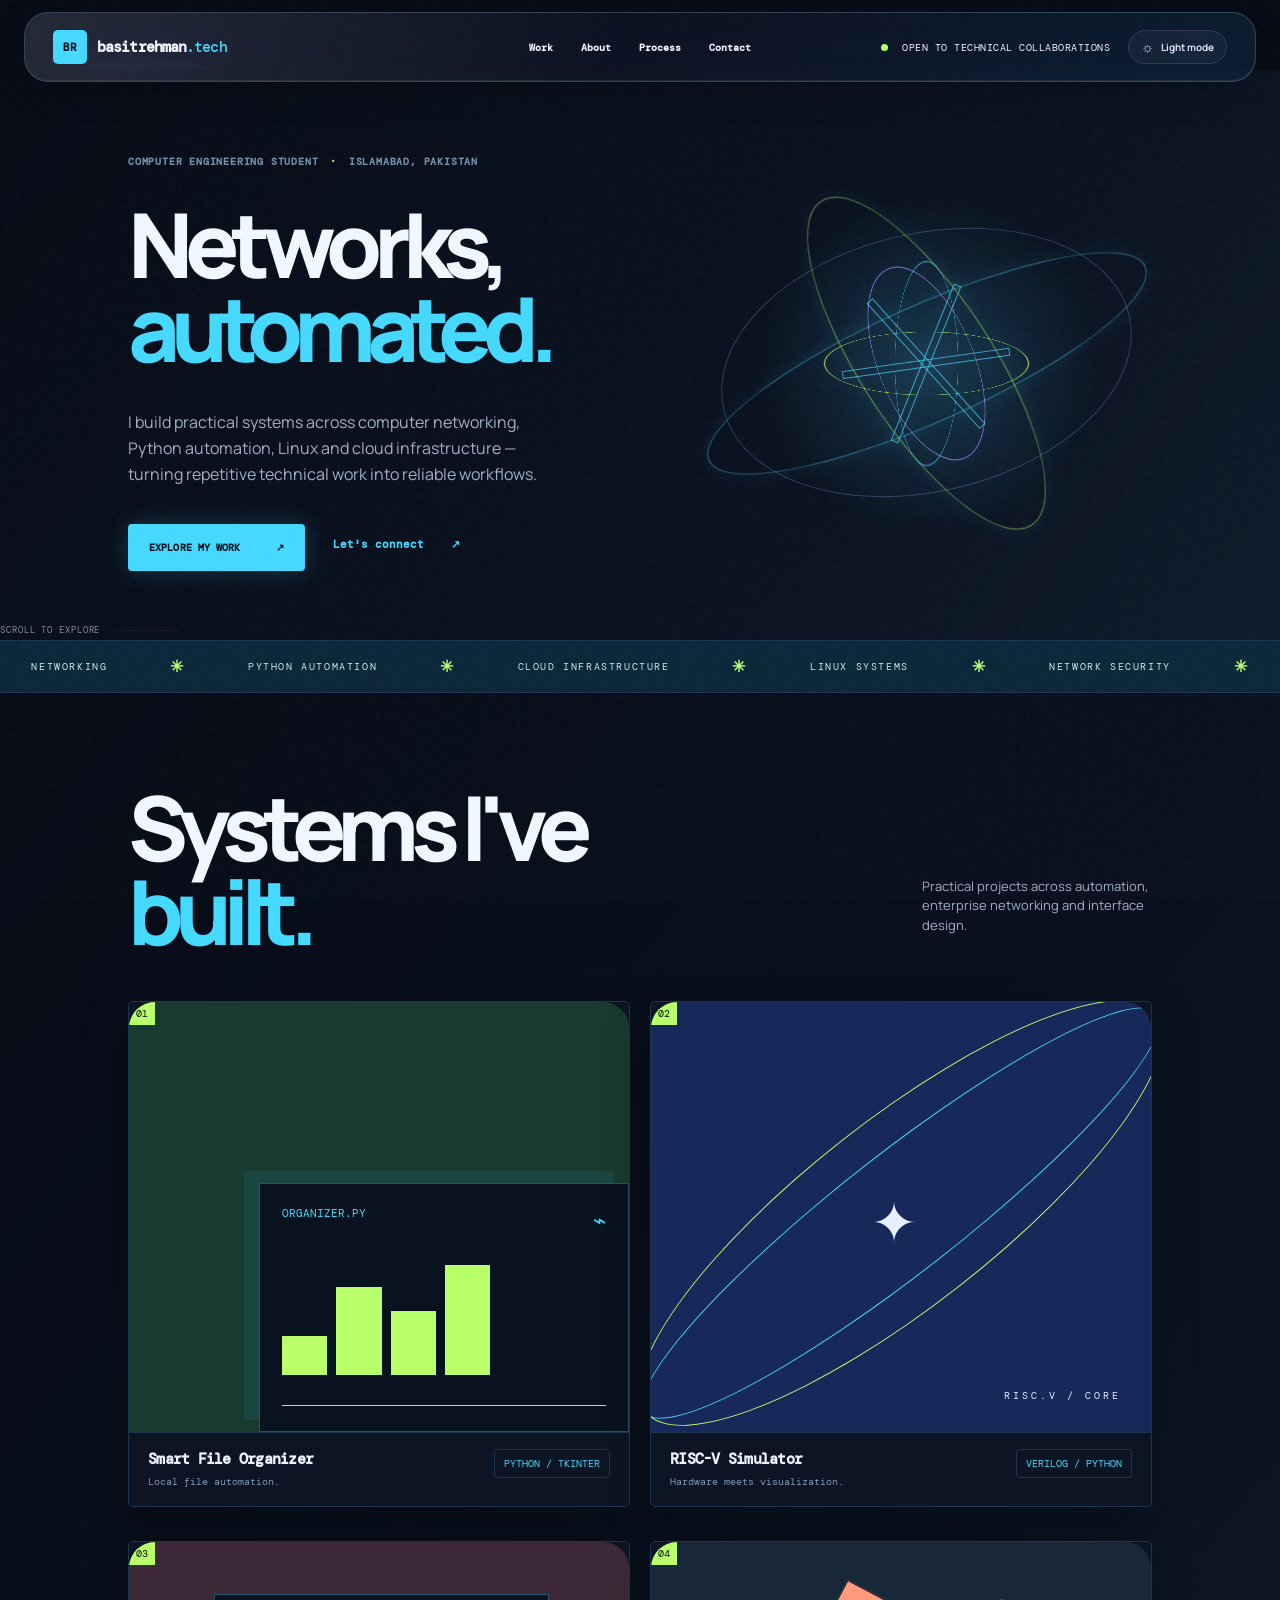
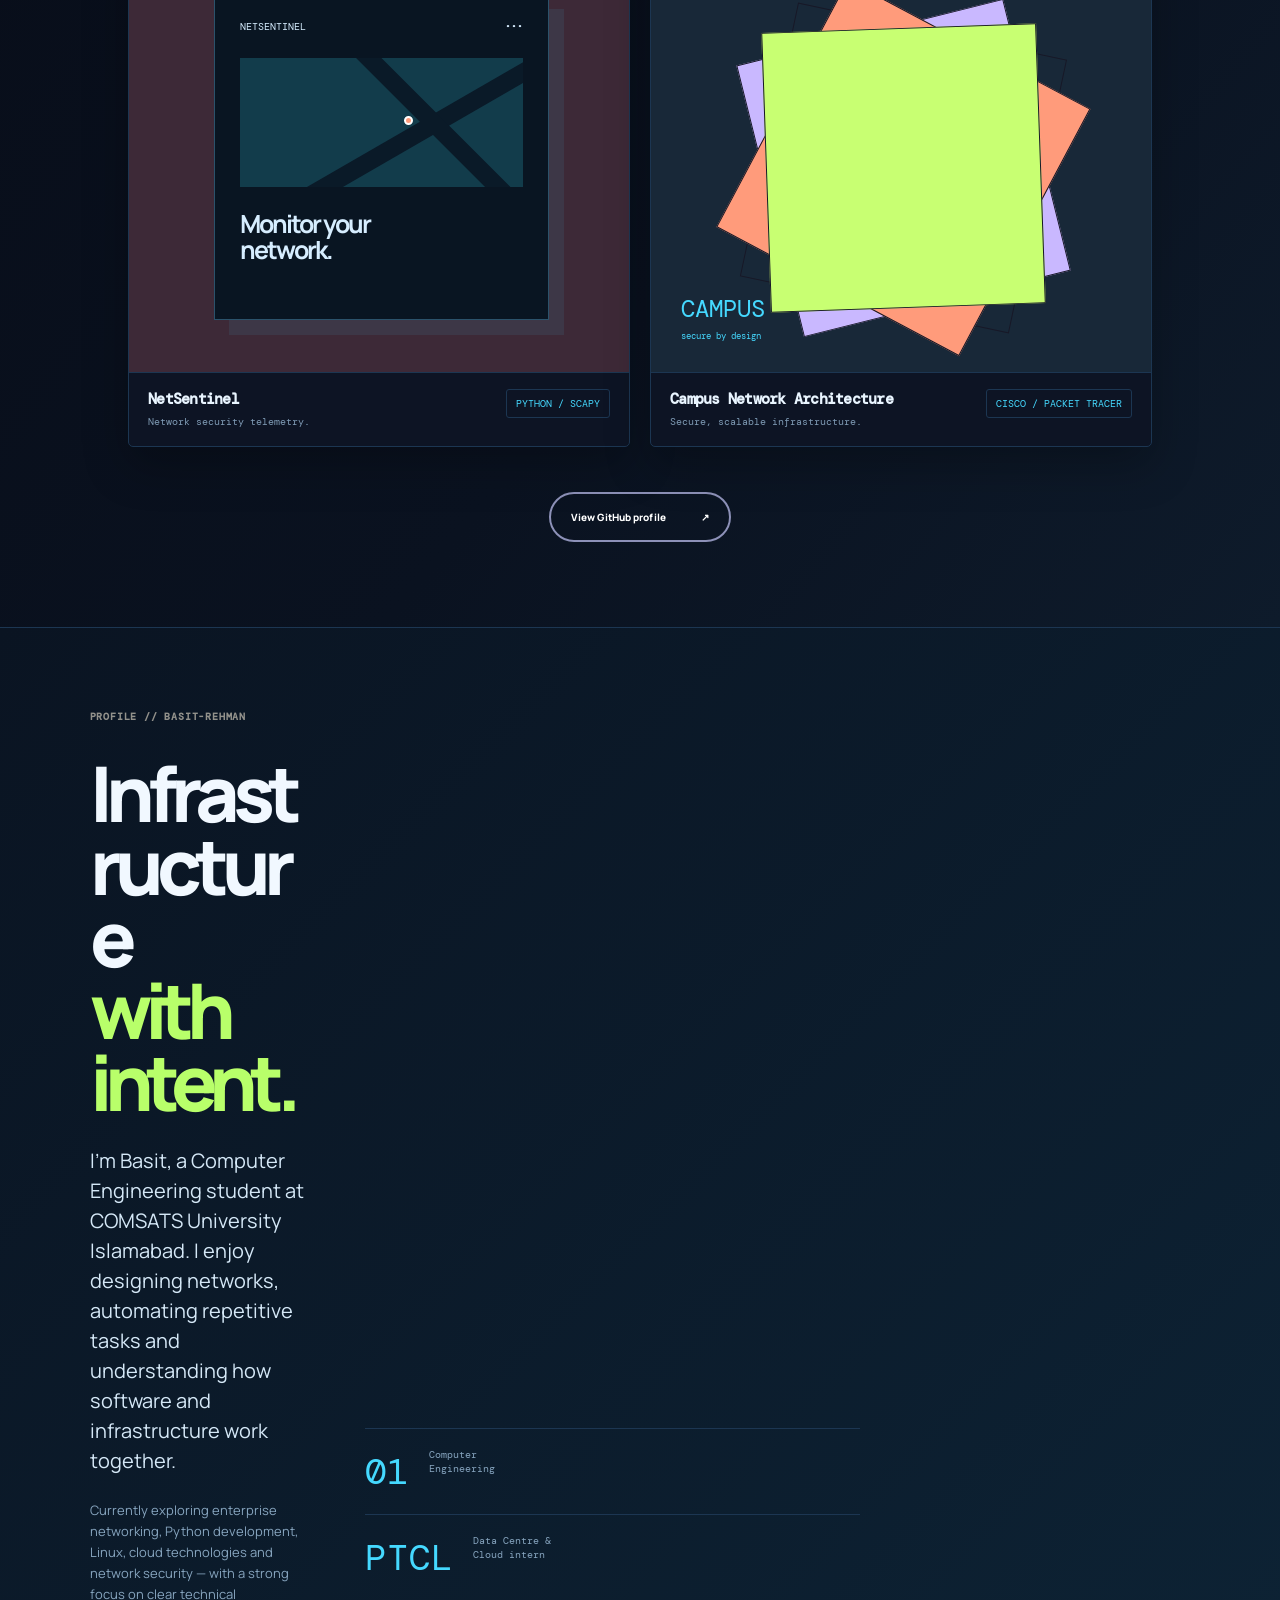
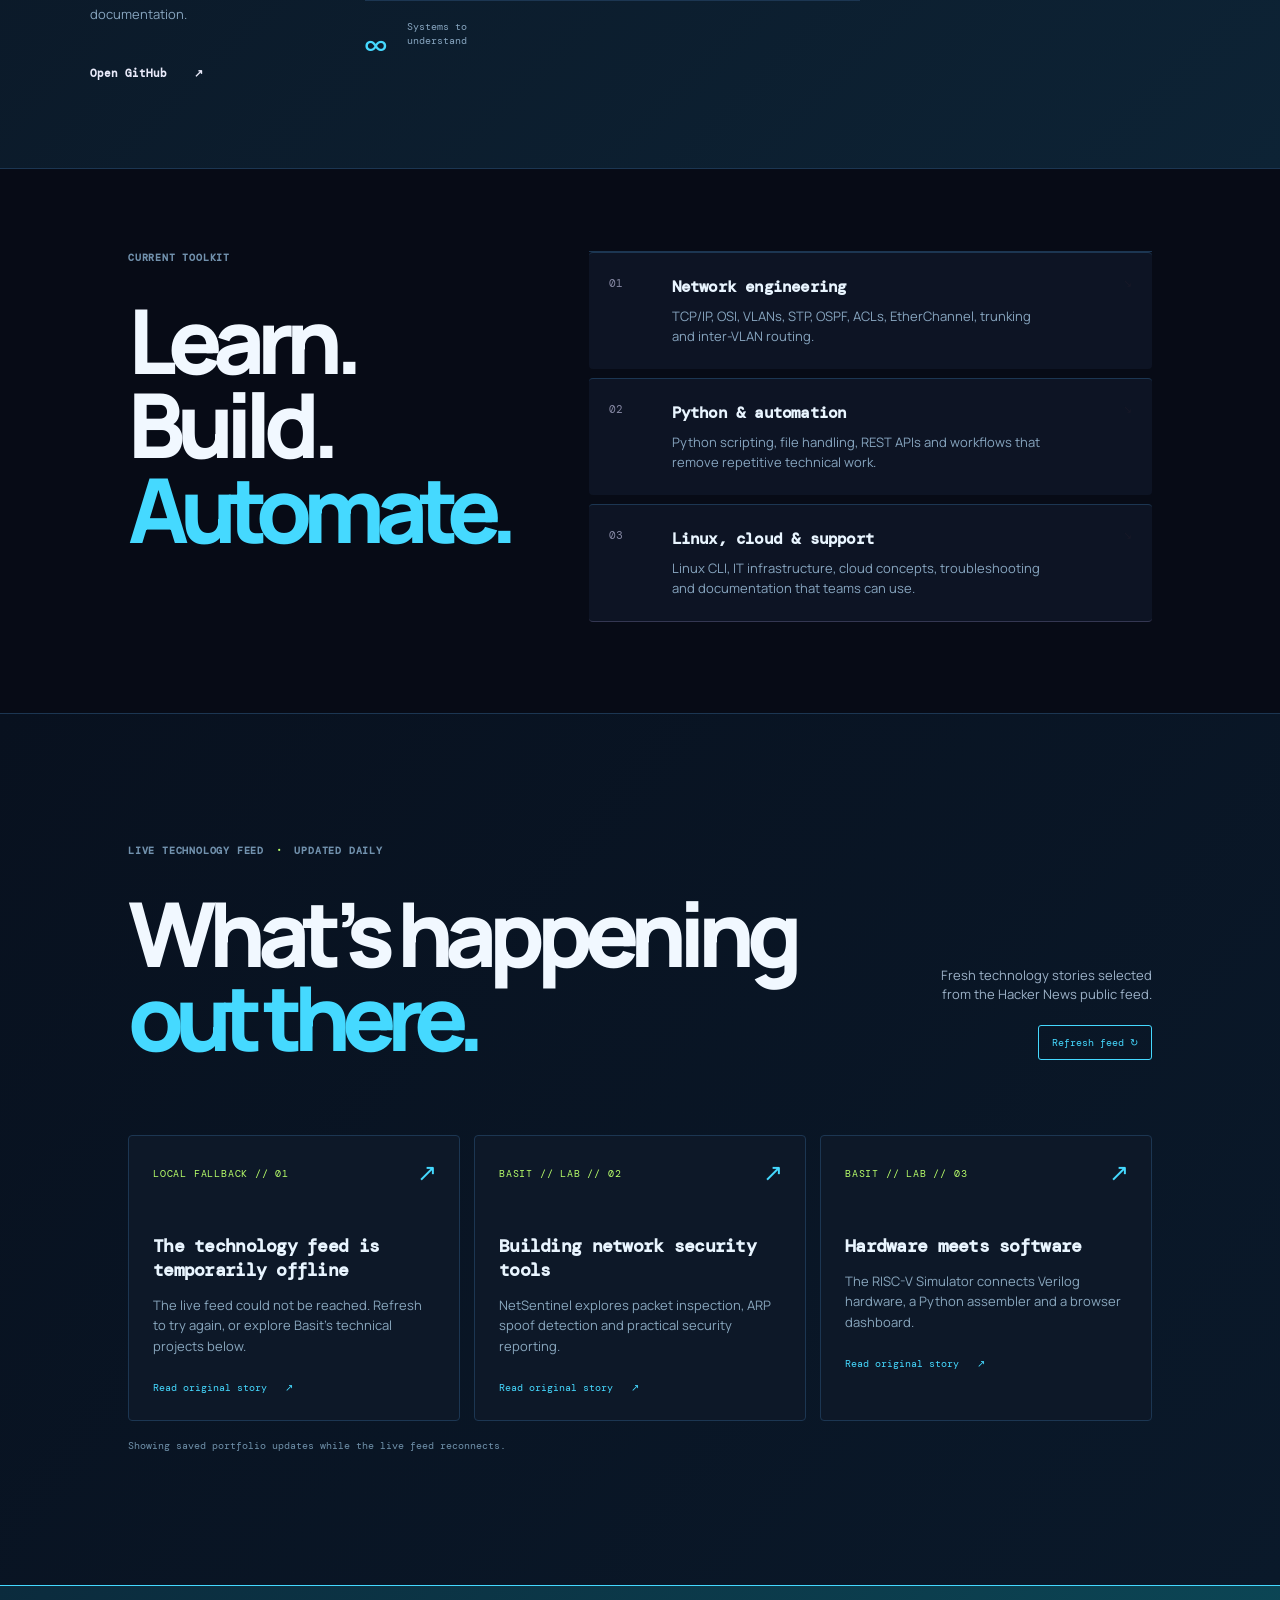
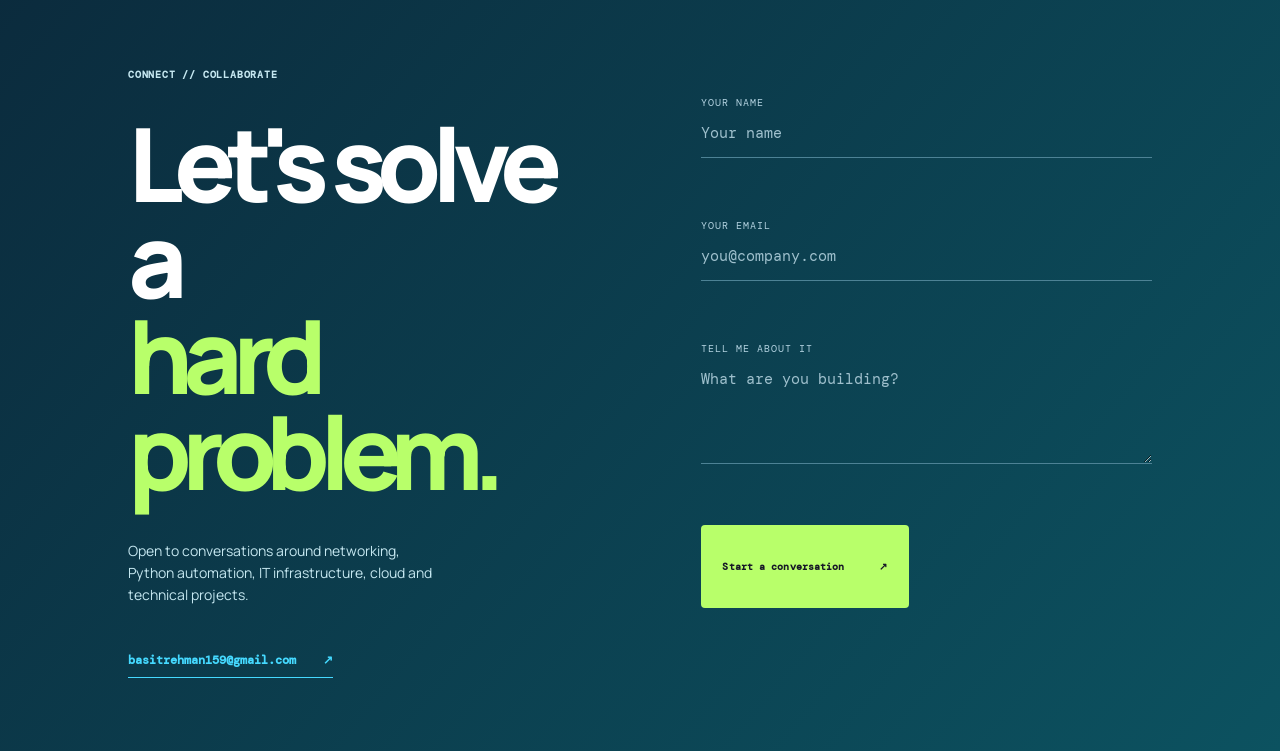
==== index.html @ b2601561 "Initial portfolio" ====
<!doctype html>
<html lang="en">
<head>
  <meta charset="UTF-8" />
  <meta name="viewport" content="width=device-width, initial-scale=1.0" />
  <meta name="description" content="Basit Rehman — Computer Engineering student focused on networking, Python automation, cloud and IT infrastructure." />
  <meta name="theme-color" content="#101113" />
  <title>Basit Rehman — Networks · Automation · Cloud</title>
  <link rel="preconnect" href="https://fonts.googleapis.com" />
  <link rel="preconnect" href="https://fonts.gstatic.com" crossorigin />
  <link href="https://fonts.googleapis.com/css2?family=DM+Mono:wght@400;500&family=Manrope:wght@400;500;600;700;800&display=swap" rel="stylesheet" />
  <link rel="stylesheet" href="styles.css" />
</head>
<body>
  <div class="noise"></div>
  <header class="site-header">
    <a class="brand" href="#top" aria-label="Basit Rehman home"><span>BR</span><strong>basitrehman<span>.tech</span></strong></a>
    <nav class="desktop-nav" aria-label="Primary navigation">
      <a href="#work">Work</a><a href="about.html">About</a><a href="#process">Process</a><a href="#contact">Contact</a>
    </nav>
    <div class="header-actions">
      <button class="availability" type="button"><i></i> Open to technical collaborations</button>
      <button class="theme-toggle" id="theme-toggle" type="button" aria-label="Switch to light mode" aria-pressed="false"><span class="theme-icon">☼</span><span class="theme-label">Light mode</span></button>
      <button class="menu-toggle" type="button" aria-label="Open navigation menu" aria-expanded="false"><span></span><span></span><span></span></button>
    </div>
  </header>
  <div class="mobile-nav" aria-hidden="true"><a href="#work">Work</a><a href="about.html">About</a><a href="#process">Process</a><a href="#contact">Contact</a></div>

  <main id="top">
    <section class="hero section">
      <div class="hero-copy">
        <p class="eyebrow">Computer Engineering student <span>·</span> Islamabad, Pakistan</p>
        <h1>Networks,<br /><em>automated.</em></h1>
        <p class="hero-intro">I build practical systems across computer networking, Python automation, Linux and cloud infrastructure — turning repetitive technical work into reliable workflows.</p>
        <div class="hero-cta"><a class="button button-dark" href="#work">Explore my work <span>↗</span></a><a class="text-link" href="#contact">Let's connect <span>↗</span></a></div>
      </div>
      <div class="hero-art" aria-label="Decorative illustration of a rotating 3D cube">
        <div class="orbit orbit-one"></div><div class="orbit orbit-two"></div>
        <div class="wire-orb" aria-hidden="true"><span class="wire-ring ring-a"></span><span class="wire-ring ring-b"></span><span class="wire-ring ring-c"></span><span class="wire-line line-a"></span><span class="wire-line line-b"></span><span class="wire-line line-c"></span></div>
      </div>
      <div class="scroll-cue"><span>Scroll to explore</span><i></i></div>
    </section>

    <section class="marquee" aria-label="Skills"><div class="marquee-track"><span>NETWORKING</span><b>✳</b><span>PYTHON AUTOMATION</span><b>✳</b><span>CLOUD INFRASTRUCTURE</span><b>✳</b><span>LINUX SYSTEMS</span><b>✳</b><span>NETWORK SECURITY</span><b>✳</b></div></section>

    <section class="work section" id="work">
      <div class="section-heading"><h2>Systems I've<br /><em>built.</em></h2><p class="section-note">Practical projects across automation, enterprise networking and interface design.</p></div>
      <div class="work-grid">
        <article class="project-card project-saffron" data-category="python" data-url="https://github.com/Basitr6/smart-file-organizer" data-project="Smart File Organizer|Local file automation|A Python desktop app that scans, previews and organizes files by extension, with duplicate protection, activity logs, undo/restore, tests and Windows packaging.|Python / Tkinter"><div class="project-visual"><span class="project-number">01</span><span class="view-project">Open repository ↗</span><div class="saffron-dashboard"><div class="dash-top">ORGANIZER.PY <span>⌁</span></div><div class="dash-bars"><i></i><i></i><i></i><i></i></div><div class="dash-line"></div></div></div><div class="project-info"><div><h3>Smart File Organizer</h3><p>Local file automation.</p></div><span class="tag">Python / Tkinter</span></div></article>
        <article class="project-card project-orbit" data-category="hardware" data-url="https://github.com/Basitr6/RISC--V-Simulator-" data-project="RISC-V Processor Simulator|Hardware meets visualization|A custom Verilog RISC-V core paired with a Python assembler, interactive GUIs and a Flask web dashboard for registers, memory and CPU state.|Verilog / Python"><div class="project-visual"><span class="project-number">02</span><span class="view-project">Open repository ↗</span><div class="orbit-icon">✦</div><div class="orbit-lines"></div><span class="orbit-word">RISC.V / CORE</span></div><div class="project-info"><div><h3>RISC-V Simulator</h3><p>Hardware meets visualization.</p></div><span class="tag">Verilog / Python</span></div></article>
        <article class="project-card project-nomad" data-category="security" data-url="https://github.com/Basitr6/NetSentinel" data-project="NetSentinel|Network security telemetry|A multithreaded Scapy and CustomTkinter security monitor with Layer 4 port inspection, ARP spoof detection, rogue-device flagging, vendor caching and CSV audit reports.|Python / Scapy"><div class="project-visual"><span class="project-number">03</span><span class="view-project">Open repository ↗</span><div class="nomad-window"><div class="window-nav">NETSENTINEL <span>•••</span></div><div class="window-map"><b></b><i></i><i></i></div><strong>Monitor your<br />network.</strong></div></div><div class="project-info"><div><h3>NetSentinel</h3><p>Network security telemetry.</p></div><span class="tag">Python / Scapy</span></div></article>
        <article class="project-card project-frames" data-category="networking" data-url="https://github.com/Basitr6/Campus-Network-Architecture" data-project="Campus Network Architecture|Secure, scalable infrastructure|A three-tier Cisco campus design for data, voice and IoT, using VLSM, VLANs, ROAS, multi-area OSPF, ACL firewalls and QoS for VoIP.|Cisco / Packet Tracer"><div class="project-visual"><span class="project-number">04</span><span class="view-project">Open repository ↗</span><div class="frame-shapes"><i></i><i></i><i></i><i></i></div><span class="frames-label">CAMPUS<br /><small>secure by design</small></span></div><div class="project-info"><div><h3>Campus Network Architecture</h3><p>Secure, scalable infrastructure.</p></div><span class="tag">Cisco / Packet Tracer</span></div></article>
      </div>
      <a class="button button-outline center-button" href="https://github.com/Basitr6" target="_blank" rel="noreferrer">View GitHub profile <span>↗</span></a>
    </section>

    <section class="about section" id="about">
      <div class="about-content"><p class="eyebrow">Profile // basit-rehman</p><h2>Infrastructure<br /><em>with intent.</em></h2><p class="large-copy">I’m Basit, a Computer Engineering student at COMSATS University Islamabad. I enjoy designing networks, automating repetitive tasks and understanding how software and infrastructure work together.</p><p>Currently exploring enterprise networking, Python development, Linux, cloud technologies and network security — with a strong focus on clear technical documentation.</p><a class="text-link" href="https://github.com/Basitr6" target="_blank" rel="noreferrer">Open GitHub <span>↗</span></a></div>
      <div class="about-facts"><div><strong>01</strong><span>Computer<br />Engineering</span></div><div><strong>PTCL</strong><span>Data Centre &amp;<br />Cloud intern</span></div><div><strong>∞</strong><span>Systems to<br />understand</span></div></div>
    </section>

    <section class="process section" id="process"><div class="section-heading"><p class="eyebrow">Current toolkit</p><h2>Learn. Build.<br /><em>Automate.</em></h2></div><div class="process-list"><div class="process-item"><span>01</span><div><h3>Network engineering</h3><p>TCP/IP, OSI, VLANs, STP, OSPF, ACLs, EtherChannel, trunking and inter-VLAN routing.</p></div><b>↘</b></div><div class="process-item"><span>02</span><div><h3>Python &amp; automation</h3><p>Python scripting, file handling, REST APIs and workflows that remove repetitive technical work.</p></div><b>↘</b></div><div class="process-item"><span>03</span><div><h3>Linux, cloud &amp; support</h3><p>Linux CLI, IT infrastructure, cloud concepts, troubleshooting and documentation that teams can use.</p></div><b>↘</b></div></div></section>
    <section class="updates section" id="updates"><div class="section-heading updates-heading"><div><p class="eyebrow">Live technology feed <span>·</span> Updated daily</p><h2>What’s happening<br /><em>out there.</em></h2></div><div class="updates-tools"><p class="section-note">Fresh technology stories selected from the Hacker News public feed.</p><button class="refresh-news" id="refresh-news" type="button">Refresh feed ↻</button></div></div><div class="updates-grid" id="news-grid"><article class="update-card news-loading"><span class="update-date">CONNECTING // LIVE FEED</span><h3>Loading technology news…</h3><p>Pulling the latest stories from the global developer community.</p></article></div><p class="news-status" id="news-status" role="status"></p></section>

    <section class="contact section" id="contact"><div class="contact-copy"><p class="eyebrow">Connect // collaborate</p><h2>Let's solve a<br /><em>hard problem.</em></h2><p>Open to conversations around networking, Python automation, IT infrastructure, cloud and technical projects.</p><a class="email-link" href="mailto:basitrehman159@gmail.com">basitrehman159@gmail.com <span>↗</span></a></div><form class="contact-form" id="contact-form"><label>Your name<input name="name" type="text" placeholder="Your name" required /></label><label>Your email<input name="email" type="email" placeholder="you@company.com" required /></label><label>Tell me about it<textarea name="message" rows="4" placeholder="What are you building?" required></textarea></label><button class="button button-light" type="submit">Start a conversation <span>↗</span></button><p class="form-status" role="status"></p></form></section>
  </main>

  <div class="project-modal" id="project-modal" aria-hidden="true"><div class="modal-card"><button class="modal-close" id="modal-close" type="button" aria-label="Close project details">×</button><span class="modal-kicker">Selected project</span><h2 id="modal-title"></h2><p id="modal-description"></p><span class="tag" id="modal-tag"></span><a class="button button-dark" href="#" id="modal-cta" target="_blank" rel="noreferrer">Open GitHub repository <span>↗</span></a></div></div>
  <script src="script.js"></script>
</body>
</html>
---- styles.css ----
:root{--ink:#101113;--paper:#f2f0e9;--muted:#77766f;--line:#d6d3ca;--lime:#d5f35c;--lav:#d9d2ff;--orange:#ff794f;--mono:"DM Mono",monospace;--sans:"Manrope",sans-serif}*{box-sizing:border-box}html{scroll-behavior:smooth}body{margin:0;background:var(--paper);color:var(--ink);font-family:var(--sans);overflow-x:hidden}.noise{position:fixed;inset:0;opacity:.035;pointer-events:none;z-index:5;background-image:url("data:image/svg+xml,%3Csvg viewBox='0 0 180 180' xmlns='http://www.w3.org/2000/svg'%3E%3Cfilter id='n'%3E%3CfeTurbulence type='fractalNoise' baseFrequency='.9' numOctaves='4' stitchTiles='stitch'/%3E%3C/filter%3E%3Crect width='100%25' height='100%25' filter='url(%23n)' opacity='.8'/%3E%3C/svg%3E")}.site-header{height:86px;display:flex;align-items:center;justify-content:space-between;padding:0 5vw;border-bottom:1px solid var(--line);position:relative;z-index:10}.brand{display:flex;align-items:center;gap:10px;color:var(--ink);text-decoration:none}.brand>span{display:grid;place-items:center;background:var(--ink);color:var(--paper);width:34px;height:34px;border-radius:50%;font:500 11px var(--mono)}.brand strong{font-size:14px;letter-spacing:-.04em}.brand strong span{color:var(--muted);font-weight:500}.desktop-nav{display:flex;gap:36px;margin-left:12%}.desktop-nav a,.footer-links a{font:11px var(--mono);color:var(--ink);text-decoration:none;text-transform:uppercase;letter-spacing:.06em}.desktop-nav a:hover,.footer-links a:hover{opacity:.55}.header-actions{display:flex;align-items:center;gap:18px}.availability{background:none;border:0;font:10px var(--mono);text-transform:uppercase;letter-spacing:.05em;color:var(--muted)}.availability i{display:inline-block;width:7px;height:7px;background:#92c324;border-radius:50%;margin-right:8px}.menu-toggle{display:none;background:none;border:0}.section{padding:130px 10vw}.hero{min-height:690px;padding-top:115px;display:flex;justify-content:space-between;position:relative}.eyebrow{font:10px var(--mono);text-transform:uppercase;letter-spacing:.12em;color:var(--muted);margin:0 0 34px}.eyebrow span{color:var(--orange);padding:0 5px}.hero h1,.section-heading h2,.about h2,.contact h2{font-size:clamp(48px,7vw,100px);line-height:.94;letter-spacing:-.08em;margin:0;font-weight:600}.hero h1 em,.section-heading h2 em,.about h2 em,.contact h2 em{font-family:Georgia,serif;font-weight:400;letter-spacing:-.09em}.hero-intro{max-width:440px;margin:38px 0 36px;color:#55544e;font-size:16px;line-height:1.65}.hero-cta{display:flex;align-items:center;gap:28px}.button{display:inline-flex;align-items:center;justify-content:center;gap:35px;border:1px solid transparent;text-decoration:none;text-transform:uppercase;letter-spacing:.08em;font:10px var(--mono);padding:17px 21px;transition:transform .2s,background .2s}.button:hover{transform:translateY(-3px)}.button-dark{background:var(--ink);color:var(--paper)}.button-light{background:var(--lime);color:var(--ink);cursor:pointer}.button-outline{border-color:var(--ink);color:var(--ink)}.text-link{font:11px var(--mono);color:var(--ink);text-decoration:none;text-transform:uppercase;border-bottom:1px solid var(--ink);padding-bottom:6px}.text-link span,.email-link span{margin-left:20px}.hero-art{width:42%;min-height:460px;position:relative;display:grid;place-items:center}.cube{width:188px;height:250px;position:relative;animation:float 7s ease-in-out infinite;z-index:2}.cube-body,.cube-cap{position:absolute;left:0;width:188px;display:grid;place-items:center;border-radius:29px;font:600 29px var(--sans);letter-spacing:-.05em}.cube-body{height:168px;bottom:5px;background:linear-gradient(145deg,#6774ff,#4e5bea);color:white;box-shadow:inset -10px -14px 24px rgba(34,39,143,.16),0 18px 32px rgba(0,0,0,.2)}.cube-cap{height:83px;top:0;z-index:2;background:linear-gradient(145deg,#d9ff72,#b6f34d);box-shadow:inset 0 8px 12px rgba(255,255,255,.2),0 12px 20px rgba(0,0,0,.16);gap:11px;align-items:center;padding-bottom:4px}.cube-cap span{font:400 23px Georgia,serif;color:white;transform:rotate(42deg)}@keyframes float{50%{transform:translateY(-13px) rotate(1deg)}}.orbit{position:absolute;border:1px solid rgba(107,123,255,.62);border-radius:50%;width:515px;height:180px;transform:rotate(-28deg)}.orbit-two{transform:rotate(58deg);width:410px;height:160px;border-color:rgba(107,123,255,.5)}.art-label{position:absolute;font:9px var(--mono);color:var(--muted);letter-spacing:.08em}.label-top{top:30px;right:8%}.label-bottom{bottom:50px;left:2%}.scroll-cue{position:absolute;bottom:15px;left:0;display:flex;align-items:center;gap:15px;font:9px var(--mono);color:var(--muted);text-transform:uppercase;letter-spacing:.1em}.scroll-cue i{width:65px;height:1px;background:var(--ink)}.marquee{background:var(--ink);color:var(--paper);overflow:hidden;padding:19px 0}.marquee-track{display:flex;justify-content:space-around;align-items:center;min-width:900px;animation:marquee 25s linear infinite;font:10px var(--mono);letter-spacing:.16em}.marquee b{color:var(--lime);font-size:16px}@keyframes marquee{to{transform:translateX(-25%)}}.section-heading{position:relative;margin-bottom:75px}.section-heading .section-note{position:absolute;right:0;bottom:5px;max-width:230px;font-size:12px;color:var(--muted);line-height:1.5}.work-grid{display:grid;grid-template-columns:1fr 1fr;gap:60px 24px}.project-card{cursor:pointer}.project-visual{height:430px;position:relative;overflow:hidden}.project-number{position:absolute;top:20px;left:20px;font:10px var(--mono);z-index:2}.project-saffron .project-visual{background:var(--lime)}.project-orbit .project-visual{background:var(--lav)}.project-nomad .project-visual{background:#e77d51}.project-frames .project-visual{background:#d5d1c7}.saffron-dashboard{background:#f9f8f2;width:74%;height:58%;position:absolute;right:0;bottom:0;padding:22px;box-shadow:-15px -12px 0 rgba(0,0,0,.06)}.dash-top{font:11px var(--mono);display:flex;justify-content:space-between}.dash-top span{font-size:22px}.dash-bars{display:flex;align-items:end;gap:9px;height:110px;margin:30px 0}.dash-bars i{display:block;background:var(--lime);width:14%;height:35%}.dash-bars i:nth-child(2){height:80%}.dash-bars i:nth-child(3){height:58%}.dash-bars i:nth-child(4){height:100%}.dash-line{height:1px;background:#ccc}.orbit-icon{position:absolute;font-size:55px;top:42%;left:44%;z-index:2}.orbit-lines{position:absolute;width:130%;height:120px;border:1px solid var(--ink);border-radius:50%;transform:rotate(-38deg);top:35%;left:-15%}.orbit-lines:after{content:"";position:absolute;inset:-35px 0;border:1px solid var(--ink);border-radius:50%}.orbit-word{position:absolute;bottom:30px;right:30px;font:10px var(--mono);letter-spacing:.3em}.nomad-window{position:absolute;background:#f8f4e9;width:67%;height:76%;left:17%;top:12%;padding:25px;box-shadow:15px 15px 0 rgba(0,0,0,.1)}.window-nav{font:10px var(--mono);display:flex;justify-content:space-between}.window-map{height:47%;margin:25px 0;background:#a9bec1;position:relative;overflow:hidden}.window-map:before,.window-map:after{content:"";position:absolute;background:#f8f4e9;width:120%;height:18px;transform:rotate(-30deg);top:55%}.window-map:after{transform:rotate(45deg);top:25%}.window-map b{position:absolute;width:9px;height:9px;background:var(--orange);border:2px solid white;border-radius:50%;left:58%;top:45%;z-index:2}.nomad-window strong{font-size:25px;line-height:.95;letter-spacing:-.08em}.frame-shapes i{display:block;position:absolute;border:1px solid var(--ink);width:55%;height:65%;top:20%;left:23%;transform:rotate(12deg)}.frame-shapes i:nth-child(2){transform:rotate(-14deg);background:var(--lav)}.frame-shapes i:nth-child(3){transform:rotate(28deg);background:var(--orange)}.frame-shapes i:nth-child(4){transform:rotate(-2deg);background:var(--lime)}.frames-label{position:absolute;bottom:30px;left:30px;font:24px var(--mono);line-height:.9;z-index:2}.frames-label small{font:9px var(--mono)}.project-info{display:flex;justify-content:space-between;padding-top:18px}.project-info h3{font-size:17px;letter-spacing:-.05em;margin:0 0 6px}.project-info p,.tag{font:10px var(--mono);color:var(--muted);margin:0}.tag{text-transform:uppercase}.center-button{margin:75px auto 0;display:flex;width:max-content}.about{background:var(--ink);color:var(--paper);display:grid;grid-template-columns:20% 45% 1fr;gap:5%;position:relative}.about .eyebrow{color:#92918b}.about-stamp{width:150px;height:150px;border:1px solid #61615d;border-radius:50%;display:grid;place-items:center;text-align:center;font-size:34px;color:var(--lime);transform:rotate(-15deg)}.about-stamp small{font:9px var(--mono);letter-spacing:.12em;color:var(--paper)}.about h2{font-size:clamp(50px,6vw,85px)}.large-copy{font-size:20px;line-height:1.5;margin:45px 0 24px}.about-content>p:not(.eyebrow):not(.large-copy){font-size:13px;color:#a2a19c;line-height:1.6;max-width:440px}.about .text-link{color:var(--paper);border-color:var(--paper);display:inline-block;margin-top:28px}.about-facts{align-self:end}.about-facts div{border-top:1px solid #494945;padding:19px 0;display:flex;gap:20px}.about-facts strong{font:36px var(--mono);color:var(--lime)}.about-facts span{font:10px var(--mono);color:#a2a19c;line-height:1.4}.process{display:grid;grid-template-columns:35% 1fr;gap:10%;background:var(--paper)}.process-list{border-top:1px solid var(--ink)}.process-item{display:grid;grid-template-columns:12% 1fr 10%;padding:34px 0;border-bottom:1px solid var(--line);align-items:start}.process-item>span,.process-item>b{font:11px var(--mono);color:var(--muted)}.process-item h3{margin:0 0 10px;font-size:20px;letter-spacing:-.05em}.process-item p{margin:0;color:var(--muted);font-size:13px;line-height:1.5;max-width:370px}.process-item>b{text-align:right;color:var(--ink)}.contact{background:var(--orange);display:grid;grid-template-columns:1fr 1fr;gap:12%;padding-bottom:120px}.contact h2{font-size:clamp(60px,8vw,110px)}.contact-copy>p:not(.eyebrow){max-width:310px;line-height:1.6;font-size:14px;margin:40px 0}.email-link{font:12px var(--mono);color:var(--ink);text-decoration:none;border-bottom:1px solid var(--ink);padding-bottom:9px}.contact-form{padding-top:60px;display:grid;gap:25px}.contact-form label{font:10px var(--mono);text-transform:uppercase;letter-spacing:.1em}.contact-form input,.contact-form textarea{display:block;border:0;border-bottom:1px solid rgba(16,17,19,.5);background:transparent;width:100%;font:15px var(--sans);padding:14px 0;outline:none;resize:vertical}.contact-form input:focus,.contact-form textarea:focus{border-color:var(--ink)}.contact-form .button{justify-self:start}.form-status{font:11px var(--mono);margin:0}.site-footer{background:var(--ink);color:var(--paper);display:grid;grid-template-columns:1fr 1fr 1fr 1fr;align-items:center;padding:36px 5vw;gap:20px}.site-footer .brand{color:var(--paper)}.site-footer p,.site-footer small{font:10px var(--mono);color:#8e8e89}.footer-links{display:flex;gap:18px}.footer-links a{color:var(--paper)}.site-footer small{text-align:right}.ai-trigger{position:fixed;right:25px;bottom:25px;z-index:8;border:1px solid var(--ink);border-radius:30px;background:var(--lime);padding:12px 17px;display:flex;gap:9px;align-items:center;font:10px var(--mono);cursor:pointer;box-shadow:4px 4px 0 var(--ink)}.ai-trigger span{font-size:15px}.ai-panel{position:fixed;z-index:20;right:25px;bottom:80px;width:min(370px,calc(100vw - 30px));height:520px;background:#f8f7f1;border:1px solid var(--ink);box-shadow:8px 8px 0 var(--ink);display:flex;flex-direction:column;transform:translateY(20px) scale(.95);opacity:0;pointer-events:none;transition:.25s}.ai-panel.open{transform:none;opacity:1;pointer-events:auto}.ai-head{padding:20px;border-bottom:1px solid var(--line);display:flex;justify-content:space-between}.ai-head>div{display:grid;grid-template-columns:24px 1fr;column-gap:8px}.ai-spark{grid-row:span 2;color:#a29bda;font-size:20px}.ai-head strong{font-size:14px}.ai-head small{font:9px var(--mono);color:var(--muted)}.ai-head button{align-self:start;background:none;border:0;font-size:24px;cursor:pointer}.ai-messages{padding:20px;overflow:auto;flex:1}.message{font-size:12px;line-height:1.6;padding:13px 15px;margin-bottom:14px;max-width:90%}.message.assistant{background:var(--lav)}.message.user{background:var(--ink);color:white;margin-left:auto}.quick-prompts{display:flex;flex-wrap:wrap;gap:6px}.quick-prompts button{background:transparent;border:1px solid var(--line);font:9px var(--mono);padding:8px;cursor:pointer}.ai-form{display:flex;border-top:1px solid var(--line);padding:10px}.ai-form input{border:0;background:transparent;outline:0;flex:1;font:12px var(--sans);padding:8px}.ai-form button{border:0;background:var(--ink);color:white;width:34px;cursor:pointer}.mobile-nav{display:none}
@media(max-width:800px){.desktop-nav,.availability{display:none}.menu-toggle{display:grid}.mobile-nav{position:fixed;z-index:35;top:86px;left:10px;right:10px;background:rgba(10,18,32,.88);border:1px solid rgba(150,220,244,.3);border-radius:18px;padding:22px 6vw;display:grid;gap:18px;transform:translateY(-18px);opacity:0;visibility:hidden;pointer-events:none;transition:opacity .25s,transform .25s,visibility .25s;backdrop-filter:blur(24px);-webkit-backdrop-filter:blur(24px);box-shadow:0 18px 45px rgba(0,0,0,.28)}.mobile-nav.open{transform:translateY(0);opacity:1;visibility:visible;pointer-events:auto}.mobile-nav a{font:12px var(--mono);text-transform:uppercase;text-decoration:none;color:#e9f5ff;padding:8px 0}.hero{padding:85px 8vw 100px;display:block;min-height:auto}.hero-art{width:100%;min-height:380px;margin-top:25px}.cube{width:150px;height:150px}.face-front{transform:translateZ(75px)}.face-right{transform:rotateY(90deg) translateZ(75px)}.face-top{transform:rotateX(90deg) translateZ(75px)}.orbit{width:320px}.section{padding:85px 8vw}.section-heading .section-note{position:static;margin-top:30px}.work-grid{grid-template-columns:1fr;gap:50px}.project-visual{height:330px}.about{display:block}.about-stamp{margin-bottom:65px}.about-facts{margin-top:65px}.process{display:block}.process .section-heading{margin-bottom:50px}.contact{display:block}.contact-form{padding-top:60px}.site-footer{grid-template-columns:1fr 1fr;padding:30px 8vw}.site-footer p{grid-column:1/-1;grid-row:2}.site-footer small{text-align:left;grid-column:1/-1}.footer-links{grid-column:2;grid-row:1;justify-content:end}.ai-trigger{right:15px;bottom:15px}.ai-panel{right:15px;bottom:70px}}

#network-background{position:fixed;inset:0;width:100%;height:100%;z-index:0;pointer-events:none;opacity:.62}
.site-header,.mobile-nav,main,.site-footer,.ai-trigger,.ai-panel{position:relative;z-index:1}
.site-header,.site-footer{background:color-mix(in srgb,var(--paper) 88%,transparent)}
.site-footer{background:color-mix(in srgb,var(--ink) 94%,transparent)}
.hero,.work,.process{background:color-mix(in srgb,var(--paper) 80%,transparent)}
.about{background:color-mix(in srgb,var(--ink) 92%,transparent)}
.contact{background:color-mix(in srgb,var(--orange) 88%,transparent)}
@supports not (background:color-mix(in srgb,red,transparent)){.site-header,.mobile-nav,.hero,.work,.process{background:var(--paper)}.about{background:var(--ink)}.contact{background:var(--orange)}}

/* Playful community-inspired visual layer */
:root{--ink:#1e1f2b;--paper:#f6f7fb;--muted:#74778b;--line:#dfe1ed;--lime:#c8ff72;--lav:#c9b8ff;--orange:#ff9b7b;--discord:#5865f2;--deep:#20233c}
body{background:var(--paper)}
.site-header{height:78px;border:0;background:rgba(246,247,251,.82);backdrop-filter:blur(18px);padding:0 6vw}
.brand>span{background:var(--discord);border-radius:11px;font-weight:600}
.brand strong{font-size:15px}
.desktop-nav{gap:28px}
.desktop-nav a,.footer-links a{font-family:var(--sans);font-size:11px;font-weight:700;letter-spacing:0;text-transform:none}
.availability{border:1px solid #dfe1ed;border-radius:999px;padding:10px 14px;font-family:var(--sans);font-size:10px}
.hero{min-height:700px;padding:125px 10vw 105px;background:linear-gradient(135deg,rgba(246,247,251,.92),rgba(228,226,255,.78))}
.hero:before,.hero:after{content:"";position:absolute;z-index:-1;border-radius:48% 52% 63% 37%;filter:blur(1px);opacity:.7}
.hero:before{width:390px;height:280px;right:-80px;top:80px;background:#d8d2ff;transform:rotate(18deg)}
.hero:after{width:260px;height:190px;left:-110px;bottom:50px;background:#c8ff72;transform:rotate(-18deg)}
.eyebrow{font-family:var(--sans);font-weight:800;letter-spacing:.08em}
.hero h1,.section-heading h2,.about h2,.contact h2{font-weight:800;letter-spacing:-.09em}
.hero h1 em,.section-heading h2 em,.about h2 em,.contact h2 em{font-family:var(--sans);font-style:normal;color:var(--discord);font-weight:800;letter-spacing:-.1em}
.hero-intro{color:#5e6175}
.button{border-radius:999px;padding:16px 20px;font-family:var(--sans);font-weight:800;letter-spacing:.01em;text-transform:none}
.button-dark{background:var(--discord);box-shadow:0 8px 20px rgba(88,101,242,.25)}
.button-outline{border:2px solid var(--ink);font-family:var(--sans);font-weight:800;text-transform:none}
.text-link{font-family:var(--sans);font-weight:800;text-transform:none;border:0}
.hero-art{background:rgba(255,255,255,.4);border-radius:42% 58% 53% 47%;border:1px solid rgba(255,255,255,.75);box-shadow:0 25px 70px rgba(70,65,130,.13)}
.cube{animation:float 7s ease-in-out infinite}
.face-front{background:var(--discord);color:#fff;border:0;border-radius:26px}
.face-right{background:var(--lav);border:0;border-radius:26px}
.face-top{background:var(--lime);border:0;border-radius:26px}
.orbit{border-color:rgba(88,101,242,.4)}
.marquee{background:var(--discord);padding:22px 0}
.marquee b{color:var(--lime)}
.work,.process{background:rgba(246,247,251,.78)}
.section-heading .section-note{font-family:var(--sans);font-size:13px}
.project-card{background:#fff;border:1px solid #e5e6f0;border-radius:26px;overflow:hidden;box-shadow:0 12px 30px rgba(34,35,60,.05);transition:transform .25s,box-shadow .25s}
.project-card:hover{transform:translateY(-8px);box-shadow:0 22px 45px rgba(34,35,60,.12)}
.project-visual{border-radius:26px 26px 0 0}
.project-info{padding:20px 22px 23px}
.project-info h3{font-size:19px;font-weight:800}
.tag{border:1px solid var(--line);border-radius:999px;padding:7px 9px;align-self:start;color:var(--discord)}
.center-button{margin-top:70px}
.about{background:var(--deep);border-radius:38px;margin:0 3vw;padding-left:7vw;padding-right:7vw}
.about h2{color:#fff}
.about h2 em{color:var(--lime)}
.about-stamp{border-color:#5d6282;color:var(--lime)}
.about-facts div{border-color:#3b4163}
.process{margin-top:0}
.process-item{padding:30px 22px;border:1px solid var(--line);border-width:1px 0 0;margin-bottom:12px;border-radius:18px;background:#fff}
.process-item:last-child{border-bottom:1px solid var(--line)}
.process-item h3{font-weight:800}
.contact{background:linear-gradient(130deg,#5865f2,#7867d9);color:#fff;border-radius:38px 38px 0 0;margin-top:0}
.contact h2 em{color:var(--lime)}
.contact-copy>p:not(.eyebrow),.contact .eyebrow{color:#e2e4ff}
.email-link{color:#fff;border-color:#fff;font-weight:700}
.contact-form input,.contact-form textarea{border-color:rgba(255,255,255,.55);color:#fff}
.contact-form input::placeholder,.contact-form textarea::placeholder{color:#e2e4ff}
.button-light{color:var(--ink);background:var(--lime)}
.site-footer{background:var(--deep);padding:42px 6vw}
.ai-trigger{background:var(--discord);color:#fff;border:0;box-shadow:4px 4px 0 var(--deep);font-family:var(--sans);font-weight:800}
.ai-panel{border:0;border-radius:22px;overflow:hidden;box-shadow:0 12px 45px rgba(21,24,55,.28)}
.ai-head{background:var(--deep);color:#fff;border:0}
.ai-head small{color:#c6c9e6}
.ai-messages{background:#f6f7fb}
.message.assistant{background:#e4e2ff;border-radius:4px 17px 17px 17px}
.message.user{background:var(--discord);border-radius:17px 4px 17px 17px}
.quick-prompts button{border-radius:999px;font-family:var(--sans);font-weight:700}
.ai-form{background:#fff}
.ai-form button{background:var(--discord);border-radius:10px}

@media(max-width:800px){.site-header{height:62px;top:8px;width:calc(100% - 20px);margin:0 10px;border-radius:18px;padding:0 18px}.hero{padding-top:90px}.about,.contact{margin-left:0;margin-right:0;border-radius:28px}.project-info{display:block}.project-info .tag{display:inline-block;margin-top:15px}.hero-art{min-height:340px}}

/* Compact dark polish */
:root{--paper:#e9eafa;--ink:#171827;--muted:#8588a3;--line:#343752;--deep:#111322}
body{background:#171827;color:#f5f5ff}
.site-footer,.ai-trigger,.ai-panel,.sparkle-field,#network-background,.cursor-glow,.cursor-dot{display:none!important}
.sparkle-field{position:fixed;inset:0;z-index:0;pointer-events:none;overflow:hidden;color:#c8ff72}
.sparkle-field i{position:absolute;font-style:normal;font-size:15px;opacity:0;animation:sparkle var(--drift-time,12s) ease-in-out infinite;text-shadow:0 0 15px currentColor}
.sparkle-field i:nth-child(1){left:8%;top:18%;animation-delay:0s}.sparkle-field i:nth-child(2){left:76%;top:13%;animation-delay:1.3s;color:#c9b8ff}.sparkle-field i:nth-child(3){left:89%;top:54%;animation-delay:2.2s}.sparkle-field i:nth-child(4){left:18%;top:68%;animation-delay:3.2s;color:#ff9b7b}.sparkle-field i:nth-child(5){left:62%;top:76%;animation-delay:.8s;color:#c9b8ff}.sparkle-field i:nth-child(6){left:42%;top:34%;animation-delay:2.8s}.sparkle-field i:nth-child(7){left:94%;top:84%;animation-delay:1.8s}.sparkle-field i:nth-child(8){left:3%;top:91%;animation-delay:4s;color:#ff9b7b}
@keyframes sparkle{0%,100%{opacity:0;transform:translate3d(0,0,0) scale(.5) rotate(0)}25%{opacity:.65}45%,65%{opacity:.9;transform:translate3d(var(--drift-x),var(--drift-y),0) scale(1.1) rotate(25deg)}80%{opacity:.3}}
.site-header{background:rgba(23,24,39,.82);border-bottom:1px solid rgba(201,184,255,.15)}
.site-header .brand,.site-header .desktop-nav a,.site-header .availability{color:#f5f5ff}.site-header .brand>span{color:#fff}
.availability{border-color:#343752}.availability i{background:#c8ff72}
.hero,.work,.process{background:linear-gradient(135deg,rgba(23,24,39,.96),rgba(35,35,61,.94));padding-top:92px;padding-bottom:85px}
.hero{min-height:610px}.hero:before{background:#4c4386;opacity:.35}.hero:after{background:#516b2b;opacity:.3}
.hero-intro,.section-heading .section-note{color:#a9abc1}
.eyebrow{color:#a9abc1}.hero h1,.section-heading h2{color:#fff}
.hero-art{background:rgba(255,255,255,.035);border-color:rgba(201,184,255,.22);box-shadow:0 25px 70px rgba(0,0,0,.28)}
.marquee{padding:15px 0;background:#5865f2}
.work .section-heading,.process .section-heading{margin-bottom:48px}
.work-grid{gap:34px 20px}.project-card{background:#25273d;border-color:#3b3e5a;box-shadow:0 15px 30px rgba(0,0,0,.2)}
.project-card:hover{box-shadow:0 20px 45px rgba(0,0,0,.4),0 0 0 1px rgba(200,255,114,.35);transform:translateY(-9px) rotate(-.5deg)}
.project-info{padding:16px 19px 18px}.project-info h3{color:#fff}.project-info p{color:#a9abc1}
.center-button{margin-top:45px;color:#fff;border-color:#8d91b8}
.about{margin:0;border-radius:0;padding-top:82px;padding-bottom:82px;background:linear-gradient(135deg,#111322,#20233c)}
.about h2{color:#fff}.about .large-copy{color:#f0f0ff;margin-top:28px}.about-content>p:not(.eyebrow):not(.large-copy){color:#a9abc1}
.about-facts{margin-top:30px}.about-facts div{border-color:#343752}
.process{padding-top:82px;padding-bottom:82px}.process-item{background:#25273d;border-color:#3b3e5a;padding:23px 20px;margin-bottom:9px}.process-item h3{color:#fff}.process-item p{color:#a9abc1}
.contact{margin:0;border-radius:0;padding-top:82px;padding-bottom:82px;background:linear-gradient(135deg,#343b9f,#5865f2)}
.contact h2{color:#fff}.contact-form{padding-top:28px}.contact-form input,.contact-form textarea{border-color:rgba(255,255,255,.35)}
.site-footer{padding:28px 6vw;background:#0c0d17}.site-footer p{margin:0}.site-footer small{color:#777b98}
.ai-trigger{bottom:18px;right:18px}.ai-panel{bottom:70px}
@media(max-width:800px){.hero,.work,.process,.about,.contact{padding-top:66px;padding-bottom:66px}.hero{min-height:0}.work .section-heading,.process .section-heading{margin-bottom:35px}.about-facts{margin-top:45px}.site-footer{padding-top:24px;padding-bottom:24px}}

.hero-art{background:radial-gradient(circle at center,rgba(83,91,220,.2),rgba(13,15,30,.2) 54%,transparent 70%);overflow:hidden}
.hero-art:after{content:"";position:absolute;width:72%;height:58%;border-radius:50%;border:1px solid rgba(201,184,255,.14);transform:rotate(-18deg);pointer-events:none}
.cube-body,.cube-cap{border:0}
@media(max-width:800px){.cube{width:150px;height:205px}.cube-body,.cube-cap{width:150px}.cube-body{height:136px;border-radius:24px}.cube-cap{height:67px;border-radius:24px;font-size:23px}.cube-cap span{font-size:18px}.orbit{width:350px;height:140px}.orbit-two{width:300px;height:125px}}

/* Refined hero artwork: a focused stage instead of a large decorative box */
.hero-art{height:390px;min-height:0;width:44%;border:0;border-radius:0;background:transparent;box-shadow:none;overflow:visible;isolation:isolate}
.hero-art:before{content:"";position:absolute;width:360px;height:360px;border-radius:50%;background:radial-gradient(circle,rgba(91,103,242,.24) 0,rgba(91,103,242,.08) 38%,transparent 70%);filter:blur(4px);z-index:-2}
.hero-art:after{width:92%;height:66%;border-color:rgba(154,164,255,.28);transform:rotate(-13deg);z-index:-1}
.hero-art .orbit{border-color:rgba(104,121,255,.72);box-shadow:0 0 18px rgba(88,101,242,.12);z-index:0}
.hero-art .orbit-one{width:106%;height:30%;transform:rotate(-24deg);animation:orbit-one-spin 14s linear infinite}
.hero-art .orbit-two{width:86%;height:34%;transform:rotate(57deg);border-color:rgba(104,121,255,.58);animation:orbit-two-spin 19s linear infinite}
.hero-art .cube{filter:drop-shadow(0 22px 22px rgba(0,0,0,.3));z-index:2}
.hero-art .cube-body{background:linear-gradient(145deg,#6573ff 0%,#4c59e2 100%);font-size:31px}
.hero-art .cube-cap{background:linear-gradient(145deg,#d8ff72,#aef044);color:#fff}
.hero-art .art-label{z-index:3;font-size:9px;color:#a6a9ca}
.hero-art .label-top{top:5%;right:4%}
.hero-art .label-bottom{bottom:7%;left:2%}
.hero-art .label-bottom:before{content:"";display:inline-block;width:22px;height:1px;background:#a6a9ca;vertical-align:middle;margin-right:9px}
.scroll-cue{bottom:0}
@media(min-width:801px){.hero{min-height:570px;padding-top:78px;padding-bottom:62px}.hero-copy{align-self:center}.hero-art{align-self:center}.scroll-cue{bottom:4px}}
@media(max-width:800px){.hero-art{width:100%;height:320px;margin-top:28px}.hero-art:before{width:280px;height:280px}.hero-art .orbit-one{width:112%}.hero-art .orbit-two{width:94%}.hero-art .label-top{top:2%;right:0}.hero-art .label-bottom{bottom:2%;left:0}}

.wire-orb{position:relative;width:205px;height:205px;transform-style:preserve-3d;animation:wire-spin 12s linear infinite;z-index:3;filter:drop-shadow(0 0 12px rgba(126,141,255,.55))}
.wire-ring,.wire-line{position:absolute;inset:0;border:1px solid rgba(164,176,255,.9);border-radius:50%;display:block}
.wire-ring{animation:ring-spin 8s linear infinite}
.ring-b{animation-duration:11s;animation-direction:reverse}.ring-c{animation-duration:15s}
.ring-a{transform:rotateX(72deg) rotateZ(12deg);border-color:#c8ff72}
.ring-b{transform:rotateY(72deg) rotateZ(-20deg);border-color:#7e8cff}
.ring-c{transform:rotateX(35deg) rotateY(55deg);border-color:#c9b8ff}
.wire-line{inset:18px 48%;border-radius:0;transform:rotate(22deg);border-color:rgba(201,184,255,.75)}
.line-b{transform:rotate(82deg);border-color:rgba(200,255,114,.7)}
.line-c{transform:rotate(-42deg);border-color:rgba(126,140,255,.8)}
@keyframes wire-spin{from{transform:rotateX(14deg) rotateY(0deg) rotateZ(-8deg)}to{transform:rotateX(14deg) rotateY(360deg) rotateZ(-8deg)}}
@keyframes orbit-one-spin{from{transform:rotate(-24deg)}to{transform:rotate(336deg)}}
@keyframes orbit-two-spin{from{transform:rotate(57deg)}to{transform:rotate(-303deg)}}
@keyframes ring-spin{from{rotate:0deg}to{rotate:360deg}}
@media(max-width:800px){.wire-orb{width:165px;height:165px}}

.theme-toggle{display:inline-flex;align-items:center;gap:7px;border:1px solid #343752;border-radius:999px;background:rgba(255,255,255,.04);color:#dfe1ff;padding:9px 12px;cursor:pointer;font:700 10px var(--sans);transition:.2s}.theme-toggle:hover{border-color:var(--lime);color:var(--lime);transform:translateY(-2px)}.theme-icon{font-size:14px;line-height:1}
.light-mode{--paper:#f5f6fc;--ink:#1b1c2b;--muted:#52566f;--line:#cfd2e3;--deep:#e4e6f4}body.light-mode{background:var(--paper);color:var(--ink)}body.light-mode .site-header{background:rgba(245,246,252,.94);border-color:#d9dbea}body.light-mode .site-header .brand,body.light-mode .site-header .desktop-nav a,body.light-mode .site-header .availability{color:var(--ink)}body.light-mode .theme-toggle{color:var(--ink);border-color:#c7c9dc;background:#fff}body.light-mode .hero,body.light-mode .work,body.light-mode .process{background:linear-gradient(135deg,rgba(245,246,252,.97),rgba(224,225,248,.95))}body.light-mode .hero h1,body.light-mode .section-heading h2{color:var(--ink)}body.light-mode .hero-intro,body.light-mode .section-heading .section-note{color:#4f536b}body.light-mode .eyebrow{color:#5b6078}body.light-mode .project-card,body.light-mode .process-item{background:#fff;border-color:#dedfec;box-shadow:0 15px 35px rgba(36,39,75,.08)}body.light-mode .project-info h3,body.light-mode .process-item h3{color:var(--ink)}body.light-mode .project-info p,body.light-mode .process-item p{color:#52566f}body.light-mode .about{background:linear-gradient(135deg,#e5e7f5,#d9dcf3);color:var(--ink)}body.light-mode .about h2{color:var(--ink)}body.light-mode .about .eyebrow{color:#52566f}body.light-mode .about .large-copy,body.light-mode .about-content>p:not(.eyebrow):not(.large-copy){color:#42465e}body.light-mode .about-facts span{color:#52566f}body.light-mode .about-facts div{border-color:#c4c7db}body.light-mode .about-stamp{border-color:#9ca1c2;color:#5865f2}body.light-mode .process{background:linear-gradient(135deg,#f5f6fc,#e9ebf8)}body.light-mode .contact{background:linear-gradient(135deg,#5865f2,#7674d8)}body.light-mode .site-footer{background:#e0e2f0;color:var(--ink)}body.light-mode .site-footer .brand{color:var(--ink)}body.light-mode .site-footer p,body.light-mode .site-footer small,body.light-mode .footer-links a{color:#5f637a}body.light-mode .sparkle-field{color:#5865f2}
@media(max-width:800px){.theme-label{display:none}.theme-toggle{padding:8px 10px}.header-actions{gap:7px}}

/* Final responsive overrides */
.about-content{min-width:0}.about-content .large-copy{max-width:620px}.about-content>p:not(.eyebrow):not(.large-copy){max-width:560px}.about h2,.about-content .large-copy{overflow-wrap:anywhere}
.site-header{width:min(1280px,calc(100% - 48px));margin-left:auto;margin-right:auto;display:grid;grid-template-columns:1fr auto 1fr;justify-content:initial;gap:32px}
.site-header .desktop-nav{margin-left:0;justify-self:center}
.site-header .header-actions{justify-self:end}
@media(max-width:800px){
  body{overflow-x:hidden}
  .site-header{top:8px;height:62px;min-height:62px;width:calc(100% - 20px);margin-left:auto;margin-right:auto;padding:0 18px;border-radius:18px;display:flex;justify-content:space-between;gap:10px}
  .site-header .brand{min-width:0}
  .site-header .brand strong{font-size:12px}
  .site-header .brand>span{width:30px;height:30px}
  .header-actions{margin-left:auto}
  .theme-toggle{display:grid;place-items:center;width:38px;height:38px;padding:0}
  .menu-toggle{display:grid!important;visibility:visible!important;opacity:1!important;flex:0 0 38px}
  .hero{padding:42px 8vw 30px!important;min-height:0!important}
  .hero-copy{width:100%}
  .hero h1{font-size:clamp(46px,14vw,72px)}
  .hero-intro{font-size:14px;line-height:1.55;margin:24px 0}
  .hero-art{height:230px!important;min-height:230px!important;margin-top:8px!important}
  .scroll-cue{display:none}
  .section{padding:40px 8vw!important}
  .section-heading{margin-bottom:24px!important}
  .section-heading h2{font-size:clamp(42px,12vw,64px)}
  .section-heading .section-note{margin-top:18px}
  .work-grid{gap:20px}
  .project-visual{height:230px}
  .about{display:block!important;padding:40px 8vw!important;min-height:0!important}
  .about-content{width:100%;display:block}
  .about h2{font-size:clamp(45px,13vw,68px);line-height:.92}
  .about-content .large-copy{max-width:none;width:100%;font-size:17px;line-height:1.5;margin:26px 0 20px}
  .about-content>p:not(.eyebrow):not(.large-copy){max-width:none;width:100%;font-size:13px;line-height:1.6}
  .about-facts{margin-top:26px}
  .about-facts div{padding:14px 0}
  .process{display:block!important;min-height:0!important}
  .process-list{width:100%}
  .contact{display:block!important;min-height:0!important}
  .contact h2{font-size:clamp(48px,14vw,76px)}
  .contact-form{padding-top:28px}
  .updates-heading{display:block}
  .updates-tools{text-align:left;margin-top:22px}
}

@media(max-width:480px){
  .site-header{top:4px;height:56px;min-height:56px;border-radius:16px}
  .site-header .brand strong{font-size:11px}
  .site-header .brand>span{width:27px;height:27px}
  .theme-toggle,.menu-toggle{width:34px;height:34px}
  .hero h1{font-size:clamp(40px,13vw,58px)}
  .hero-intro{font-size:13px}
  .hero-art{height:190px!important;min-height:190px!important}
  .wire-orb{width:125px;height:125px}
  .hero-art .orbit-one{width:105%}.hero-art .orbit-two{width:84%}
  .cube-cap,.cube-body{max-width:125px}
  .section{padding-top:32px!important;padding-bottom:32px!important}
  .project-visual{height:205px}
  .updates-grid{gap:14px}
  .update-card{min-height:205px;padding:18px}
  .update-card h3{margin-top:38px;font-size:15px}
  .update-card p{min-height:0;font-size:12px}
  .about-content .large-copy{font-size:15px}
}

@media(max-width:800px){
  .site-header + .mobile-nav + main,
  main{margin:0!important}
  .hero{
    display:block!important;
    min-height:0!important;
    height:auto!important;
    padding:24px 8vw 28px!important;
  }
  .hero-copy{
    display:block!important;
    position:relative!important;
    width:100%!important;
    height:auto!important;
  }
  .hero-copy .eyebrow{margin-bottom:18px}
  .hero-cta{flex-wrap:wrap;gap:16px;margin-top:20px}
  .hero-art{
    display:grid!important;
    position:relative!important;
    width:100%!important;
    height:190px!important;
    min-height:190px!important;
    margin:10px 0 0!important;
  }
  .hero-art:before{width:210px;height:210px}
  .section,.about-hero,.about-details,.skills-section,.learning-section,.certifications,.about-cta{
    padding-top:32px!important;
    padding-bottom:32px!important;
  }
  .marquee{padding:12px 0}
  .updates{padding-top:32px!important}
  .about-page .site-header + .mobile-nav + main{margin:0!important}
}

.cursor-glow{position:fixed;z-index:30;width:360px;height:360px;border-radius:50%;pointer-events:none;background:radial-gradient(circle,rgba(88,101,242,.14),transparent 68%);mix-blend-mode:screen;transition:transform .12s ease-out}
.cursor-dot{position:fixed;z-index:31;width:8px;height:8px;background:var(--lime);border-radius:50%;pointer-events:none;box-shadow:0 0 16px var(--lime);transition:transform .06s linear}
.cursor-active .cursor-dot{transform:scale(2.2)}
.project-card{transform-style:preserve-3d;will-change:transform}.project-visual{position:relative}.view-project{position:absolute;right:20px;top:20px;z-index:4;border:1px solid rgba(255,255,255,.45);border-radius:999px;background:rgba(17,19,34,.55);color:#fff;padding:8px 11px;font:10px var(--sans);font-weight:700;opacity:0;transform:translateY(-5px);transition:.25s}.project-card:hover .view-project{opacity:1;transform:none}
.project-modal{position:fixed;inset:0;z-index:50;display:grid;place-items:center;padding:25px;background:rgba(6,7,15,.72);backdrop-filter:blur(14px);opacity:0;pointer-events:none;transition:.25s}.project-modal.open{opacity:1;pointer-events:auto}.modal-card{position:relative;width:min(600px,100%);padding:55px;background:linear-gradient(145deg,#2e3151,#171827);border:1px solid #5960a5;border-radius:28px;box-shadow:0 30px 90px rgba(0,0,0,.5);transform:translateY(20px) scale(.97);transition:.3s}.project-modal.open .modal-card{transform:none}.modal-close{position:absolute;top:18px;right:20px;border:0;background:transparent;color:#fff;font-size:28px;cursor:pointer}.modal-kicker{font:10px var(--mono);color:var(--lime);text-transform:uppercase;letter-spacing:.12em}.modal-card h2{font-size:clamp(32px,5vw,60px);line-height:.95;letter-spacing:-.08em;color:#fff;margin:20px 0}.modal-card p{font-size:16px;line-height:1.6;color:#b8bad0;max-width:470px;margin:0 0 23px}.modal-card .button{margin-top:30px}
.reveal-item{opacity:0;transform:translateY(25px);transition:opacity .7s ease,transform .7s ease}.reveal-item.is-visible{opacity:1;transform:none}.project-card:nth-child(2){transition-delay:.08s}.project-card:nth-child(3){transition-delay:.16s}.project-card:nth-child(4){transition-delay:.24s}
@media (pointer:coarse){.cursor-glow,.cursor-dot{display:none}.view-project{opacity:1;transform:none}}
@media (prefers-reduced-motion:reduce){.reveal-item{opacity:1;transform:none;transition:none}.project-card:hover{transform:none}.cursor-glow,.cursor-dot{display:none}}

/* Performance-safe 3D finish */
.cursor-glow{width:260px;height:260px;transition:transform .18s ease-out;will-change:transform}
.project-card{backface-visibility:hidden;will-change:transform}
.project-visual{transform:translateZ(10px)}
.hero-art{perspective:900px}
.wire-orb{transform-style:preserve-3d;will-change:transform;animation:wire-spin 16s linear infinite}
.wire-ring,.wire-line{backface-visibility:visible;will-change:transform}
.hero-art .orbit{will-change:transform}
@media(max-width:800px){.cursor-glow{display:none}.wire-orb{animation-duration:20s}}

/* Technical portfolio direction */
:root{--tech-cyan:#45d9ff;--tech-blue:#5865f2;--tech-green:#b8ff6a;--tech-bg:#070b16;--tech-panel:#0d1424;--tech-line:#1c3652}
body{background:var(--tech-bg);font-family:var(--sans);color:#e6f0ff}
.site-header{background:rgba(7,11,22,.92);border-bottom:1px solid var(--tech-line);backdrop-filter:blur(14px)}
.site-header .brand>span{border-radius:5px;background:var(--tech-cyan);color:#07101c}.site-header .brand strong{font-family:var(--mono);letter-spacing:-.06em}.site-header .brand strong span{color:var(--tech-cyan)}
.desktop-nav a,.availability{font-family:var(--mono);font-size:10px;color:#a5bad1}.availability{border-color:var(--tech-line)}.availability i{background:var(--tech-green)}
.hero,.work,.process{background:linear-gradient(130deg,#070b16 0%,#0a1220 65%,#0e1b2b 100%);position:relative}
.hero:before{content:"";position:absolute;inset:0;pointer-events:none;opacity:.3;background-image:linear-gradient(rgba(69,217,255,.1) 1px,transparent 1px),linear-gradient(90deg,rgba(69,217,255,.1) 1px,transparent 1px);background-size:42px 42px;mask-image:linear-gradient(to bottom,black,transparent)}
.hero h1,.section-heading h2{color:#f1f8ff;font-family:var(--sans);font-weight:800}.hero h1 em,.section-heading h2 em{color:var(--tech-cyan)}
.eyebrow{font-family:var(--mono);color:#7191ad}.eyebrow span{color:var(--tech-green)}.hero-intro,.section-heading .section-note{color:#9db2c8}
.button-dark{background:var(--tech-cyan);color:#07101c;box-shadow:0 0 24px rgba(69,217,255,.2);font-family:var(--mono);text-transform:uppercase;border-radius:4px}.text-link{color:var(--tech-cyan);font-family:var(--mono);border-bottom-color:var(--tech-cyan)}
.hero-art{perspective:1000px}.hero-art:before{background:radial-gradient(circle,rgba(69,217,255,.18),transparent 68%)}.hero-art .orbit{border-color:rgba(69,217,255,.45);box-shadow:0 0 18px rgba(69,217,255,.08)}.hero-art .orbit-two{border-color:rgba(184,255,106,.5)}.wire-ring{border-color:rgba(69,217,255,.86)}.ring-a{border-color:var(--tech-green)}.ring-c{border-color:#9f8cff}.wire-line{border-color:rgba(69,217,255,.7)}
.marquee{background:#0c263a;color:#cbeaff;border-top:1px solid var(--tech-line);border-bottom:1px solid var(--tech-line)}.marquee b{color:var(--tech-green)}
.work,.process{background-color:var(--tech-bg)}.project-card{background:var(--tech-panel);border-color:var(--tech-line);border-radius:5px;box-shadow:0 18px 45px rgba(0,0,0,.25)}.project-card:hover{box-shadow:0 0 0 1px var(--tech-cyan),0 20px 50px rgba(0,0,0,.4)}.project-number{font-family:var(--mono);color:#07101c;background:var(--tech-green);padding:5px 7px;top:0;left:0}.project-info{border-top:1px solid var(--tech-line)}.project-info h3{font-family:var(--mono);color:#e9f5ff;font-size:15px}.project-info p,.tag{color:#7f9bb5}.tag{border-color:var(--tech-line);border-radius:3px;color:var(--tech-cyan);font-family:var(--mono)}.view-project{border-radius:3px;border-color:var(--tech-cyan);color:var(--tech-cyan);background:rgba(7,11,22,.8);font-family:var(--mono)}
.project-saffron .project-visual{background:#183a2f}.project-orbit .project-visual{background:#17285a}.project-nomad .project-visual{background:#3d2937}.project-frames .project-visual{background:#182838}.saffron-dashboard{background:#08131f;border:1px solid #28506a;box-shadow:-15px -12px 0 rgba(69,217,255,.08)}.dash-top{color:var(--tech-cyan)}.dash-bars i{background:var(--tech-green)}.orbit-lines{border-color:var(--tech-cyan)}.orbit-lines:after{border-color:var(--tech-green)}.nomad-window{background:#091522;border:1px solid #2b526b;box-shadow:15px 15px 0 rgba(69,217,255,.08);color:#d6edff}.window-map{background:#123c4b}.window-map:before,.window-map:after{background:#0a1a28}.frames-label{color:var(--tech-cyan)}
.about{background:linear-gradient(135deg,#0a1422,#0d2335);border-top:1px solid var(--tech-line);border-bottom:1px solid var(--tech-line)}.about h2{color:#f1f8ff}.about h2 em{color:var(--tech-green)}.about .large-copy{color:#d5e8f7}.about-content>p:not(.eyebrow):not(.large-copy){color:#87a5bf}.about-facts div{border-color:var(--tech-line)}.about-facts strong{color:var(--tech-cyan)}.about-facts span{color:#87a5bf}
.process{background:#070b16}.process-list{border-color:var(--tech-line)}.process-item{background:var(--tech-panel);border-color:var(--tech-line);border-radius:4px}.process-item h3{font-family:var(--mono);font-size:16px;color:#e9f5ff}.process-item p{color:#87a5bf}
.contact{background:linear-gradient(130deg,#0b2b3d,#0c5260);border-top:1px solid var(--tech-cyan)}.contact h2 em{color:var(--tech-green)}.contact-copy>p:not(.eyebrow),.contact .eyebrow{color:#c5e7f0}.email-link{color:var(--tech-cyan);border-color:var(--tech-cyan);font-family:var(--mono)}.contact-form label{font-family:var(--mono);color:#b3d2e0}.contact-form input,.contact-form textarea{border-color:#4d8295;color:#eaffff;font-family:var(--mono)}.contact-form input::placeholder,.contact-form textarea::placeholder{color:#9fc0cd}.button-light{background:var(--tech-green);border-radius:4px;font-family:var(--mono)}
body.light-mode{background:#eef5fa;color:#142638}body.light-mode .site-header{background:rgba(238,245,250,.94);border-color:#c7d9e5}body.light-mode .site-header .brand,body.light-mode .site-header .desktop-nav a,body.light-mode .site-header .availability{color:#142638}body.light-mode .hero,body.light-mode .work,body.light-mode .process{background:linear-gradient(130deg,#eef5fa,#dcecf4)}body.light-mode .hero h1,body.light-mode .section-heading h2{color:#142638}body.light-mode .hero-intro,body.light-mode .section-heading .section-note{color:#48647a}body.light-mode .project-card,body.light-mode .process-item{background:#fff;border-color:#bfd6e2}body.light-mode .project-info h3,body.light-mode .process-item h3{color:#142638}body.light-mode .project-info p,body.light-mode .process-item p{color:#48647a}body.light-mode .about{background:linear-gradient(135deg,#dcecf4,#cce3ee)}body.light-mode .about h2{color:#142638}body.light-mode .about .large-copy,body.light-mode .about-content>p:not(.eyebrow):not(.large-copy){color:#35576d}body.light-mode .about-facts span{color:#48647a}body.light-mode .contact{background:linear-gradient(130deg,#137087,#198c91)}

.updates{background:linear-gradient(130deg,#08111f,#0a192a);border-top:1px solid var(--tech-line)}.updates-grid{display:grid;grid-template-columns:repeat(3,1fr);gap:14px}.update-card{position:relative;min-height:270px;padding:24px;background:#0d1828;border:1px solid var(--tech-line);border-radius:4px;transition:transform .25s,border-color .25s,box-shadow .25s}.update-card:hover{transform:translateY(-7px);border-color:var(--tech-cyan);box-shadow:0 14px 35px rgba(0,0,0,.28)}.update-date{font:10px var(--mono);color:var(--tech-green);letter-spacing:.08em}.update-icon{position:absolute;right:22px;top:19px;color:var(--tech-cyan);font-size:24px}.update-card h3{margin:52px 0 13px;color:#e9f5ff;font:600 18px var(--mono);letter-spacing:-.04em}.update-card p{color:#89a7be;line-height:1.6;font-size:13px;min-height:66px}.update-card a{color:var(--tech-cyan);font:10px var(--mono);text-decoration:none;border-bottom:1px solid transparent}.update-card a:hover{border-color:var(--tech-cyan)}.update-card a span{margin-left:12px}.updates-heading{display:flex;justify-content:space-between;align-items:end}.updates-tools{text-align:right}.updates-tools .section-note{position:static;margin:0 0 20px}.refresh-news{border:1px solid var(--tech-cyan);background:transparent;color:var(--tech-cyan);padding:10px 13px;border-radius:3px;font:10px var(--mono);cursor:pointer;transition:.2s}.refresh-news:hover,.refresh-news.is-loading{background:var(--tech-cyan);color:#07101c}.refresh-news.is-loading{pointer-events:none}.news-status{min-height:16px;color:#7091aa;font:10px var(--mono);margin:18px 0 0}
.about-page{background:var(--tech-bg);color:#e6f0ff}.about-page main{background:var(--tech-bg)}.about-hero{background:linear-gradient(130deg,#08111f,#0b1b2c);border-bottom:1px solid var(--tech-line);min-height:500px;padding-top:100px}.about-hero h1{font-size:clamp(60px,10vw,140px);line-height:.86;letter-spacing:-.1em;margin:0;color:#f1f8ff;font-weight:800}.about-hero h1 em,.about-details h2 em,.skills-section h2 em,.learning-section h2 em,.about-cta h2 em{font-style:normal;color:var(--tech-cyan)}.about-lede{max-width:600px;font-size:20px;line-height:1.5;color:#9db5ca;margin:40px 0}.about-meta{display:flex;gap:35px;flex-wrap:wrap;font:10px var(--mono);color:var(--tech-green)}.about-details,.skills-section,.learning-section{display:grid;grid-template-columns:32% 1fr;gap:10%;border-bottom:1px solid var(--tech-line)}.detail-intro h2,.learning-copy h2{font-size:clamp(44px,6vw,80px);line-height:.9;letter-spacing:-.09em;color:#f1f8ff;margin:0;font-weight:800}.timeline article{display:grid;grid-template-columns:110px 1fr;gap:28px;padding:0 0 42px;margin-bottom:42px;border-bottom:1px solid var(--tech-line)}.timeline article:last-child{margin-bottom:0;border-bottom:0}.timeline-index{font:10px var(--mono);color:var(--tech-green)}.timeline h3{font:600 20px var(--mono);color:#e9f5ff;margin:0 0 10px}.timeline-place{color:var(--tech-cyan)!important;font:11px var(--mono)!important;margin-bottom:18px!important}.timeline p{color:#89a7be;line-height:1.7;font-size:14px;margin:0}.skill-groups{display:grid;grid-template-columns:1fr 1fr;gap:12px}.skill-groups div{padding:22px;background:#0d1828;border:1px solid var(--tech-line);border-radius:4px}.skill-groups span{font:10px var(--mono);color:var(--tech-green)}.skill-groups p{font-size:13px;line-height:1.7;color:#9ab3c8;margin:18px 0 0}.learning-section{background:#0b1b2c}.learning-copy>p:not(.eyebrow){color:#89a7be;max-width:260px;line-height:1.6}.learning-list{display:grid;grid-template-columns:1fr 1fr;align-content:start}.learning-list span{padding:20px 0;border-bottom:1px solid var(--tech-line);font:10px var(--mono);color:var(--tech-cyan)}.learning-list b{display:block;margin-top:8px;color:#e9f5ff;font:500 14px var(--sans)}.certifications{border-bottom:1px solid var(--tech-line)}.cert-grid{display:grid;grid-template-columns:repeat(3,1fr);gap:10px;margin-top:30px}.cert-grid span{padding:20px;background:#0d1828;border:1px solid var(--tech-line);color:#b5cadb;font:12px var(--mono);line-height:1.5}.about-cta{text-align:center;background:linear-gradient(130deg,#0b2b3d,#0c5260)}.about-cta h2{font-size:clamp(50px,8vw,100px);line-height:.9;letter-spacing:-.09em;color:#f1f8ff;margin:15px 0 35px}.about-cta .button{display:inline-flex}.about-theme-link{text-decoration:none}
body.light-mode .updates,body.light-mode .about-hero,body.light-mode .learning-section{background:linear-gradient(130deg,#e3f0f6,#d4e8f1);border-color:#a9c7d8}body.light-mode .update-card,body.light-mode .skill-groups div,body.light-mode .cert-grid span{background:#fff;border-color:#a9c7d8;box-shadow:0 10px 26px rgba(26,75,105,.1)}body.light-mode .update-card h3,body.light-mode .detail-intro h2,body.light-mode .learning-copy h2,body.light-mode .timeline h3,body.light-mode .about-hero h1,body.light-mode .about-cta h2{color:#102b40}body.light-mode .update-card p,body.light-mode .skill-groups p,body.light-mode .timeline p,body.light-mode .learning-copy>p:not(.eyebrow){color:#31566e}body.light-mode .update-date,body.light-mode .eyebrow{color:#155a78}body.light-mode .update-card a{color:#075f87}body.light-mode .learning-list span,body.light-mode .timeline article{border-color:#a9c7d8}body.light-mode .learning-list b{color:#102b40}body.light-mode .updates-tools .section-note{color:#31566e}body.light-mode .refresh-news{border-color:#075f87;color:#075f87}
.site-header{background:rgba(7,11,22,.68);border-bottom:1px solid rgba(130,190,220,.2);backdrop-filter:blur(20px) saturate(150%);-webkit-backdrop-filter:blur(20px) saturate(150%);box-shadow:0 8px 28px rgba(0,0,0,.12)}
.availability{border:0;padding:9px 0;background:transparent;border-radius:0;white-space:nowrap}
body.light-mode .site-header{background:rgba(241,248,252,.72);border-bottom-color:rgba(26,80,108,.22);box-shadow:0 8px 28px rgba(26,75,105,.1)}
body.light-mode .wire-ring,body.light-mode .wire-line{border-color:rgba(16,43,64,.72);box-shadow:none}
body.light-mode .ring-a{border-color:#19708c}body.light-mode .ring-b{border-color:#233e91}body.light-mode .ring-c{border-color:#5746a5}body.light-mode .orbit{border-color:rgba(16,43,64,.5)}body.light-mode .orbit-two{border-color:rgba(25,112,140,.58)}
body.light-mode .availability{border:0;background:transparent;color:#31566e}

/* Clear glass header treatment */
.site-header{position:sticky;top:12px;z-index:40;isolation:isolate;overflow:hidden;width:calc(100% - 48px);height:70px;margin:0 24px;padding:0 28px;border:1px solid rgba(150,220,244,.28)!important;border-radius:24px;background:rgba(10,18,32,.24)!important;backdrop-filter:blur(24px) saturate(180%);-webkit-backdrop-filter:blur(24px) saturate(180%);box-shadow:0 10px 35px rgba(0,0,0,.16),inset 0 -1px 0 rgba(255,255,255,.08)}
.site-header:before{content:"";position:absolute;inset:0;z-index:-1;background:linear-gradient(110deg,rgba(255,255,255,.12),rgba(255,255,255,.025) 48%,rgba(69,217,255,.08));pointer-events:none}
body.light-mode .site-header{background:rgba(232,244,250,.3)!important;border-color:rgba(19,91,121,.3)!important;box-shadow:0 10px 35px rgba(24,75,103,.14),inset 0 -1px 0 rgba(255,255,255,.75)}
body.light-mode .site-header:before{background:linear-gradient(110deg,rgba(255,255,255,.7),rgba(255,255,255,.2) 48%,rgba(69,217,255,.11))}
.menu-toggle{width:38px;height:38px;display:none;place-items:center;gap:4px;padding:8px;border:1px solid rgba(150,220,244,.28);border-radius:10px;background:rgba(255,255,255,.06);cursor:pointer}
.menu-toggle span{display:block;width:4px;height:4px;border-radius:50%;background:currentColor;transition:transform .2s,opacity .2s}
.menu-toggle[aria-expanded=true] span:nth-child(1){transform:translateY(8px)}.menu-toggle[aria-expanded=true] span:nth-child(3){transform:translateY(-8px)}.menu-toggle[aria-expanded=true] span:nth-child(2){opacity:0}
@media(max-width:800px){.updates-grid,.skill-groups,.cert-grid{grid-template-columns:1fr}.updates-heading{display:block}.updates-tools{text-align:left;margin-top:25px}.about-details,.skills-section,.learning-section{display:block}.detail-intro{margin-bottom:45px}.about-hero{min-height:0;padding-top:80px}.about-lede{font-size:17px}.timeline article{grid-template-columns:1fr;gap:12px}.learning-list{margin-top:40px}.about-meta{gap:15px;font-size:9px}.update-card{min-height:240px}}

@media(max-width:800px){
  .site-header{
    top:8px!important;
    width:calc(100% - 20px)!important;
    margin:0 10px!important;
    height:58px!important;
    padding:0 14px!important;
  }
  .menu-toggle{
    display:grid!important;
    flex:0 0 38px;
  }
  .mobile-nav{
    display:grid!important;
    position:fixed!important;
    top:74px!important;
    left:10px!important;
    right:10px!important;
    z-index:100!important;
  }
  .hero{
    padding:16px 8vw 24px!important;
    min-height:0!important;
  }
  .hero-art,
  .scroll-cue{
    display:none!important;
  }
  .marquee{
    padding:10px 0!important;
  }
  .work,.process,.updates,.contact,.about{
    padding-top:30px!important;
    padding-bottom:30px!important;
  }
}
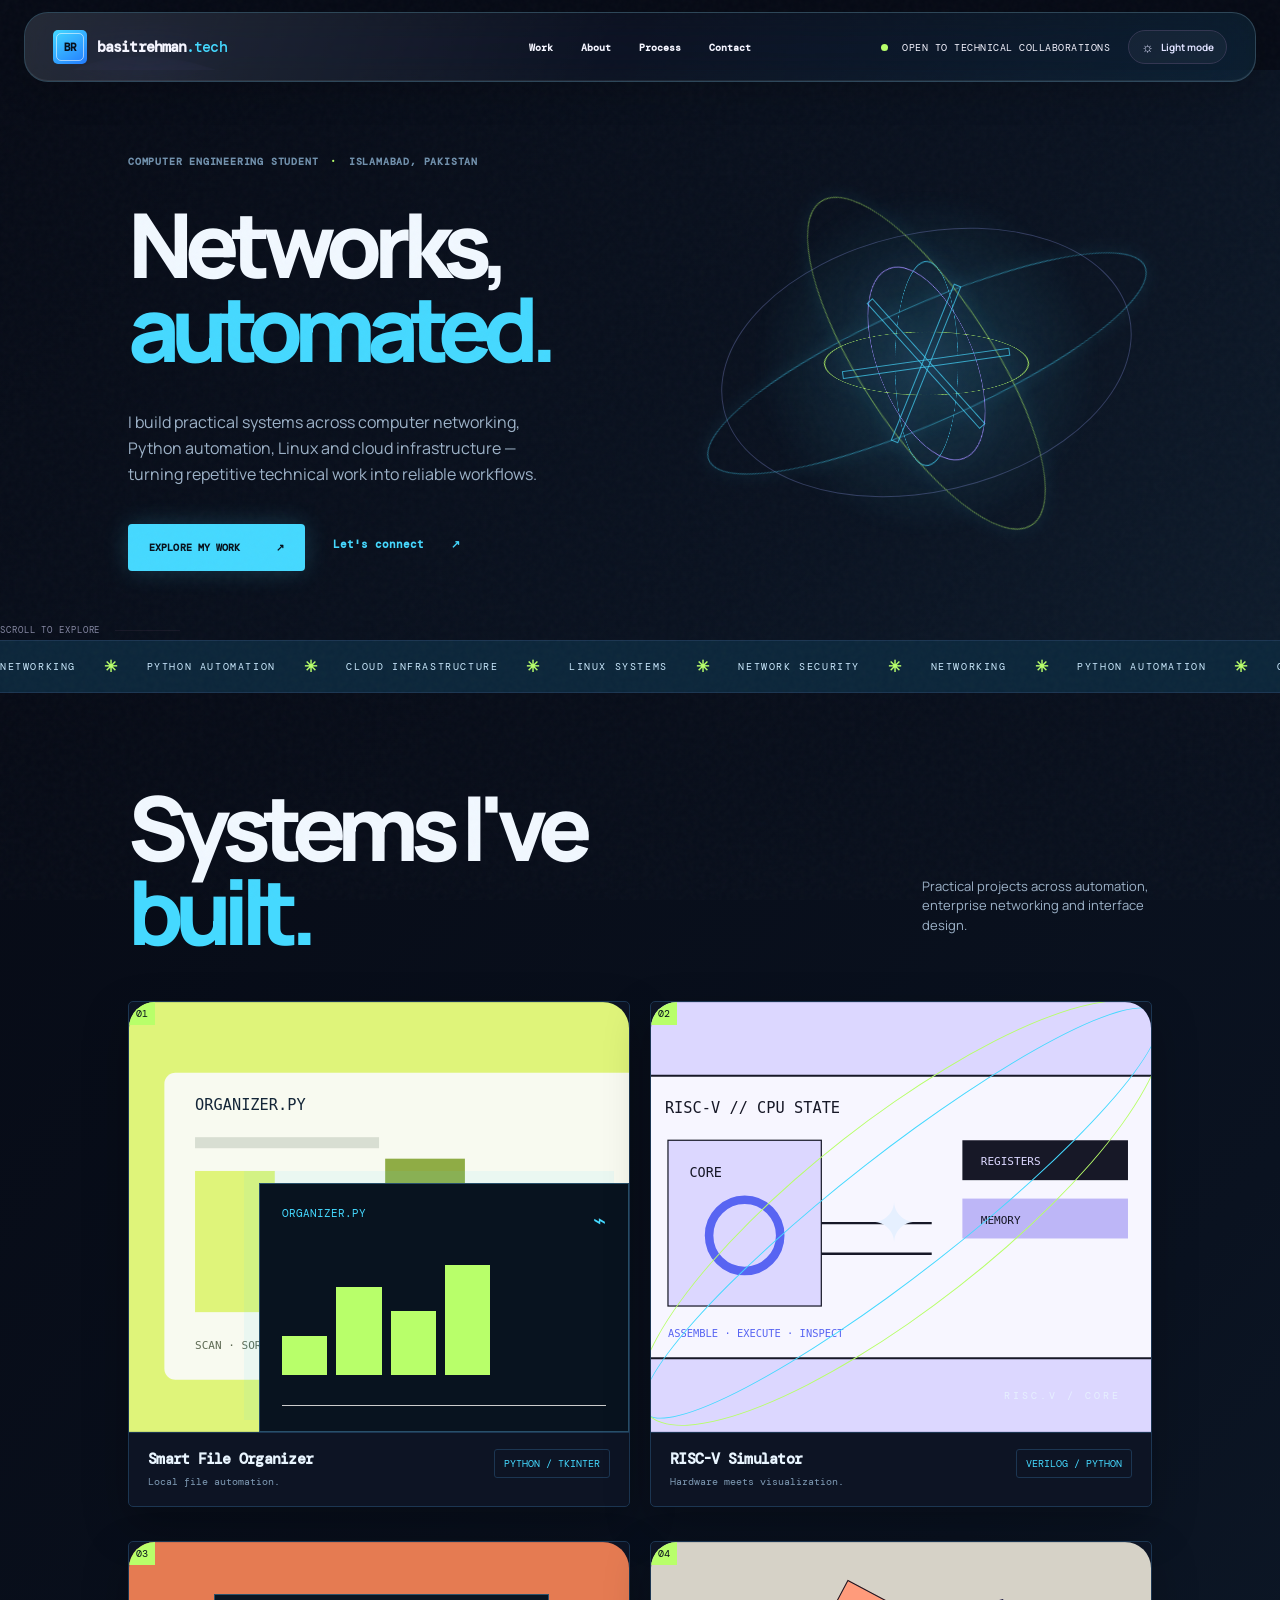
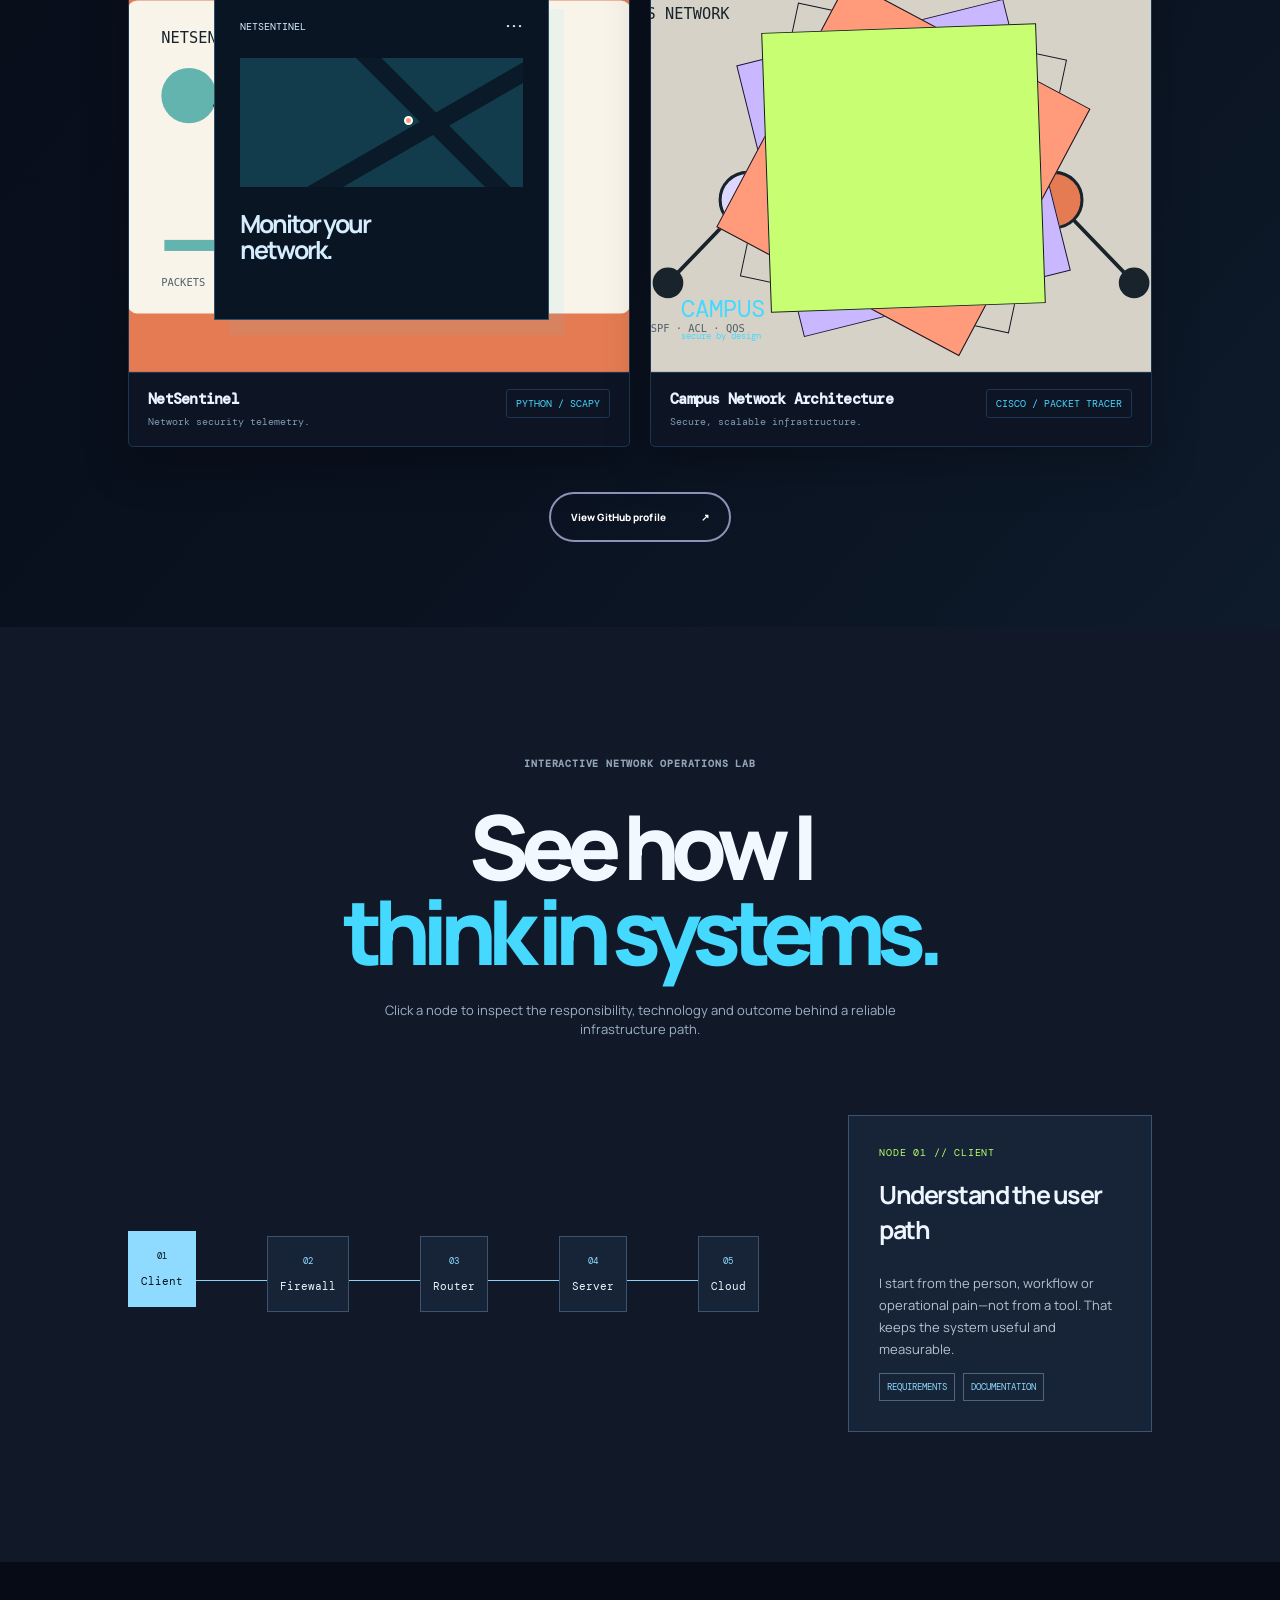
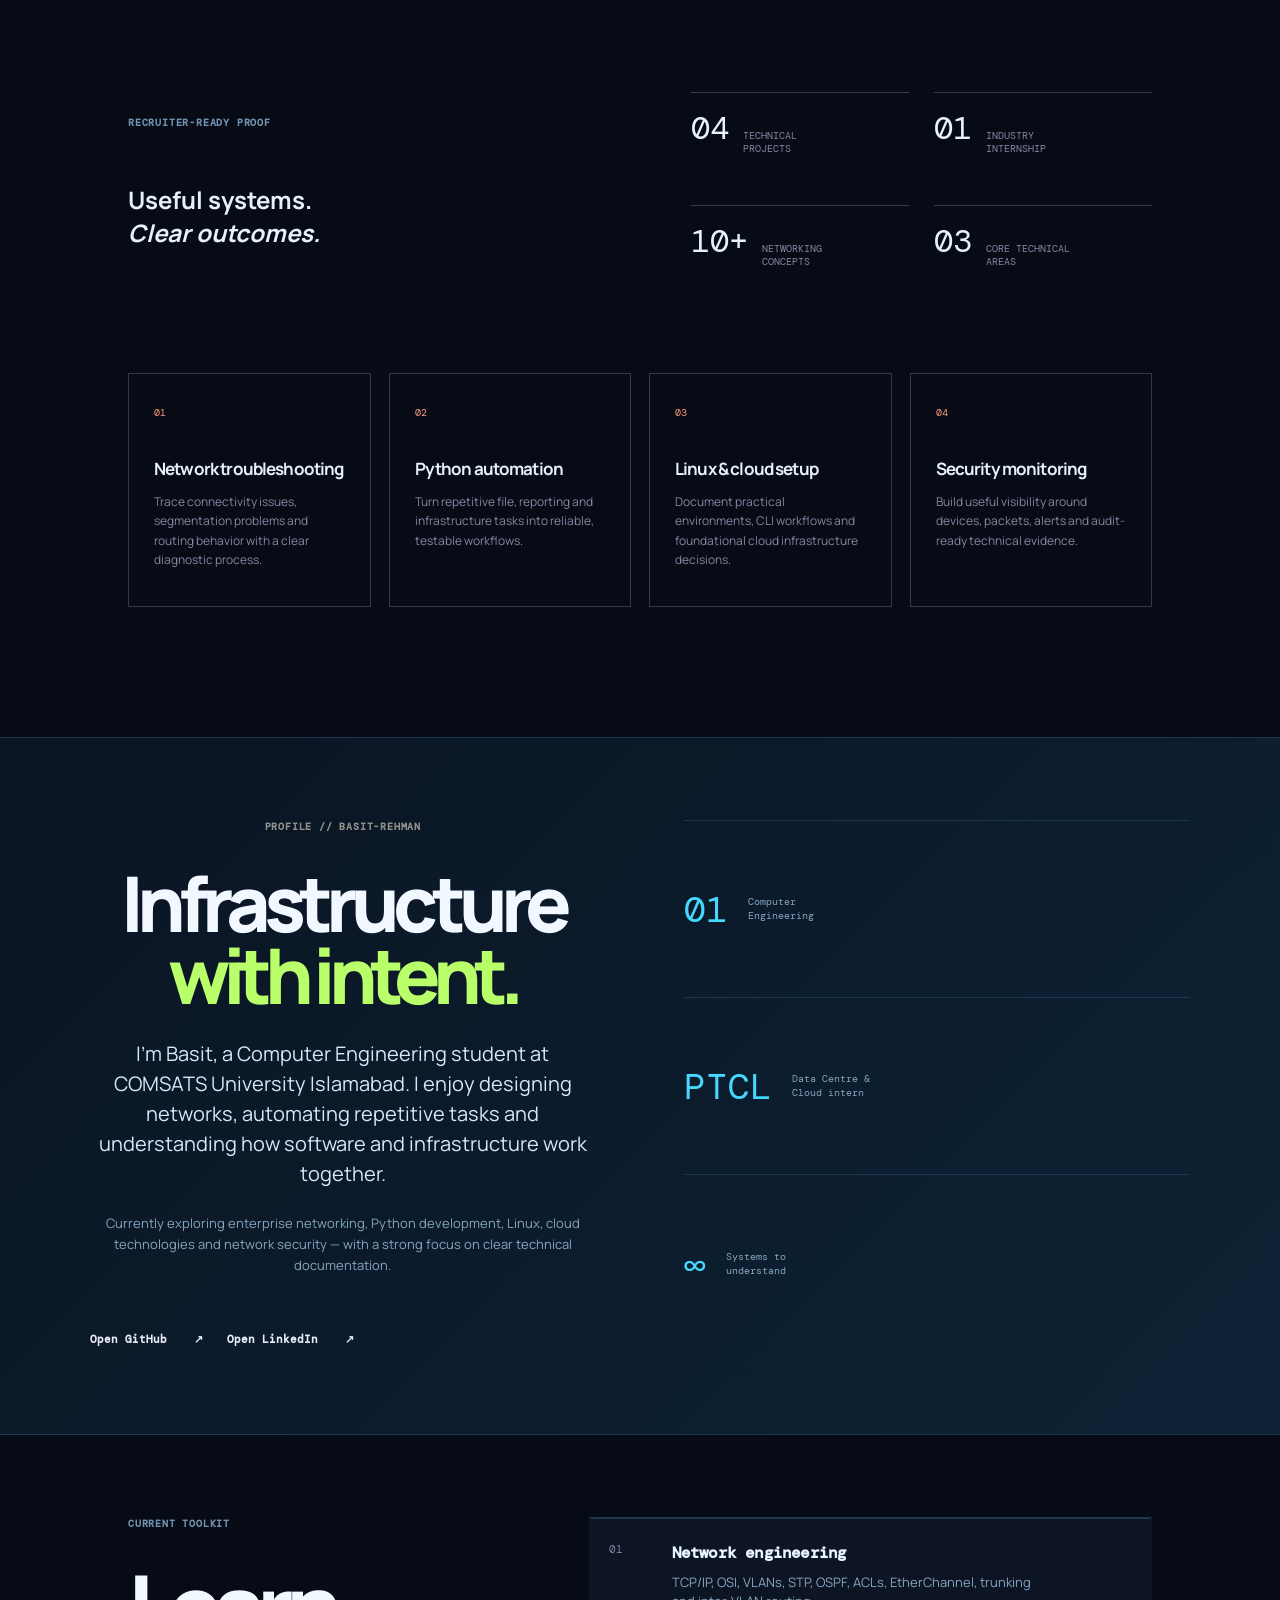
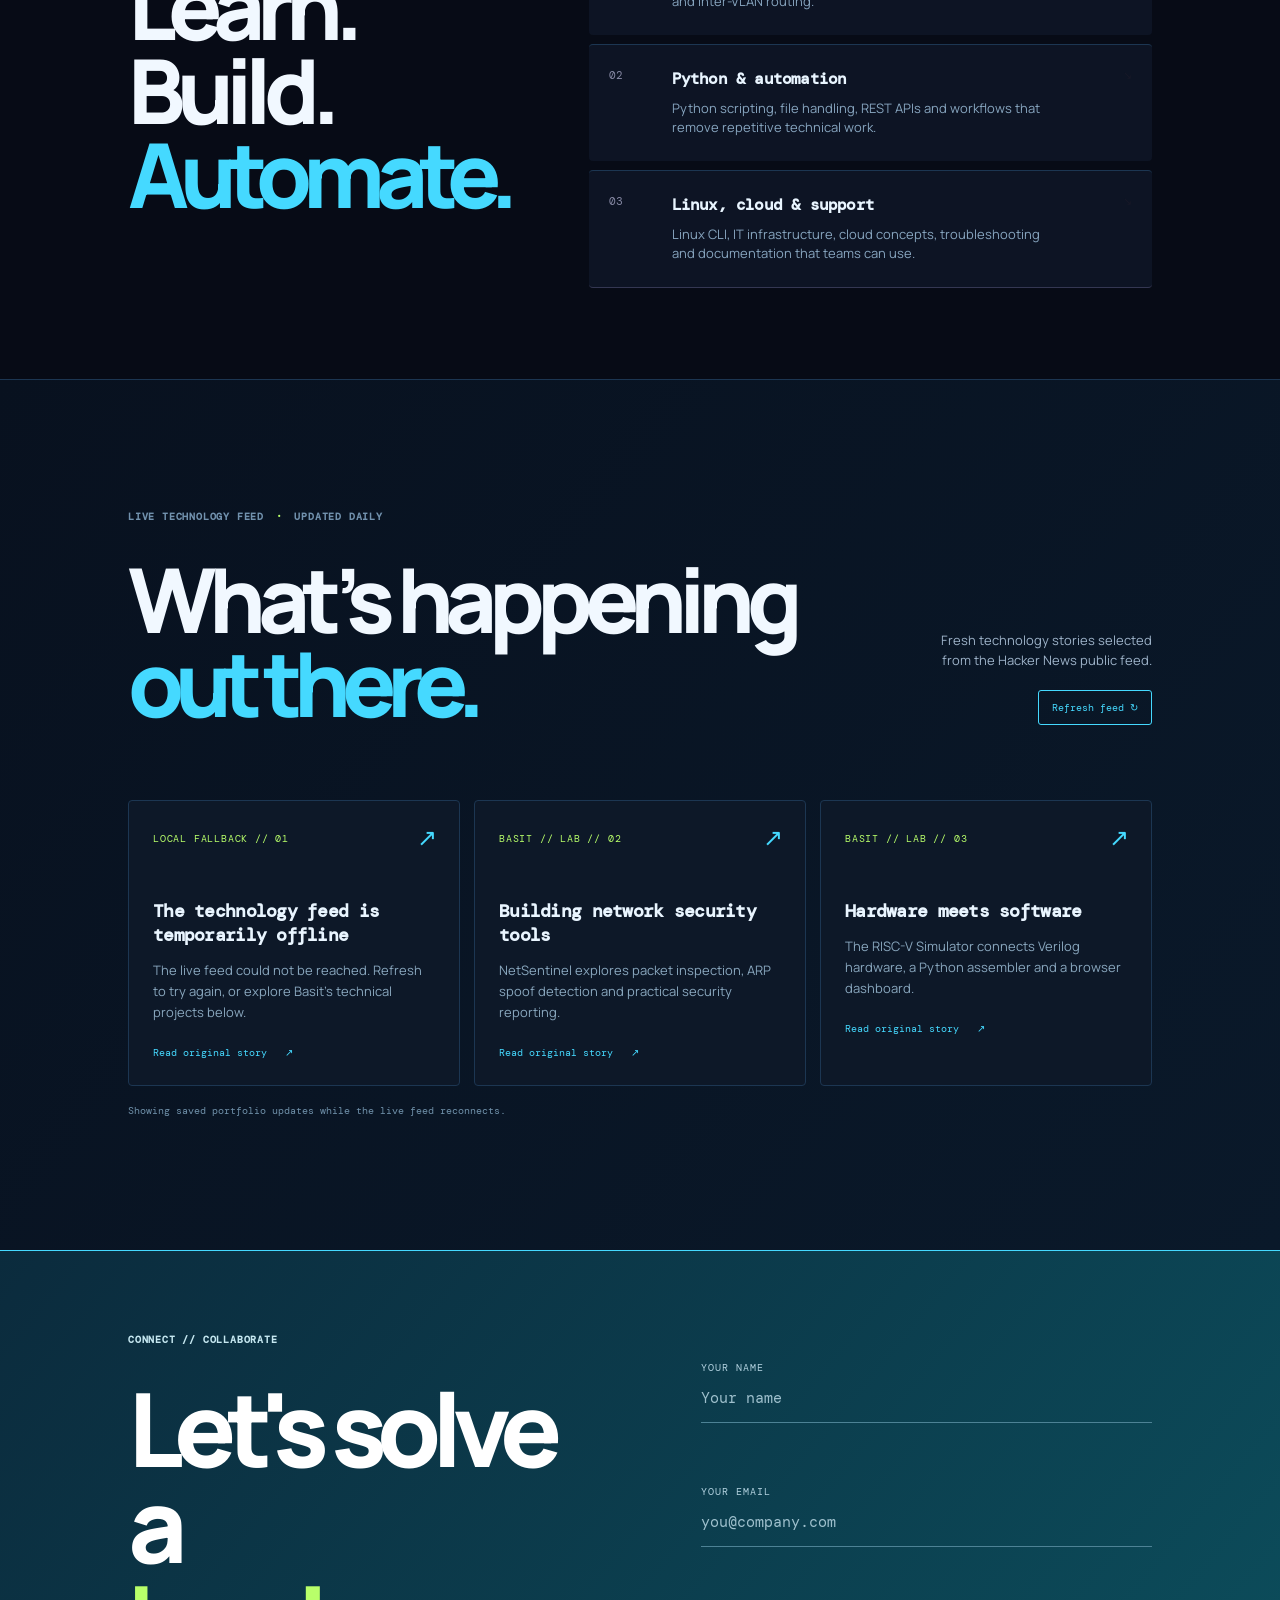
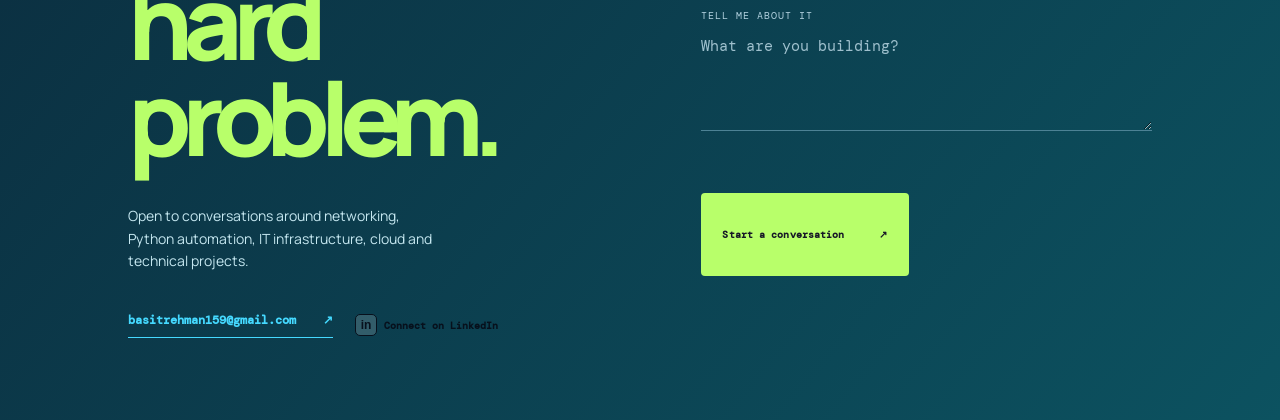
==== commit c90dc5f0: "Save uncommitted changes" ====
--- a/index.html
+++ b/index.html
@@ -1,20 +1,38 @@
 <!doctype html>
 <html lang="en">
 <head>
+<!-- Google tag (gtag.js) -->
+<script async src="https://www.googletagmanager.com/gtag/js?id=G-SVGL68F35C"></script>
+<script>
+  window.dataLayer = window.dataLayer || [];
+  function gtag(){dataLayer.push(arguments);}
+  gtag('js', new Date());
+
+  gtag('config', 'G-SVGL68F35C');
+</script>
   <meta charset="UTF-8" />
-  <meta name="viewport" content="width=device-width, initial-scale=1.0" />
+  <meta name="viewport" content="width=device-width, initial-scale=1.0, maximum-scale=1.0, user-scalable=no" />
   <meta name="description" content="Basit Rehman — Computer Engineering student focused on networking, Python automation, cloud and IT infrastructure." />
+  <meta name="keywords" content="Basit Rehman, computer engineering, network engineer, Python automation, cloud infrastructure, cybersecurity, Islamabad" />
+  <meta name="author" content="Basit Rehman" />
+  <link rel="canonical" href="https://basitrehman.tech/" />
+  <meta property="og:type" content="website" />
+  <meta property="og:title" content="Basit Rehman — Networks, Automation & Cloud" />
+  <meta property="og:description" content="Computer Engineering student building practical systems across networking, Python automation, Linux and cloud infrastructure." />
+  <meta property="og:url" content="https://basitrehman.tech/" />
+  <meta name="twitter:card" content="summary_large_image" />
   <meta name="theme-color" content="#101113" />
   <title>Basit Rehman — Networks · Automation · Cloud</title>
   <link rel="preconnect" href="https://fonts.googleapis.com" />
   <link rel="preconnect" href="https://fonts.gstatic.com" crossorigin />
   <link href="https://fonts.googleapis.com/css2?family=DM+Mono:wght@400;500&family=Manrope:wght@400;500;600;700;800&display=swap" rel="stylesheet" />
   <link rel="stylesheet" href="styles.css" />
+  <script type="application/ld+json">{"@context":"https://schema.org","@type":"Person","name":"Basit Rehman","url":"https://basitrehman.tech/","jobTitle":"Computer Engineering Student","description":"Computer Engineering student focused on networking, Python automation, Linux, cloud infrastructure and network security.","sameAs":["https://github.com/Basitr6","https://www.linkedin.com/in/basit-rehman/"],"knowsAbout":["Computer Networking","Python Automation","Linux","Cloud Infrastructure","Network Security"]}</script>
 </head>
 <body>
   <div class="noise"></div>
   <header class="site-header">
-    <a class="brand" href="#top" aria-label="Basit Rehman home"><span>BR</span><strong>basitrehman<span>.tech</span></strong></a>
+    <a class="brand" href="#top" aria-label="Basit Rehman home"><span class="brand-mark">BR</span><strong>basitrehman<span>.tech</span></strong></a>
     <nav class="desktop-nav" aria-label="Primary navigation">
       <a href="#work">Work</a><a href="about.html">About</a><a href="#process">Process</a><a href="#contact">Contact</a>
     </nav>
@@ -41,7 +59,7 @@
       <div class="scroll-cue"><span>Scroll to explore</span><i></i></div>
     </section>
 
-    <section class="marquee" aria-label="Skills"><div class="marquee-track"><span>NETWORKING</span><b>✳</b><span>PYTHON AUTOMATION</span><b>✳</b><span>CLOUD INFRASTRUCTURE</span><b>✳</b><span>LINUX SYSTEMS</span><b>✳</b><span>NETWORK SECURITY</span><b>✳</b></div></section>
+    <section class="marquee" aria-label="Skills"><div class="marquee-track"><div class="marquee-group"><span>NETWORKING</span><b>✳</b><span>PYTHON AUTOMATION</span><b>✳</b><span>CLOUD INFRASTRUCTURE</span><b>✳</b><span>LINUX SYSTEMS</span><b>✳</b><span>NETWORK SECURITY</span><b>✳</b></div><div class="marquee-group" aria-hidden="true"><span>NETWORKING</span><b>✳</b><span>PYTHON AUTOMATION</span><b>✳</b><span>CLOUD INFRASTRUCTURE</span><b>✳</b><span>LINUX SYSTEMS</span><b>✳</b><span>NETWORK SECURITY</span><b>✳</b></div></div></section>
 
     <section class="work section" id="work">
       <div class="section-heading"><h2>Systems I've<br /><em>built.</em></h2><p class="section-note">Practical projects across automation, enterprise networking and interface design.</p></div>
@@ -54,15 +72,35 @@
       <a class="button button-outline center-button" href="https://github.com/Basitr6" target="_blank" rel="noreferrer">View GitHub profile <span>↗</span></a>
     </section>
 
+    <section class="network-lab section" id="lab">
+      <div class="section-heading"><p class="eyebrow">Interactive Network Operations Lab</p><h2>See how I<br /><em>think in systems.</em></h2><p class="section-note">Click a node to inspect the responsibility, technology and outcome behind a reliable infrastructure path.</p></div>
+      <div class="lab-layout">
+        <div class="lab-map" aria-label="Interactive network path">
+          <button class="lab-node active" data-node="client" type="button"><span>01</span>Client</button>
+          <button class="lab-node" data-node="firewall" type="button"><span>02</span>Firewall</button>
+          <button class="lab-node" data-node="router" type="button"><span>03</span>Router</button>
+          <button class="lab-node" data-node="server" type="button"><span>04</span>Server</button>
+          <button class="lab-node" data-node="cloud" type="button"><span>05</span>Cloud</button>
+          <i class="lab-line line-1"></i><i class="lab-line line-2"></i><i class="lab-line line-3"></i><i class="lab-line line-4"></i>
+        </div>
+        <article class="lab-inspector"><span class="update-date" id="lab-kicker">NODE 01 // CLIENT</span><h3 id="lab-title">Understand the user path</h3><p id="lab-text">I start from the person, workflow or operational pain—not from a tool. That keeps the system useful and measurable.</p><div class="lab-tags" id="lab-tags"><span>requirements</span><span>documentation</span></div></article>
+      </div>
+    </section>
+
+    <section class="proof-section section" id="capabilities">
+      <div class="proof-grid"><div><p class="eyebrow">Recruiter-ready proof</p><h2>Useful systems.<br /><em>Clear outcomes.</em></h2></div><div class="proof-metrics"><div><strong>04</strong><span>technical<br />projects</span></div><div><strong>01</strong><span>industry<br />internship</span></div><div><strong>10+</strong><span>networking<br />concepts</span></div><div><strong>03</strong><span>core technical<br />areas</span></div></div></div>
+      <div class="service-grid"><article><span>01</span><h3>Network troubleshooting</h3><p>Trace connectivity issues, segmentation problems and routing behavior with a clear diagnostic process.</p></article><article><span>02</span><h3>Python automation</h3><p>Turn repetitive file, reporting and infrastructure tasks into reliable, testable workflows.</p></article><article><span>03</span><h3>Linux &amp; cloud setup</h3><p>Document practical environments, CLI workflows and foundational cloud infrastructure decisions.</p></article><article><span>04</span><h3>Security monitoring</h3><p>Build useful visibility around devices, packets, alerts and audit-ready technical evidence.</p></article></div>
+    </section>
+
     <section class="about section" id="about">
-      <div class="about-content"><p class="eyebrow">Profile // basit-rehman</p><h2>Infrastructure<br /><em>with intent.</em></h2><p class="large-copy">I’m Basit, a Computer Engineering student at COMSATS University Islamabad. I enjoy designing networks, automating repetitive tasks and understanding how software and infrastructure work together.</p><p>Currently exploring enterprise networking, Python development, Linux, cloud technologies and network security — with a strong focus on clear technical documentation.</p><a class="text-link" href="https://github.com/Basitr6" target="_blank" rel="noreferrer">Open GitHub <span>↗</span></a></div>
+      <div class="about-content"><p class="eyebrow">Profile // basit-rehman</p><h2>Infrastructure<br /><em>with intent.</em></h2><p class="large-copy">I’m Basit, a Computer Engineering student at COMSATS University Islamabad. I enjoy designing networks, automating repetitive tasks and understanding how software and infrastructure work together.</p><p>Currently exploring enterprise networking, Python development, Linux, cloud technologies and network security — with a strong focus on clear technical documentation.</p><div class="profile-links"><a class="text-link" href="https://github.com/Basitr6" target="_blank" rel="noreferrer">Open GitHub <span>↗</span></a><a class="text-link" href="https://www.linkedin.com/in/basit-rehman/" target="_blank" rel="noreferrer">Open LinkedIn <span>↗</span></a></div></div>
       <div class="about-facts"><div><strong>01</strong><span>Computer<br />Engineering</span></div><div><strong>PTCL</strong><span>Data Centre &amp;<br />Cloud intern</span></div><div><strong>∞</strong><span>Systems to<br />understand</span></div></div>
     </section>
 
     <section class="process section" id="process"><div class="section-heading"><p class="eyebrow">Current toolkit</p><h2>Learn. Build.<br /><em>Automate.</em></h2></div><div class="process-list"><div class="process-item"><span>01</span><div><h3>Network engineering</h3><p>TCP/IP, OSI, VLANs, STP, OSPF, ACLs, EtherChannel, trunking and inter-VLAN routing.</p></div><b>↘</b></div><div class="process-item"><span>02</span><div><h3>Python &amp; automation</h3><p>Python scripting, file handling, REST APIs and workflows that remove repetitive technical work.</p></div><b>↘</b></div><div class="process-item"><span>03</span><div><h3>Linux, cloud &amp; support</h3><p>Linux CLI, IT infrastructure, cloud concepts, troubleshooting and documentation that teams can use.</p></div><b>↘</b></div></div></section>
     <section class="updates section" id="updates"><div class="section-heading updates-heading"><div><p class="eyebrow">Live technology feed <span>·</span> Updated daily</p><h2>What’s happening<br /><em>out there.</em></h2></div><div class="updates-tools"><p class="section-note">Fresh technology stories selected from the Hacker News public feed.</p><button class="refresh-news" id="refresh-news" type="button">Refresh feed ↻</button></div></div><div class="updates-grid" id="news-grid"><article class="update-card news-loading"><span class="update-date">CONNECTING // LIVE FEED</span><h3>Loading technology news…</h3><p>Pulling the latest stories from the global developer community.</p></article></div><p class="news-status" id="news-status" role="status"></p></section>
 
-    <section class="contact section" id="contact"><div class="contact-copy"><p class="eyebrow">Connect // collaborate</p><h2>Let's solve a<br /><em>hard problem.</em></h2><p>Open to conversations around networking, Python automation, IT infrastructure, cloud and technical projects.</p><a class="email-link" href="mailto:basitrehman159@gmail.com">basitrehman159@gmail.com <span>↗</span></a></div><form class="contact-form" id="contact-form"><label>Your name<input name="name" type="text" placeholder="Your name" required /></label><label>Your email<input name="email" type="email" placeholder="you@company.com" required /></label><label>Tell me about it<textarea name="message" rows="4" placeholder="What are you building?" required></textarea></label><button class="button button-light" type="submit">Start a conversation <span>↗</span></button><p class="form-status" role="status"></p></form></section>
+    <section class="contact section" id="contact"><div class="contact-copy"><p class="eyebrow">Connect // collaborate</p><h2>Let's solve a<br /><em>hard problem.</em></h2><p>Open to conversations around networking, Python automation, IT infrastructure, cloud and technical projects.</p><div class="contact-links"><a class="email-link" href="mailto:basitrehman159@gmail.com">basitrehman159@gmail.com <span>↗</span></a><a class="social-link contact-linkedin" href="https://www.linkedin.com/in/basit-rehman/" target="_blank" rel="noreferrer" aria-label="Open Basit Rehman on LinkedIn"><span>in</span><b>Connect on LinkedIn</b></a></div></div><form class="contact-form" id="contact-form"><label>Your name<input name="name" type="text" placeholder="Your name" required /></label><label>Your email<input name="email" type="email" placeholder="you@company.com" required /></label><label>Tell me about it<textarea name="message" rows="4" placeholder="What are you building?" required></textarea></label><button class="button button-light" type="submit">Start a conversation <span>↗</span></button><p class="form-status" role="status"></p></form></section>
   </main>
 
   <div class="project-modal" id="project-modal" aria-hidden="true"><div class="modal-card"><button class="modal-close" id="modal-close" type="button" aria-label="Close project details">×</button><span class="modal-kicker">Selected project</span><h2 id="modal-title"></h2><p id="modal-description"></p><span class="tag" id="modal-tag"></span><a class="button button-dark" href="#" id="modal-cta" target="_blank" rel="noreferrer">Open GitHub repository <span>↗</span></a></div></div>
--- a/styles.css
+++ b/styles.css
@@ -9,6 +9,65 @@
 .about{background:color-mix(in srgb,var(--ink) 92%,transparent)}
 .contact{background:color-mix(in srgb,var(--orange) 88%,transparent)}
 @supports not (background:color-mix(in srgb,red,transparent)){.site-header,.mobile-nav,.hero,.work,.process{background:var(--paper)}.about{background:var(--ink)}.contact{background:var(--orange)}}
+
+.network-lab{background:#111827;color:#edf6ff}.network-lab .eyebrow,.network-lab .section-note{color:#91a5b8}.network-lab .section-heading{display:grid;grid-template-columns:1fr 280px;gap:30px}.lab-layout{display:grid;grid-template-columns:1.35fr .65fr;gap:7vw;align-items:center}.lab-map{min-height:260px;display:flex;justify-content:space-between;align-items:center;position:relative;gap:10px}.lab-node{position:relative;z-index:2;background:#172337;color:#edf6ff;border:1px solid #3b536f;padding:18px 12px;font:11px var(--mono);cursor:pointer;transition:.2s}.lab-node span{display:block;color:#8edbff;font-size:9px;margin-bottom:12px}.lab-node.active,.lab-node:hover{background:#8edbff;color:#07111d;border-color:#8edbff;transform:translateY(-5px)}.lab-node.active span,.lab-node:hover span{color:#07111d}.lab-line{height:1px;background:#8edbff;opacity:.55;position:absolute;left:9%;right:9%;top:52%;z-index:1}.lab-inspector{border:1px solid #3b536f;background:#172337;padding:30px}.lab-inspector h3{font-size:25px;letter-spacing:-.06em;margin:18px 0 12px}.lab-inspector p{color:#b5c3d0;font-size:13px;line-height:1.7}.lab-tags{display:flex;flex-wrap:wrap;gap:8px}.lab-tags span{font:9px var(--mono);text-transform:uppercase;border:1px solid #4c6680;padding:7px;color:#8edbff}.proof-grid{display:grid;grid-template-columns:1fr 1fr;gap:8vw;align-items:end}.proof-metrics{display:grid;grid-template-columns:1fr 1fr;gap:25px}.proof-metrics div{border-top:1px solid var(--line);padding-top:14px;display:flex;gap:14px;align-items:baseline}.proof-metrics strong{font:32px var(--mono)}.proof-metrics span{font:10px var(--mono);color:var(--muted);text-transform:uppercase}.service-grid{display:grid;grid-template-columns:repeat(4,1fr);gap:18px;margin-top:80px}.service-grid article{border:1px solid var(--line);padding:25px;min-height:210px}.service-grid article>span{font:10px var(--mono);color:var(--orange)}.service-grid h3{font-size:17px;letter-spacing:-.05em;margin:36px 0 12px}.service-grid p{font-size:12px;line-height:1.6;color:var(--muted)}body.light-mode .network-lab{background:#172a42;color:#edf6ff}body.light-mode .service-grid article,body.light-mode .lab-inspector{background:#e2edf5}
+@media(max-width:800px){.network-lab .section-heading,.lab-layout,.proof-grid{display:block}.lab-map{min-height:360px;display:grid;grid-template-columns:1fr 1fr;gap:12px}.lab-line{display:none}.lab-node{width:100%}.lab-inspector{margin-top:30px}.proof-metrics{margin-top:40px}.service-grid{grid-template-columns:1fr 1fr;margin-top:50px}.hero-cta{flex-wrap:wrap;gap:16px}.resume-page header{display:block}.resume-page header .button{margin-top:20px}}
+@media(prefers-reduced-motion:reduce){.lab-node{transition:none}.marquee-track,.cube{animation:none}}
+
+/* Final layout corrections for the lab and proof sections. */
+.network-lab .section-heading{display:block;max-width:760px}
+.network-lab .section-heading h2{max-width:620px}
+.network-lab .section-heading .section-note{position:static;max-width:520px;margin:28px 0 0}
+.lab-layout{align-items:stretch}
+.lab-map{min-width:0}
+.lab-inspector{display:flex;flex-direction:column;justify-content:center;min-height:260px}
+.proof-grid{align-items:stretch}
+.proof-grid>div:first-child{display:flex;flex-direction:column;justify-content:center}
+.proof-metrics{height:100%;align-content:stretch}
+.proof-metrics div{min-height:88px}
+body.light-mode .network-lab{background:linear-gradient(135deg,#e7f2f8,#d7e8f1);color:#102b40}
+body.light-mode .network-lab .eyebrow,body.light-mode .network-lab .section-note{color:#31566e}
+body.light-mode .network-lab .section-heading h2{color:#102b40}
+body.light-mode .lab-node{background:#f7fbfd;color:#173449;border-color:#8fb5c8}
+body.light-mode .lab-node span{color:#0b6f91}
+body.light-mode .lab-node.active,body.light-mode .lab-node:hover{background:#0b7897;color:#fff;border-color:#0b7897}
+body.light-mode .lab-node.active span,body.light-mode .lab-node:hover span{color:#fff}
+body.light-mode .lab-line{background:#0b7897;opacity:.7}
+body.light-mode .lab-inspector{background:#f8fcfe;border-color:#8fb5c8;box-shadow:0 14px 32px rgba(31,80,105,.12)}
+body.light-mode .lab-inspector h3{color:#102b40}
+body.light-mode .lab-inspector p{color:#31566e}
+body.light-mode .lab-tags span{border-color:#6c9db3;color:#075f87}
+body.light-mode .proof-metrics div{border-color:#9dbdcb}
+body.light-mode .proof-metrics strong,body.light-mode .proof-metrics span{color:#102b40}
+body.light-mode .service-grid article{background:rgba(255,255,255,.7);border-color:#9dbdcb}
+body.light-mode .service-grid h3{color:#102b40}
+body.light-mode .service-grid p{color:#31566e}
+@media(max-width:800px){
+  .network-lab .section-heading{display:block!important;max-width:none}
+  .network-lab .section-heading h2{max-width:none;font-size:clamp(46px,14vw,72px);line-height:.96}
+  .network-lab .section-heading .section-note{display:block!important;max-width:100%;margin:24px 0 0}
+  .lab-layout{display:block}
+  .lab-map{min-height:0;margin-top:38px}
+  .lab-inspector{min-height:0}
+  .proof-grid{display:block}
+  .proof-metrics{margin-top:42px;height:auto}
+}
+
+/* Continuous skill ticker and centered lab introduction. */
+.marquee-track{width:max-content;min-width:0;justify-content:flex-start;animation:marquee-continuous 28s linear infinite;will-change:transform}
+.marquee-group{display:flex;align-items:center;flex:none;gap:28px;padding-right:28px}
+.marquee-track span{white-space:nowrap}
+.marquee-track b{color:var(--tech-green,#62e6a5);flex:none}
+@keyframes marquee-continuous{from{transform:translateX(0)}to{transform:translateX(-50%)}}
+.network-lab .section-heading{text-align:center;margin-left:auto;margin-right:auto}
+.network-lab .section-heading h2{margin-left:auto;margin-right:auto}
+.network-lab .section-heading .section-note{margin:28px auto 0}
+body.light-mode .marquee{background:#e7f2f8;color:#17804f;border-color:#9bcdb3}
+body.light-mode .marquee-track span,body.light-mode .marquee-track b{color:#17804f}
+@media(prefers-reduced-motion:reduce){.marquee-track{animation:none;transform:none}.marquee-group[aria-hidden="true"]{display:none}}
+.project-cover{position:absolute;inset:0;width:100%;height:100%;object-fit:cover;z-index:0;transition:transform .45s ease,filter .45s ease}.project-visual>*:not(.project-cover){z-index:1}.project-card:hover .project-cover{transform:scale(1.035);filter:saturate(1.08)}.project-visual .project-number,.project-visual .view-project{z-index:2}
+
+.back-project-link{display:inline-flex;align-items:center;justify-content:center;width:42px;height:42px;margin:0 0 28px;color:#dff7ff;text-decoration:none;border:1px solid rgba(141,220,244,.7);border-radius:50%;transition:transform .2s,color .2s,background .2s}.back-project-icon{font:23px var(--sans);line-height:1}.back-project-link:hover{transform:translateX(-4px);color:#07111d;background:var(--tech-cyan)}body.light-mode .back-project-link{color:#075f87;border-color:#75aabd}body.light-mode .back-project-link:hover{color:#fff;background:#075f87}body.light-mode .back-project-icon{border-color:transparent}
 
 /* Playful community-inspired visual layer */
 :root{--ink:#1e1f2b;--paper:#f6f7fb;--muted:#74778b;--line:#dfe1ed;--lime:#c8ff72;--lav:#c9b8ff;--orange:#ff9b7b;--discord:#5865f2;--deep:#20233c}
@@ -160,6 +219,9 @@
 .site-header .header-actions{justify-self:end}
 @media(max-width:800px){
   body{overflow-x:hidden}
+    .lab-map{display:grid;grid-template-columns:repeat(2,minmax(0,1fr));align-items:center;justify-items:center;gap:12px;margin-left:auto;margin-right:auto}
+    .lab-node{width:min(205px,100%);text-align:center}
+    .lab-node[data-node="cloud"]{grid-column:1 / -1;justify-self:center}
   .site-header{top:8px;height:62px;min-height:62px;width:calc(100% - 20px);margin-left:auto;margin-right:auto;padding:0 18px;border-radius:18px;display:flex;justify-content:space-between;gap:10px}
   .site-header .brand{min-width:0}
   .site-header .brand strong{font-size:12px}
@@ -195,6 +257,36 @@
   .updates-tools{text-align:left;margin-top:22px}
 }
 
+.project-page{background:var(--tech-bg);color:#e6f0ff}
+.project-detail-hero{display:grid;grid-template-columns:1fr 1fr;gap:8%;align-items:center;max-width:1280px;margin:0 auto;padding:110px 6vw 95px;min-height:620px}
+.project-detail-copy{max-width:620px}
+.project-detail-number{display:inline-grid;place-items:center;width:42px;height:42px;margin:0 0 22px;border:1px solid var(--tech-cyan);border-radius:50%;color:var(--tech-cyan);font:12px var(--mono)}
+.project-detail-copy h1{font-size:clamp(48px,7vw,100px);line-height:.9;letter-spacing:-.09em;margin:0;color:#f1f8ff}
+.project-detail-summary{max-width:540px;color:#9db5c8;font-size:18px;line-height:1.6;margin:32px 0}
+.project-detail-actions{display:flex;align-items:center;gap:25px;flex-wrap:wrap}
+.project-detail-visual{min-height:390px;position:relative;overflow:hidden;border:1px solid var(--tech-line);border-radius:18px;background:#0d1828;box-shadow:0 25px 70px rgba(0,0,0,.3)}
+.project-detail-visual:before,.project-detail-visual:after{content:"";position:absolute;border:1px solid rgba(69,217,255,.65);border-radius:50%}
+.project-detail-visual:before{width:68%;height:68%;left:16%;top:16%;transform:rotate(35deg)}
+.project-detail-visual:after{width:82%;height:34%;left:9%;top:33%;transform:rotate(-28deg)}
+.project-detail-visual.organizer{background:linear-gradient(140deg,#102b2c,#102139)}
+.project-detail-visual.organizer:before{border-color:var(--tech-green);border-radius:8px;transform:rotate(-8deg)}
+.project-detail-visual.organizer:after{width:52%;height:20%;left:24%;top:40%;border-radius:4px;border-color:#b8ff6a}
+.project-detail-visual.processor{background:linear-gradient(140deg,#16265a,#0c172d)}
+.project-detail-visual.processor:before{border-radius:4px;transform:rotate(45deg);border-color:#9f8cff}
+.project-detail-visual.processor:after{width:50%;height:50%;left:25%;top:25%;border-radius:4px;transform:none;border-color:var(--tech-green)}
+.project-detail-visual.security{background:radial-gradient(circle at center,#19495b,#091421 68%)}
+.project-detail-visual.security:before{width:18px;height:18px;left:48%;top:48%;background:var(--tech-green);box-shadow:0 0 55px 18px rgba(184,255,106,.3);border:0}
+.project-detail-visual.security:after{width:72%;height:72%;left:14%;top:14%;border-style:dashed;border-color:#ff9b7b}
+.project-detail-visual.network{background:linear-gradient(145deg,#0b2235,#14394b)}
+.project-detail-visual.network:before{width:18px;height:18px;left:23%;top:30%;background:var(--tech-cyan);border:0;box-shadow:210px 75px 0 var(--tech-green),90px 160px 0 #9f8cff}
+.project-detail-visual.network:after{width:55%;height:1px;left:24%;top:50%;border:0;background:var(--tech-cyan);box-shadow:70px 48px 0 var(--tech-green),-55px -75px 0 var(--tech-cyan);transform:rotate(25deg)}
+.project-detail-content{display:grid;grid-template-columns:1fr 360px;gap:10%;max-width:1280px;margin:0 auto;padding:100px 6vw;border-top:1px solid var(--tech-line)}
+.detail-story h2{font-size:clamp(42px,6vw,78px);line-height:.9;letter-spacing:-.09em;color:#f1f8ff;margin:0 0 70px}.detail-story h2 em,.project-cta h2 em{color:var(--tech-green);font-style:normal}
+.story-block{display:grid;grid-template-columns:180px 1fr;gap:30px;border-top:1px solid var(--tech-line);padding:25px 0}.story-block span,.sidebar-label{font:10px var(--mono);color:var(--tech-green);text-transform:uppercase;letter-spacing:.06em}.story-block p{margin:0;color:#9db5c8;line-height:1.7;font-size:15px}
+.detail-sidebar{display:grid;align-content:start;gap:55px}.stack-list{display:flex;flex-wrap:wrap;gap:8px;margin-top:18px}.stack-list span{padding:9px 11px;border:1px solid var(--tech-line);border-radius:4px;color:var(--tech-cyan);font:10px var(--mono)}.detail-sidebar ol{margin:18px 0 0;padding-left:22px;color:#9db5c8;font:13px var(--mono);line-height:2.3}
+.project-cta{text-align:center;padding:105px 6vw;background:linear-gradient(130deg,#0b2b3d,#0c5260);border-top:1px solid var(--tech-cyan)}.project-cta h2{font-size:clamp(48px,8vw,100px);line-height:.88;letter-spacing:-.09em;color:#f1f8ff;margin:18px 0 28px}.project-cta p:not(.eyebrow){max-width:420px;margin:0 auto 30px;color:#c5e7f0;line-height:1.6}
+@media(max-width:800px){.project-detail-hero,.project-detail-content{display:block;padding:65px 8vw}.project-detail-hero{min-height:0}.project-detail-copy h1{font-size:clamp(48px,14vw,76px)}.project-detail-summary{font-size:16px}.project-detail-visual{min-height:260px;margin-top:50px}.project-detail-content{padding-top:65px}.detail-story h2{margin-bottom:45px}.story-block{display:block}.story-block span{display:block;margin-bottom:14px}.detail-sidebar{margin-top:55px;gap:35px}.project-cta{padding:75px 8vw}.project-cta h2{font-size:clamp(48px,14vw,76px)}}
+
 @media(max-width:480px){
   .site-header{top:4px;height:56px;min-height:56px;border-radius:16px}
   .site-header .brand strong{font-size:11px}
@@ -345,3 +437,721 @@
     padding-bottom:30px!important;
   }
 }
+
+/* Light mode contrast for technical accent text and controls. */
+body.light-mode .about-meta,
+body.light-mode .about-meta span,
+body.light-mode .skill-groups span,
+body.light-mode .timeline-index,
+body.light-mode .learning-list span,
+body.light-mode .update-date{
+  color:#12627f!important;
+}
+body.light-mode .eyebrow span,
+body.light-mode .marquee b{
+  color:#12627f!important;
+}
+body.light-mode .about h2 em,
+body.light-mode .about-hero h1 em,
+body.light-mode .about-details h2 em,
+body.light-mode .skills-section h2 em,
+body.light-mode .learning-section h2 em,
+body.light-mode .about-cta h2 em,
+body.light-mode .contact h2 em{
+  color:#287b37!important;
+}
+body.light-mode .about-facts strong{
+  color:#12627f!important;
+}
+body.light-mode .theme-toggle{
+  color:#124f6a!important;
+  border-color:#287b8f!important;
+  background:rgba(255,255,255,.72)!important;
+}
+.home-link{
+  color:var(--tech-cyan);
+  font:10px var(--mono);
+  text-decoration:none;
+  text-transform:uppercase;
+  letter-spacing:.04em;
+}
+body.light-mode .home-link{
+  color:#124f6a;
+}
+
+@media(max-width:800px){
+  .home-link{display:none}
+}
+
+.brand-mark{
+  position:relative;
+  overflow:hidden;
+  background:linear-gradient(145deg,var(--tech-cyan),#237bff)!important;
+  color:#07101c!important;
+  font-weight:800!important;
+  letter-spacing:-.12em;
+}
+.brand-mark:after{
+  content:"";
+  position:absolute;
+  inset:3px;
+  border:1px solid rgba(255,255,255,.55);
+  border-radius:inherit;
+  pointer-events:none;
+}
+.social-link{
+  display:inline-flex;
+  align-items:center;
+  gap:7px;
+  color:var(--tech-cyan);
+  text-decoration:none;
+  font:10px var(--mono);
+  white-space:nowrap;
+}
+.social-link span{
+  display:grid;
+  place-items:center;
+  width:22px;
+  height:22px;
+  border:1px solid currentColor;
+  border-radius:5px;
+  font:700 12px Arial,sans-serif;
+}
+.social-link b{font:inherit}
+.social-link:hover{color:var(--tech-green)}
+.profile-links{
+  display:flex;
+  flex-wrap:wrap;
+  gap:24px;
+  margin-top:28px;
+}
+@media(max-width:800px){
+  .social-link b{display:none}
+  .social-link span{width:30px;height:30px}
+  .profile-links{justify-content:center}
+}
+body.light-mode .social-link{color:#125c79}
+body.light-mode .brand-mark{color:#07101c!important}
+
+body.light-mode .update-card,
+body.light-mode .skill-groups div,
+body.light-mode .cert-grid span,
+body.light-mode .project-card,
+body.light-mode .process-item{
+  background:linear-gradient(145deg,#e8f2f7,#d9eaf2)!important;
+  border-color:#9fc3d3!important;
+  color:#17364b;
+  box-shadow:0 12px 28px rgba(26,75,105,.12)!important;
+}
+body.light-mode .update-card h3,
+body.light-mode .update-card p,
+body.light-mode .project-info h3,
+body.light-mode .process-item h3,
+body.light-mode .skill-groups p{
+  color:#17364b!important;
+}
+body.light-mode .update-card a,
+body.light-mode .update-card .update-date,
+body.light-mode .skill-groups span{
+  color:#075f87!important;
+}
+.contact-linkedin{
+  color:#07101c!important;
+  font-weight:600;
+}
+.contact-linkedin span{
+  border-color:#07101c!important;
+  background:rgba(255,255,255,.16);
+}
+body.light-mode .contact-linkedin{
+  color:#e9fbff!important;
+}
+body.light-mode .contact-linkedin span{
+  border-color:#e9fbff!important;
+  background:rgba(7,95,135,.22);
+}
+
+/* Lightweight technical interaction layer: hover-only, no mobile layout shifts. */
+@media (pointer:fine) and (min-width:801px){
+  .project-card,
+  .update-card,
+  .skill-groups div,
+  .cert-grid span,
+  .process-item{
+    position:relative;
+    isolation:isolate;
+    overflow:hidden;
+  }
+  .project-card:before,
+  .update-card:before,
+  .skill-groups div:before,
+  .cert-grid span:before,
+  .process-item:before{
+    content:"";
+    position:absolute;
+    inset:0;
+    z-index:-1;
+    pointer-events:none;
+    opacity:0;
+    background:linear-gradient(110deg,transparent 20%,rgba(69,217,255,.18) 45%,transparent 68%);
+    transform:translateX(-120%);
+    transition:opacity .3s,transform .7s;
+  }
+  .project-card:hover:before,
+  .update-card:hover:before,
+  .skill-groups div:hover:before,
+  .cert-grid span:hover:before,
+  .process-item:hover:before{
+    opacity:1;
+    transform:translateX(120%);
+  }
+  .project-card:hover,
+  .update-card:hover,
+  .skill-groups div:hover,
+  .cert-grid span:hover,
+  .process-item:hover{
+    border-color:var(--tech-cyan)!important;
+    box-shadow:0 0 0 1px rgba(69,217,255,.35),0 18px 42px rgba(0,0,0,.3),0 0 28px rgba(69,217,255,.12)!important;
+  }
+  .project-visual:after{
+    content:"";
+    position:absolute;
+    inset:0;
+    pointer-events:none;
+    opacity:0;
+    background:repeating-linear-gradient(0deg,transparent 0 5px,rgba(69,217,255,.08) 6px 7px);
+    transition:opacity .25s;
+  }
+  .project-card:hover .project-visual:after{opacity:1}
+  .button,
+  .social-link,
+  .text-link,
+  .email-link{
+    position:relative;
+    overflow:hidden;
+  }
+  .button:after,
+  .social-link:after,
+  .text-link:after,
+  .email-link:after{
+    content:"";
+    position:absolute;
+    top:-40%;
+    bottom:-40%;
+    left:-70%;
+    width:35%;
+    transform:skewX(-18deg);
+    background:rgba(255,255,255,.28);
+    transition:left .55s ease;
+    pointer-events:none;
+  }
+  .button:hover:after,
+  .social-link:hover:after,
+  .text-link:hover:after,
+  .email-link:hover:after{left:135%}
+  .site-header:hover{
+    border-color:rgba(69,217,255,.55)!important;
+    box-shadow:0 10px 35px rgba(0,0,0,.16),0 0 26px rgba(69,217,255,.12),inset 0 -1px 0 rgba(255,255,255,.08);
+  }
+}
+
+@media (prefers-reduced-motion:reduce){
+  .project-card:before,
+  .update-card:before,
+  .skill-groups div:before,
+  .cert-grid span:before,
+  .process-item:before,
+  .project-visual:after,
+  .button:after,
+  .social-link:after,
+  .text-link:after,
+  .email-link:after{
+    transition:none!important;
+  }
+}
+
+/* Final light-theme readability pass. Keep all text dark on pale surfaces. */
+body.light-mode{
+  color:#17364b!important;
+}
+body.light-mode .site-header,
+body.light-mode .site-header .brand,
+body.light-mode .site-header .desktop-nav a,
+body.light-mode .site-header .availability,
+body.light-mode .site-header .home-link{
+  color:#17364b!important;
+}
+body.light-mode .hero,
+body.light-mode .work,
+body.light-mode .process,
+body.light-mode .updates,
+body.light-mode .project-page,
+body.light-mode .project-detail-content,
+body.light-mode .certifications{
+  color:#17364b!important;
+}
+body.light-mode h1,
+body.light-mode h2,
+body.light-mode h3,
+body.light-mode .hero h1,
+body.light-mode .section-heading h2,
+body.light-mode .about h2,
+body.light-mode .contact h2,
+body.light-mode .about-hero h1,
+body.light-mode .detail-intro h2,
+body.light-mode .learning-copy h2,
+body.light-mode .about-cta h2,
+body.light-mode .project-detail-copy h1,
+body.light-mode .detail-story h2,
+body.light-mode .project-cta h2,
+body.light-mode .project-info h3,
+body.light-mode .process-item h3,
+body.light-mode .timeline h3,
+body.light-mode .update-card h3{
+  color:#17364b!important;
+}
+body.light-mode p,
+body.light-mode .hero-intro,
+body.light-mode .large-copy,
+body.light-mode .about-lede,
+body.light-mode .about-content>p,
+body.light-mode .section-note,
+body.light-mode .project-detail-summary,
+body.light-mode .story-block p,
+body.light-mode .timeline p,
+body.light-mode .skill-groups p,
+body.light-mode .learning-copy>p,
+body.light-mode .update-card p,
+body.light-mode .process-item p,
+body.light-mode .contact-copy>p{
+  color:#31566e!important;
+}
+body.light-mode .eyebrow,
+body.light-mode .about-meta,
+body.light-mode .about-meta span,
+body.light-mode .timeline-index,
+body.light-mode .sidebar-label,
+body.light-mode .story-block span,
+body.light-mode .update-date,
+body.light-mode .skill-groups span,
+body.light-mode .learning-list span,
+body.light-mode .tag{
+  color:#075f87!important;
+}
+body.light-mode .learning-list b,
+body.light-mode .about-facts span,
+body.light-mode .project-info p,
+body.light-mode .news-status{
+  color:#31566e!important;
+}
+body.light-mode .about-facts strong,
+body.light-mode .project-detail-number{
+  color:#075f87!important;
+}
+body.light-mode .text-link,
+body.light-mode .email-link,
+body.light-mode .update-card a,
+body.light-mode .social-link,
+body.light-mode .home-link{
+  color:#075f87!important;
+  border-color:#075f87;
+}
+body.light-mode .button-dark{
+  background:#075f87!important;
+  color:#f4fbff!important;
+}
+body.light-mode .button-outline{
+  color:#075f87!important;
+  border-color:#075f87!important;
+}
+body.light-mode .contact,
+body.light-mode .about-cta,
+body.light-mode .project-cta{
+  color:#e9fbff!important;
+}
+body.light-mode .contact h2,
+body.light-mode .contact-copy>p,
+body.light-mode .contact .eyebrow,
+body.light-mode .about-cta h2,
+body.light-mode .project-cta h2,
+body.light-mode .project-cta p{
+  color:#e9fbff!important;
+}
+body.light-mode .contact-form label,
+body.light-mode .contact-form input,
+body.light-mode .contact-form textarea{
+  color:#e9fbff!important;
+}
+
+body.light-mode .contact{
+  background:linear-gradient(135deg,#d8edf4,#c4e1eb)!important;
+  border-top-color:#6aaabd!important;
+}
+body.light-mode .contact h2,
+body.light-mode .contact-copy>p,
+body.light-mode .contact .eyebrow,
+body.light-mode .contact-form label{
+  color:#17364b!important;
+}
+body.light-mode .contact h2 em{
+  color:#287b37!important;
+}
+body.light-mode .contact .email-link,
+body.light-mode .contact .contact-linkedin{
+  color:#075f87!important;
+  border-color:#075f87!important;
+}
+body.light-mode .contact .contact-linkedin span{
+  border-color:#075f87!important;
+  background:rgba(255,255,255,.38)!important;
+}
+body.light-mode .contact-form input,
+body.light-mode .contact-form textarea{
+  color:#17364b!important;
+  border-color:#5e91a2!important;
+}
+body.light-mode .contact-form input::placeholder,
+body.light-mode .contact-form textarea::placeholder{
+  color:#466d7d!important;
+}
+body.light-mode .contact-form .button-light{
+  background:#287b37!important;
+  color:#f5fff8!important;
+}
+
+/* Match About light mode to the homepage light palette. */
+body.light-mode.about-page,
+body.light-mode.about-page main{
+  background:#eef5fa!important;
+  color:#17364b!important;
+}
+body.light-mode.about-page .about-hero,
+body.light-mode.about-page .about-details,
+body.light-mode.about-page .skills-section,
+body.light-mode.about-page .learning-section,
+body.light-mode.about-page .certifications{
+  background:linear-gradient(135deg,#eef5fa,#dcecf4)!important;
+  border-color:#a9c7d8!important;
+}
+body.light-mode.about-page .about-hero h1,
+body.light-mode.about-page .detail-intro h2,
+body.light-mode.about-page .learning-copy h2,
+body.light-mode.about-page .about-cta h2{
+  color:#17364b!important;
+}
+body.light-mode.about-page .about-hero h1 em,
+body.light-mode.about-page .detail-intro h2 em,
+body.light-mode.about-page .learning-copy h2 em{
+  color:#287b37!important;
+}
+body.light-mode.about-page .about-lede,
+body.light-mode.about-page .timeline p,
+body.light-mode.about-page .learning-copy>p:not(.eyebrow),
+body.light-mode.about-page .skill-groups p{
+  color:#31566e!important;
+}
+body.light-mode.about-page .about-meta,
+body.light-mode.about-page .timeline-index,
+body.light-mode.about-page .skill-groups span,
+body.light-mode.about-page .eyebrow{
+  color:#075f87!important;
+}
+body.light-mode.about-page .timeline article{
+  border-color:#a9c7d8!important;
+}
+body.light-mode.about-page .timeline h3,
+body.light-mode.about-page .learning-list b{
+  color:#17364b!important;
+}
+body.light-mode.about-page .timeline-place{
+  color:#075f87!important;
+}
+body.light-mode.about-page .skill-groups div,
+body.light-mode.about-page .cert-grid span{
+  background:linear-gradient(145deg,#e8f2f7,#d9eaf2)!important;
+  border-color:#9fc3d3!important;
+  color:#17364b!important;
+  box-shadow:0 12px 28px rgba(26,75,105,.12)!important;
+}
+body.light-mode.about-page .learning-list span{
+  color:#075f87!important;
+  border-color:#a9c7d8!important;
+}
+body.light-mode.about-page .about-cta{
+  background:linear-gradient(135deg,#d8edf4,#c4e1eb)!important;
+  border-top:1px solid #6aaabd!important;
+}
+body.light-mode.about-page .about-cta h2{
+  color:#17364b!important;
+}
+body.light-mode.about-page .about-cta h2 em{
+  color:#287b37!important;
+}
+body.light-mode.about-page .about-cta .eyebrow{
+  color:#075f87!important;
+}
+
+.contact-links{
+  display:flex;
+  align-items:center;
+  flex-wrap:wrap;
+  gap:22px;
+}
+.contact-linkedin{
+  color:var(--ink);
+}
+.contact-linkedin span{
+  border-color:var(--ink);
+}
+.contact-linkedin:hover{
+  color:var(--ink);
+}
+
+@media(max-width:800px){
+  html,
+  body{
+    width:100%;
+    max-width:100%;
+    overflow-x:hidden!important;
+  }
+  .site-header{
+    right:auto;
+    max-width:calc(100% - 20px)!important;
+  }
+  .header-actions{
+    min-width:0;
+    gap:6px;
+  }
+  .header-actions .availability,
+  .header-actions .social-link,
+  .header-actions .home-link{
+    display:none!important;
+  }
+  .brand{
+    min-width:0;
+    max-width:calc(100% - 90px);
+  }
+  .brand strong{
+    overflow:hidden;
+    text-overflow:ellipsis;
+    white-space:nowrap;
+  }
+  .section,
+  .project-detail-hero,
+  .project-detail-content{
+    width:100%;
+    max-width:100%;
+    padding-left:7vw!important;
+    padding-right:7vw!important;
+  }
+  .hero h1,
+  .section-heading h2,
+  .about h2,
+  .contact h2,
+  .project-detail-copy h1,
+  .detail-story h2,
+  .project-cta h2{
+    max-width:100%;
+    overflow-wrap:normal;
+    word-break:normal;
+  }
+  .hero-intro,
+  .about-content,
+  .contact-copy,
+  .contact-form,
+  .project-detail-copy,
+  .detail-story{
+    max-width:100%;
+  }
+  .hero-cta,
+  .project-detail-actions,
+  .contact-links{
+    align-items:stretch;
+    flex-direction:column;
+    gap:14px;
+  }
+  .hero-cta .button,
+  .hero-cta .text-link,
+  .project-detail-actions .button,
+  .project-detail-actions .text-link,
+  .contact-links .email-link,
+  .contact-links .social-link{
+    width:max-content;
+    max-width:100%;
+  }
+  .project-detail-visual{
+    width:100%;
+    max-width:100%;
+  }
+  .work-grid,
+  .updates-grid,
+  .skill-groups,
+  .cert-grid{
+    width:100%;
+    max-width:100%;
+    grid-template-columns:1fr!important;
+  }
+  .project-card,
+  .project-visual,
+  .update-card,
+  .skill-groups div,
+  .cert-grid span{
+    max-width:100%;
+  }
+  .project-info{
+    gap:12px;
+    flex-wrap:wrap;
+  }
+  .contact-form input,
+  .contact-form textarea{
+    max-width:100%;
+    min-width:0;
+  }
+  .contact-linkedin{
+    color:#08131f;
+  }
+  .contact-linkedin span{
+    border-color:#08131f;
+  }
+}
+
+@media(max-width:800px){
+  .about{
+    display:block!important;
+    overflow:hidden;
+  }
+  .about-content,
+  .about-facts{
+    position:static!important;
+    float:none!important;
+    height:auto!important;
+    min-height:0!important;
+    transform:none!important;
+  }
+  .about-content{
+    display:block!important;
+    margin:0!important;
+  }
+  .about h2{
+    margin:0 0 22px!important;
+    line-height:.98!important;
+  }
+  .about-content .large-copy{
+    margin:22px 0 18px!important;
+  }
+  .about-facts{
+    display:block!important;
+    margin:28px 0 0!important;
+    clear:both;
+  }
+  .about-facts div{
+    min-height:64px!important;
+    height:auto!important;
+    padding:14px 0!important;
+  }
+}
+
+@media(min-width:801px){
+  .about{
+    align-items:start!important;
+  }
+  .about-content{
+    align-self:start!important;
+  }
+  .about-facts{
+    align-self:stretch!important;
+    display:flex!important;
+    flex-direction:column;
+    margin:0!important;
+  }
+  .about-facts div{
+    flex:1 1 0;
+    min-height:0;
+    align-items:center;
+  }
+}
+
+@media(max-width:800px){
+  html{
+    width:100%;
+    max-width:100%;
+    overflow-x:hidden;
+    touch-action:pan-y;
+  }
+  body{
+    width:100%;
+    max-width:100%;
+    min-width:0;
+    overflow-x:hidden;
+  }
+  main,
+  main>*,
+  .site-header,
+  .mobile-nav,
+  .section,
+  .about-content,
+  .about-facts,
+  .work-grid,
+  .project-card,
+  .project-info,
+  .contact-copy,
+  .contact-form{
+    max-width:100%;
+    min-width:0;
+  }
+  .marquee{
+    max-width:100%;
+    overflow:hidden;
+  }
+  .marquee-track{
+    width:max-content;
+    min-width:0;
+  }
+  img,
+  svg,
+  video,
+  canvas{
+    max-width:100%;
+  }
+}
+
+/* Keep the profile panel balanced and prevent headings from breaking mid-word. */
+.about{
+  grid-template-columns:minmax(0,1fr) minmax(0,1fr)!important;
+  align-items:center;
+  gap:8%!important;
+}
+.about-content{
+  max-width:620px;
+  margin:0 auto;
+  text-align:center;
+}
+.about-content .large-copy,
+.about-content>p:not(.eyebrow):not(.large-copy){
+  margin-left:auto;
+  margin-right:auto;
+}
+.about h2{
+  overflow-wrap:normal!important;
+  word-break:normal!important;
+}
+.about-facts{
+  width:100%;
+  max-width:620px;
+  margin:0 auto;
+}
+.about-facts div{
+  align-items:center;
+}
+
+@media(max-width:800px){
+  .about{
+    display:block!important;
+  }
+  .about-content{
+    max-width:600px;
+  }
+  .about-facts{
+    margin-top:32px!important;
+  }
+}
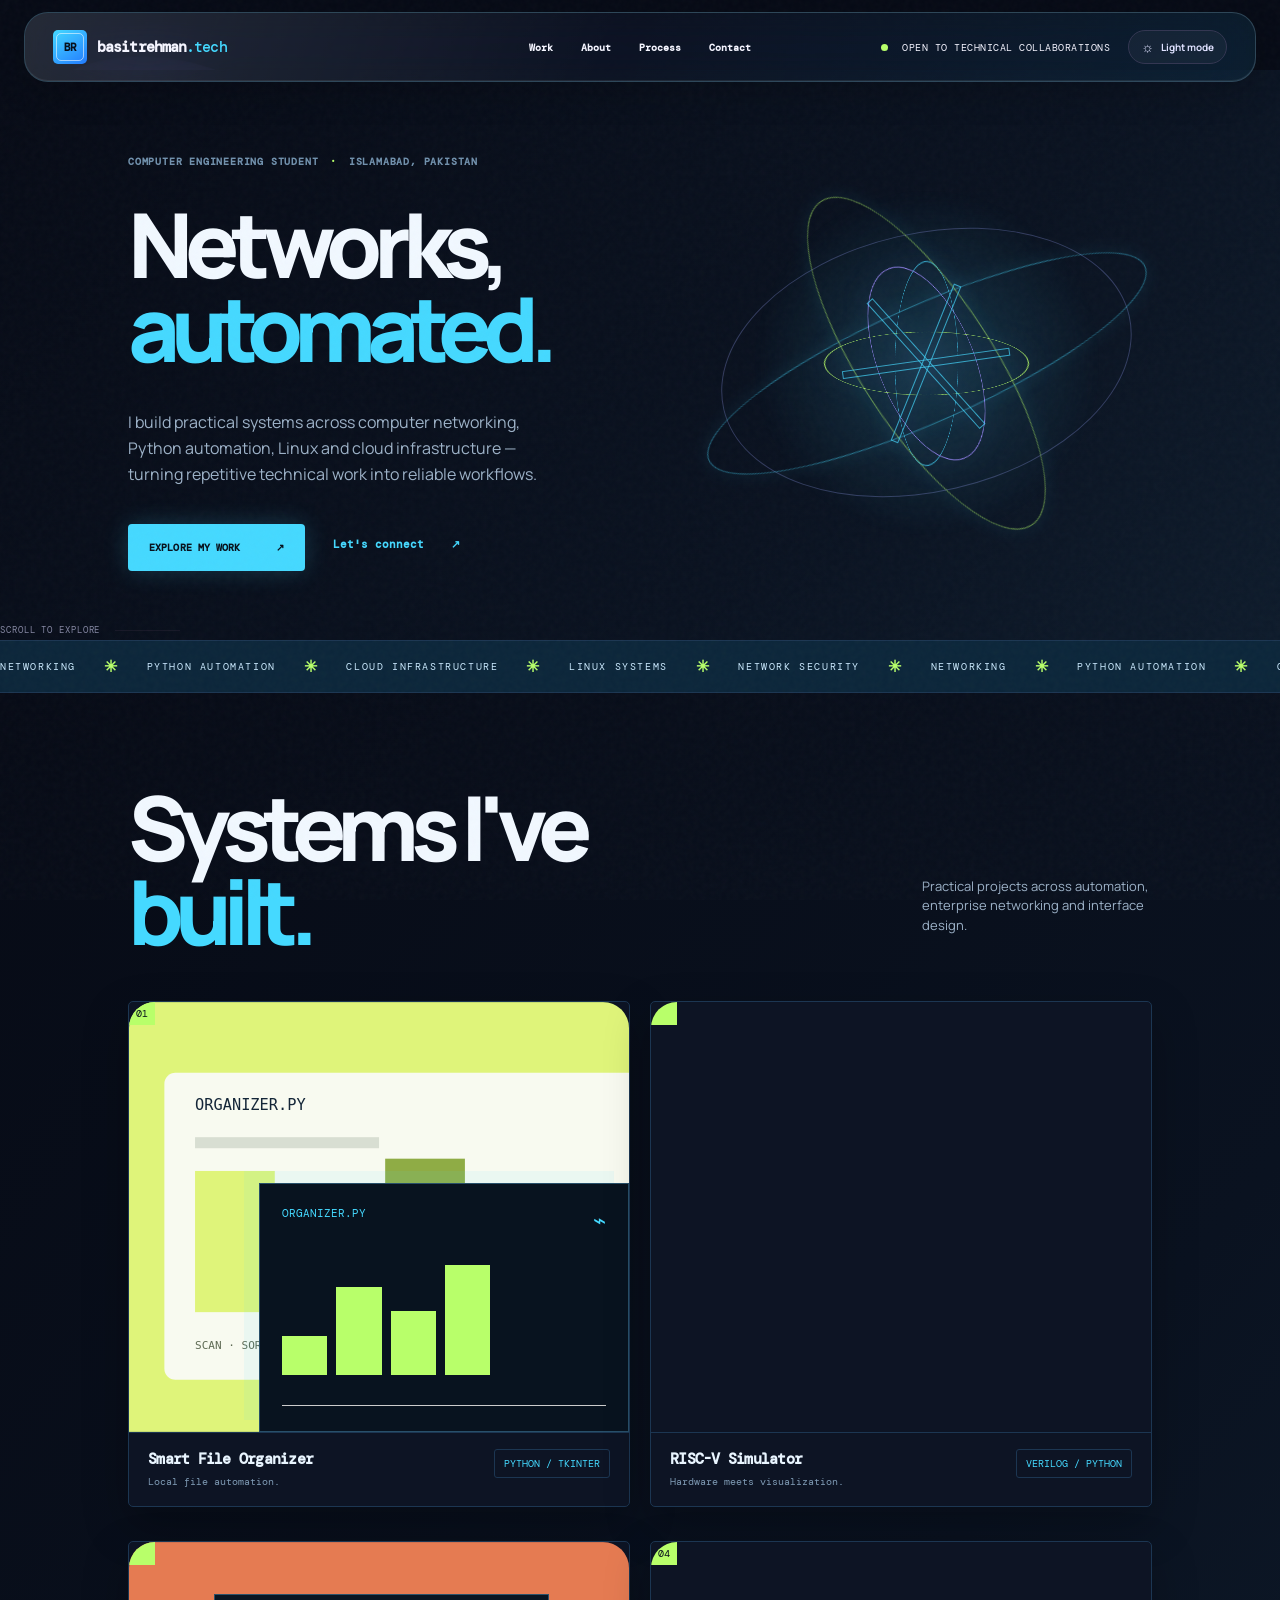
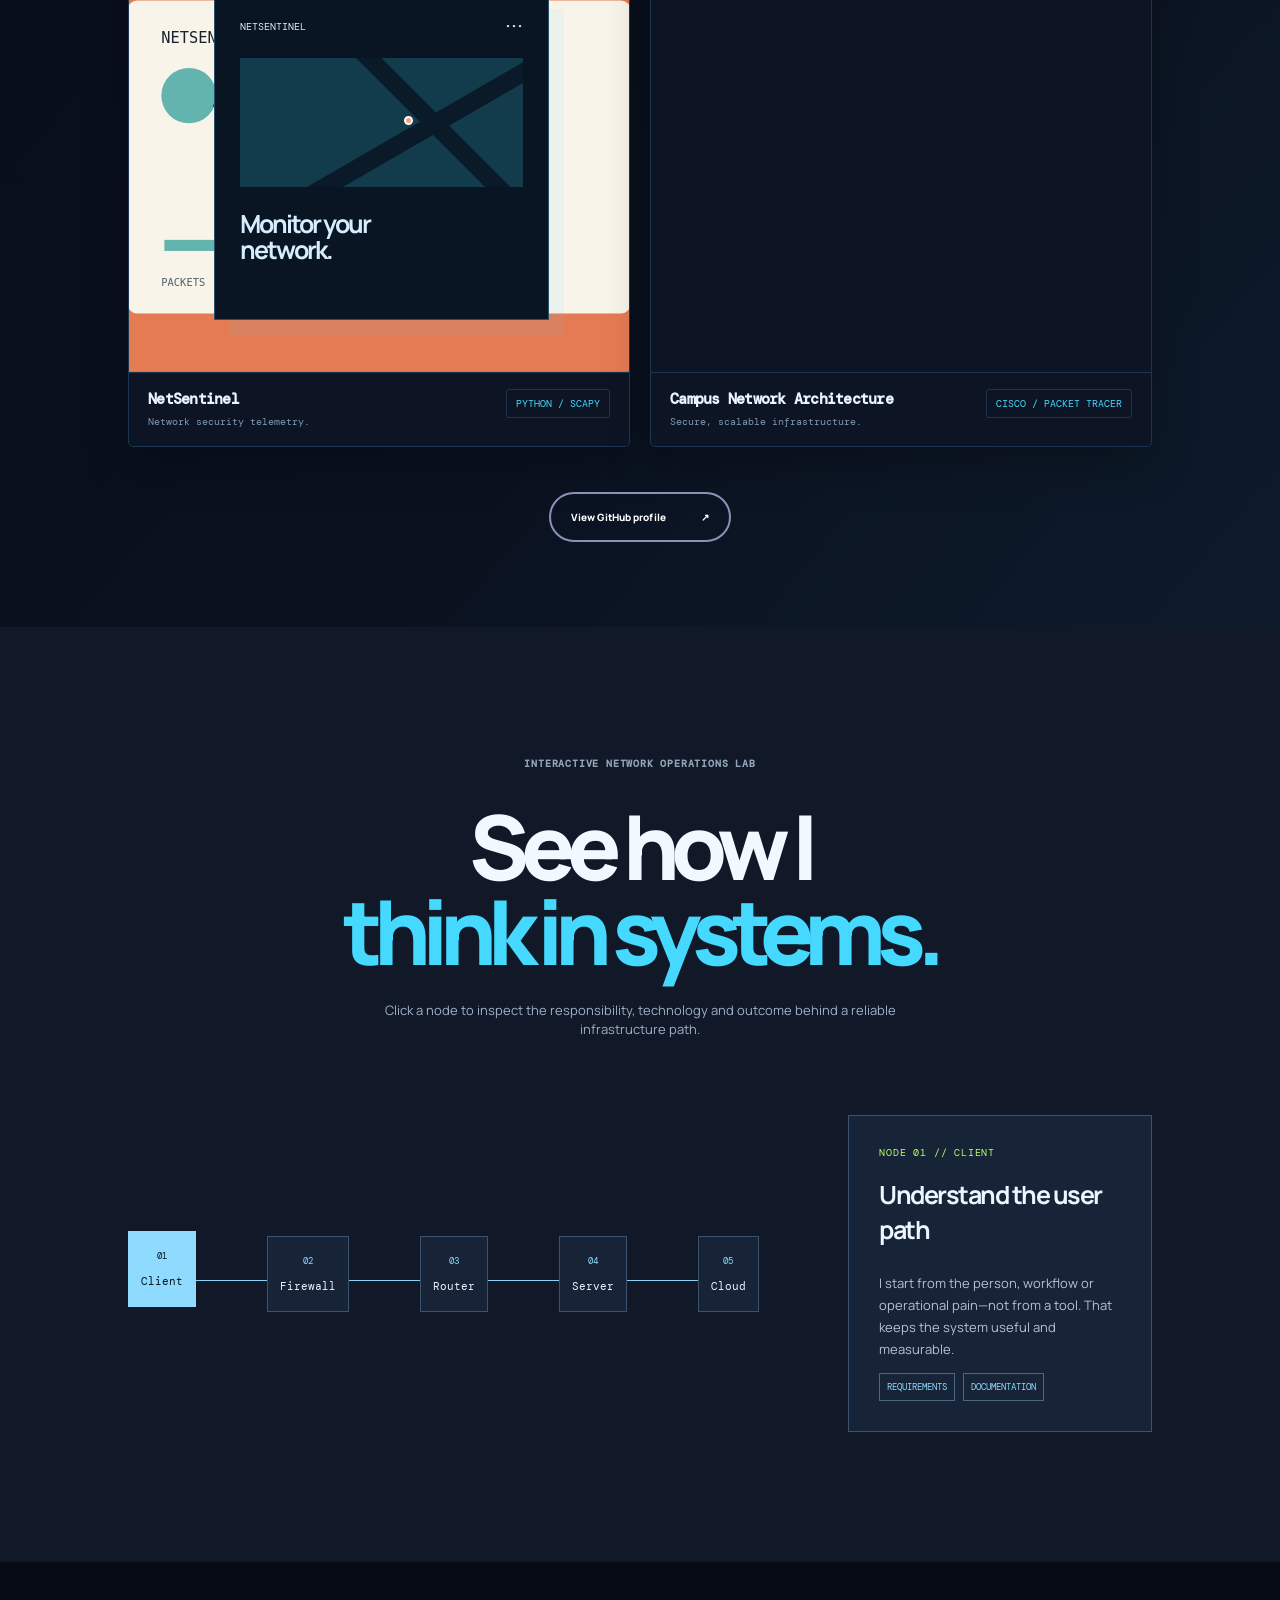
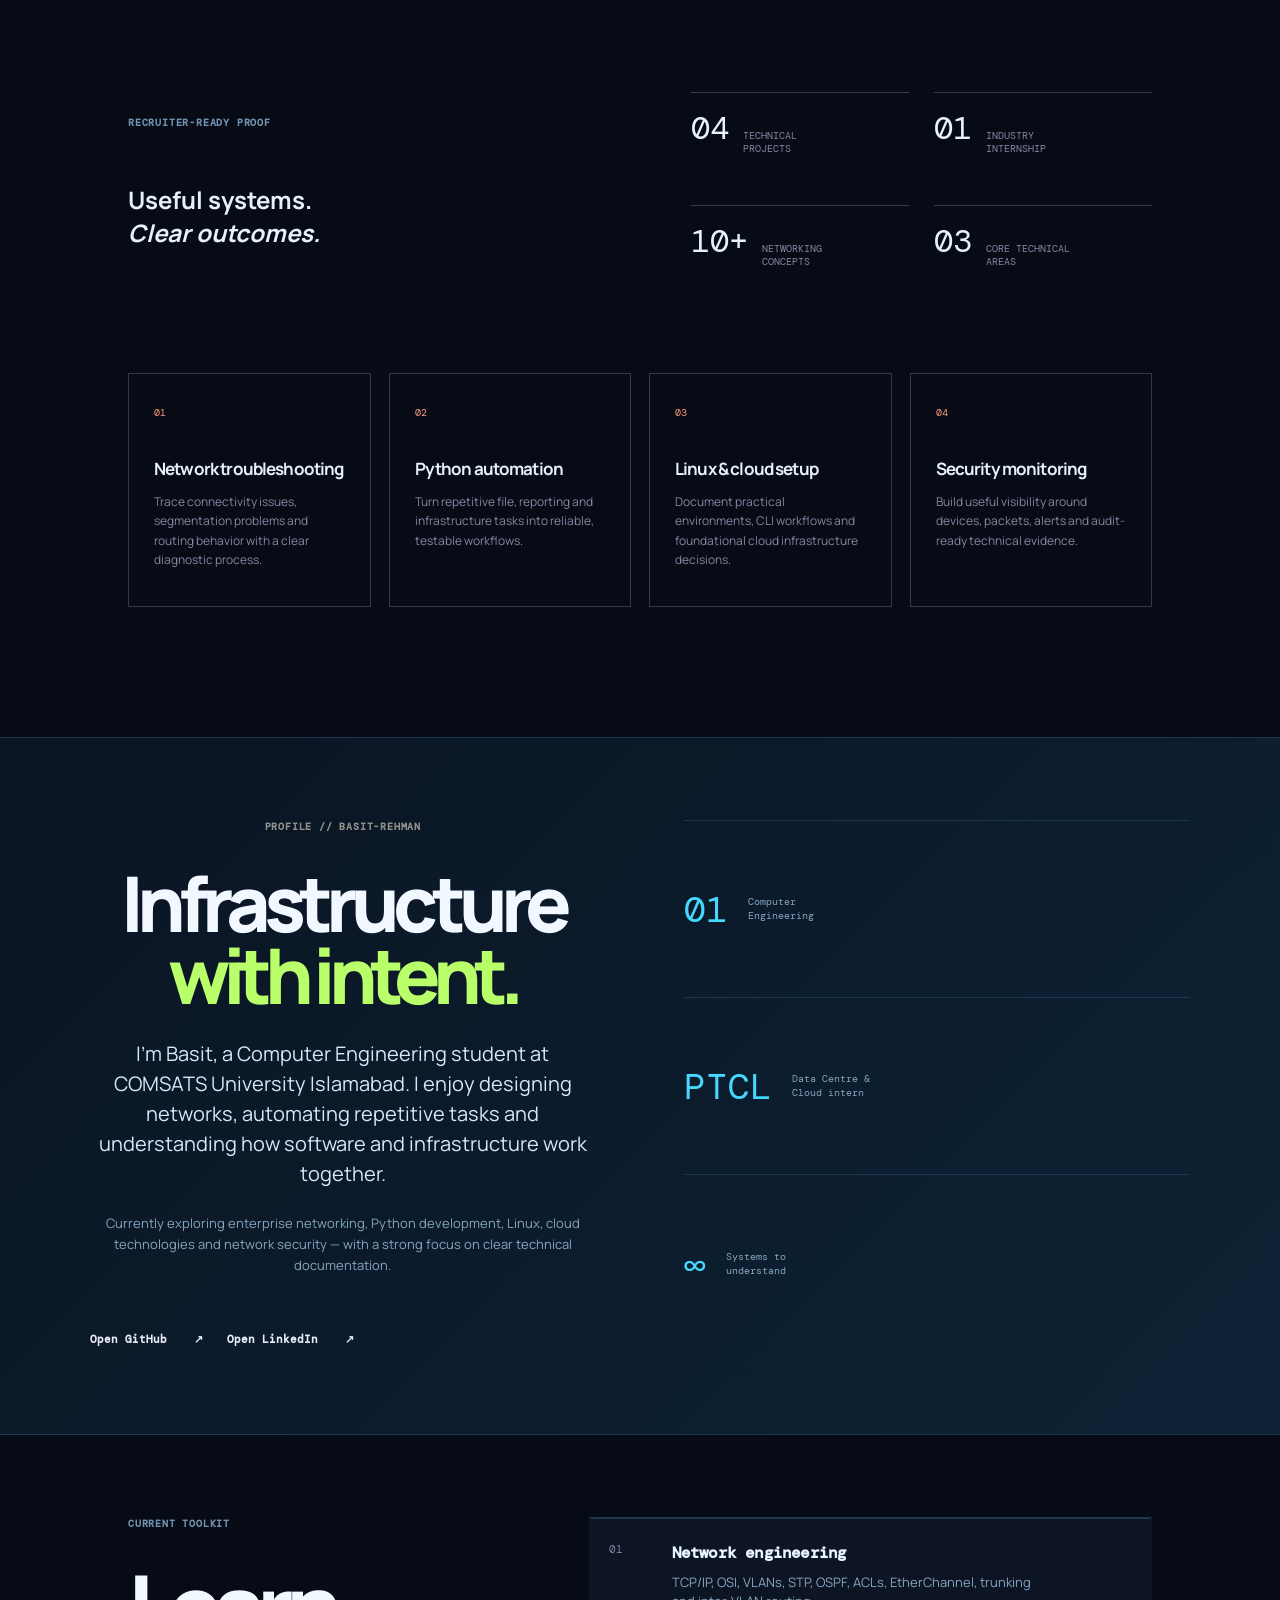
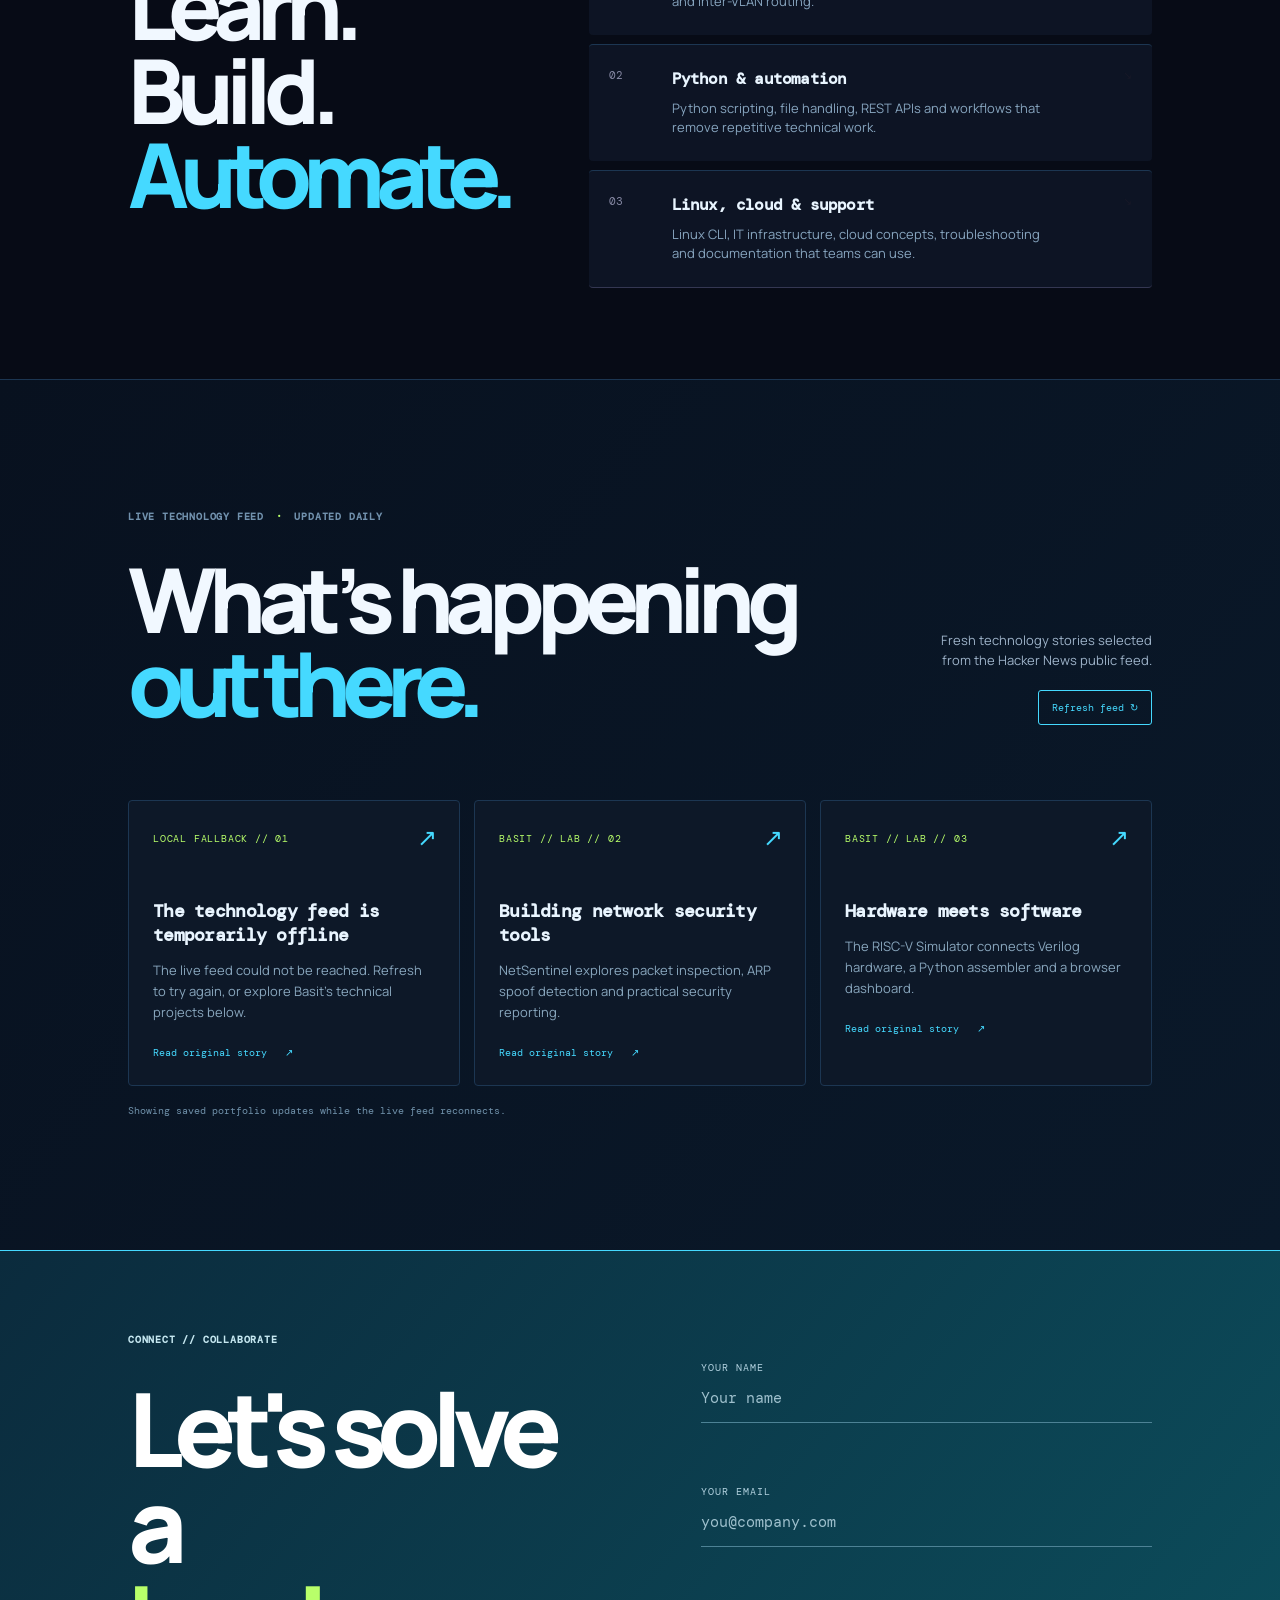
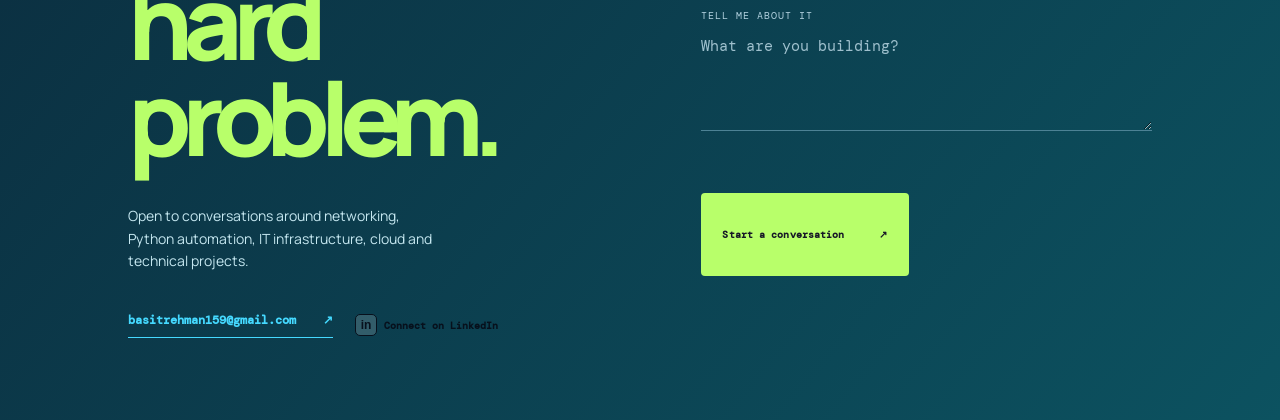
==== commit dd4813a4: "University timeline" ====
--- a/index.html
+++ b/index.html
@@ -17,7 +17,7 @@
   <meta name="author" content="Basit Rehman" />
   <link rel="canonical" href="https://basitrehman.tech/" />
   <meta property="og:type" content="website" />
-  <meta property="og:title" content="Basit Rehman — Networks, Automation & Cloud" />
+  <meta property="og:title" content="Basit Rehman - Networks, Automation & Cloud" />
   <meta property="og:description" content="Computer Engineering student building practical systems across networking, Python automation, Linux and cloud infrastructure." />
   <meta property="og:url" content="https://basitrehman.tech/" />
   <meta name="twitter:card" content="summary_large_image" />
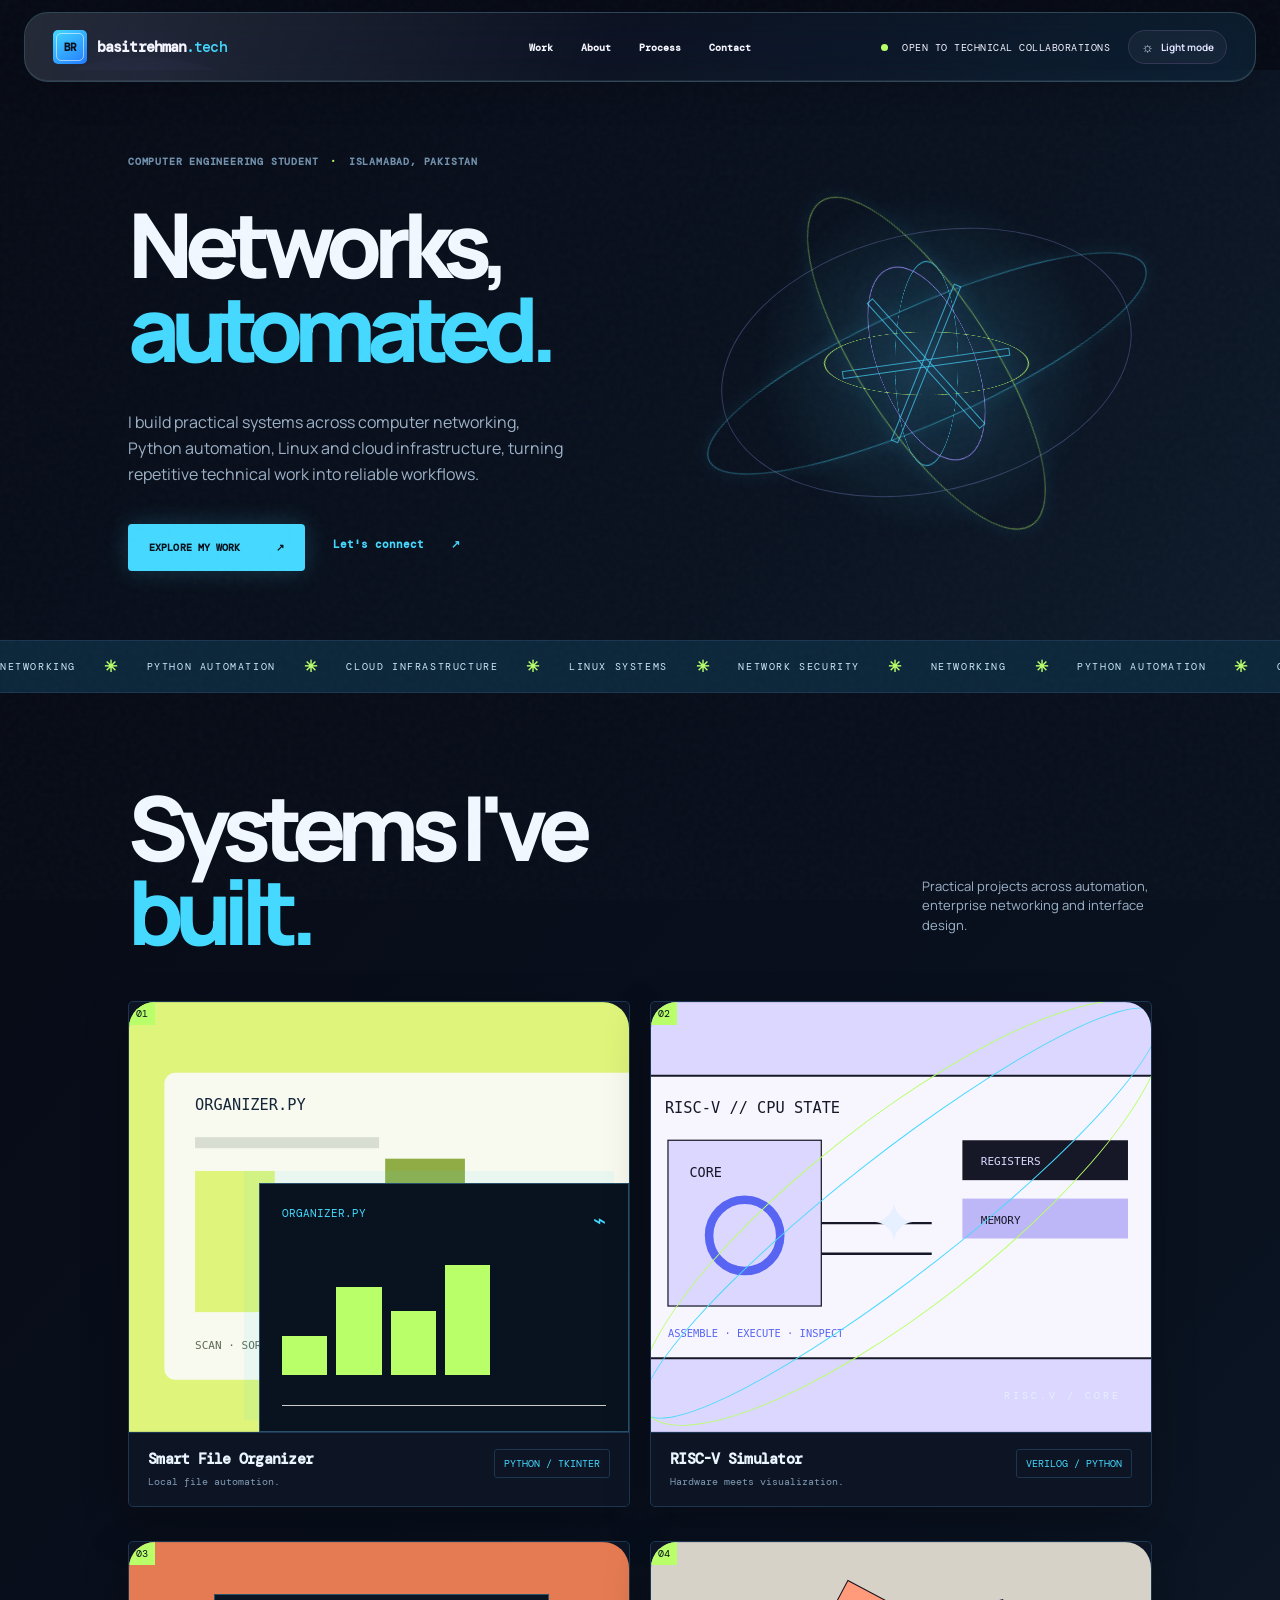
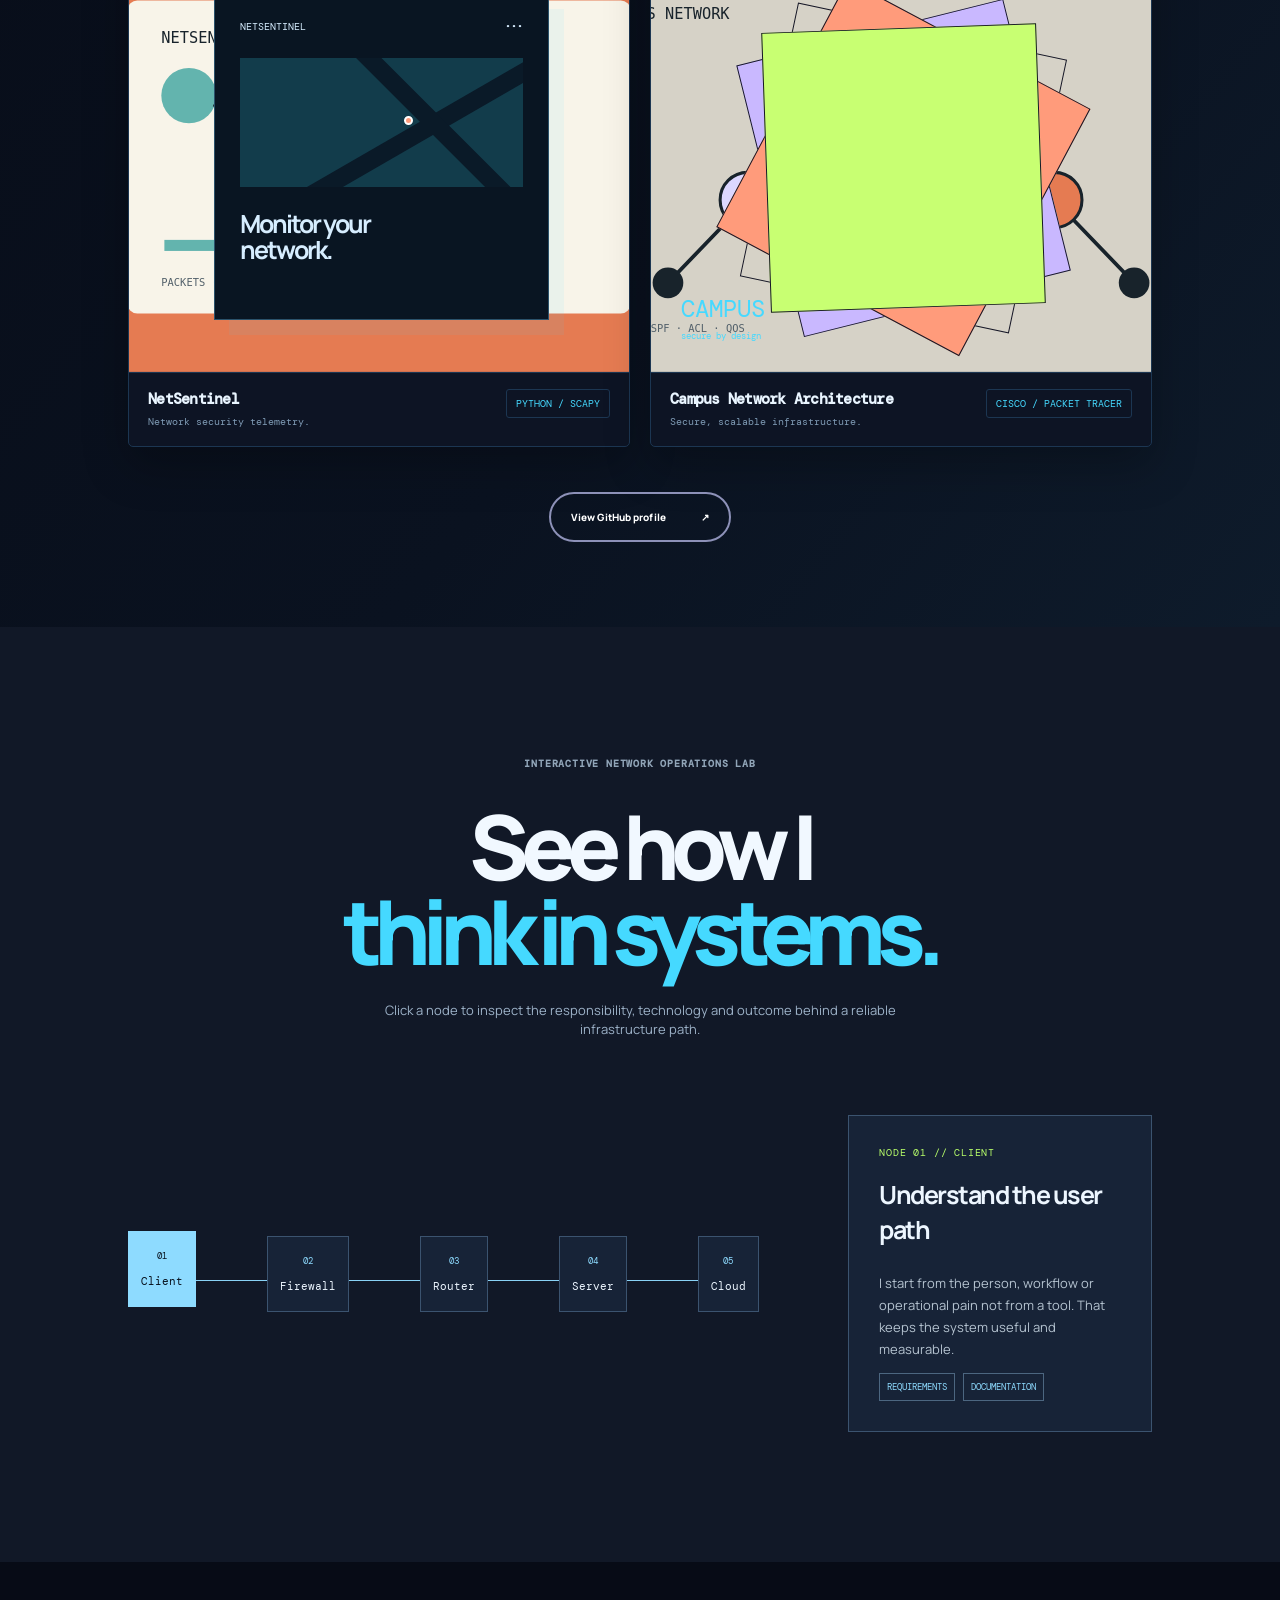
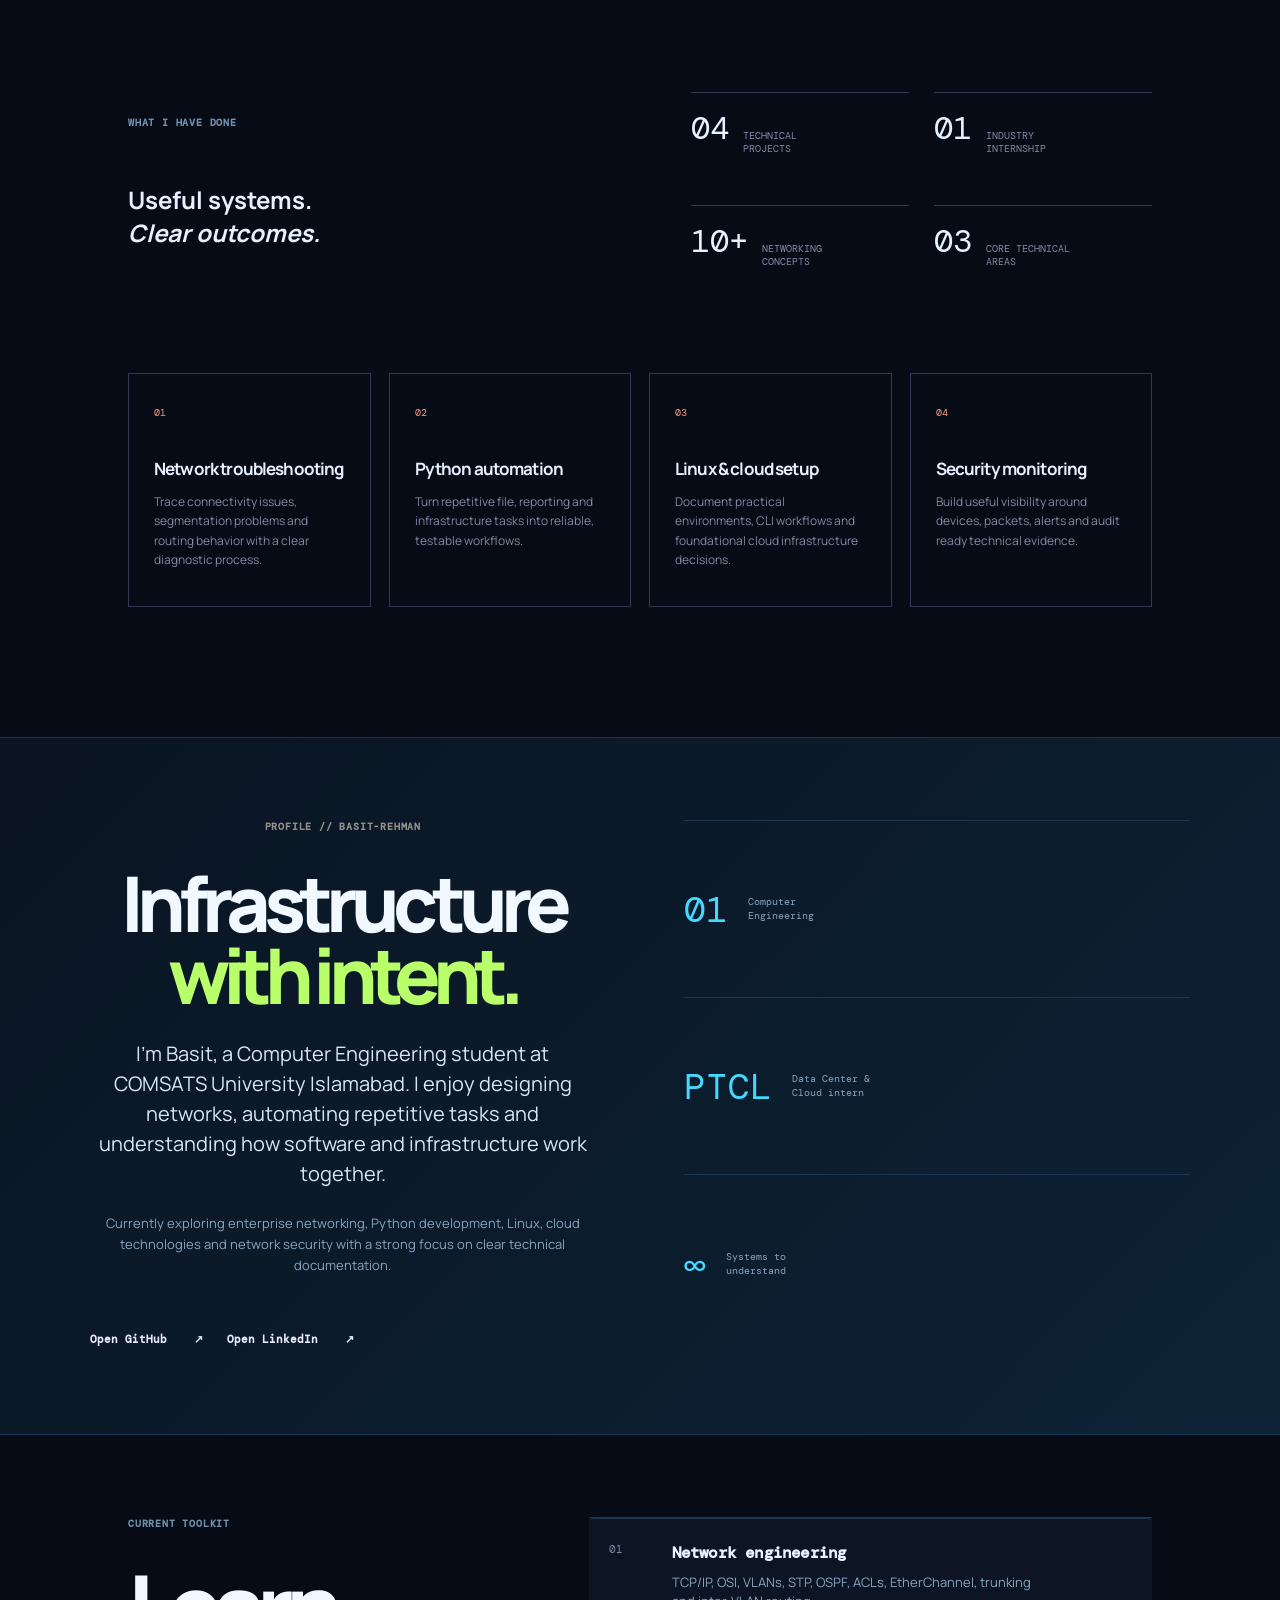
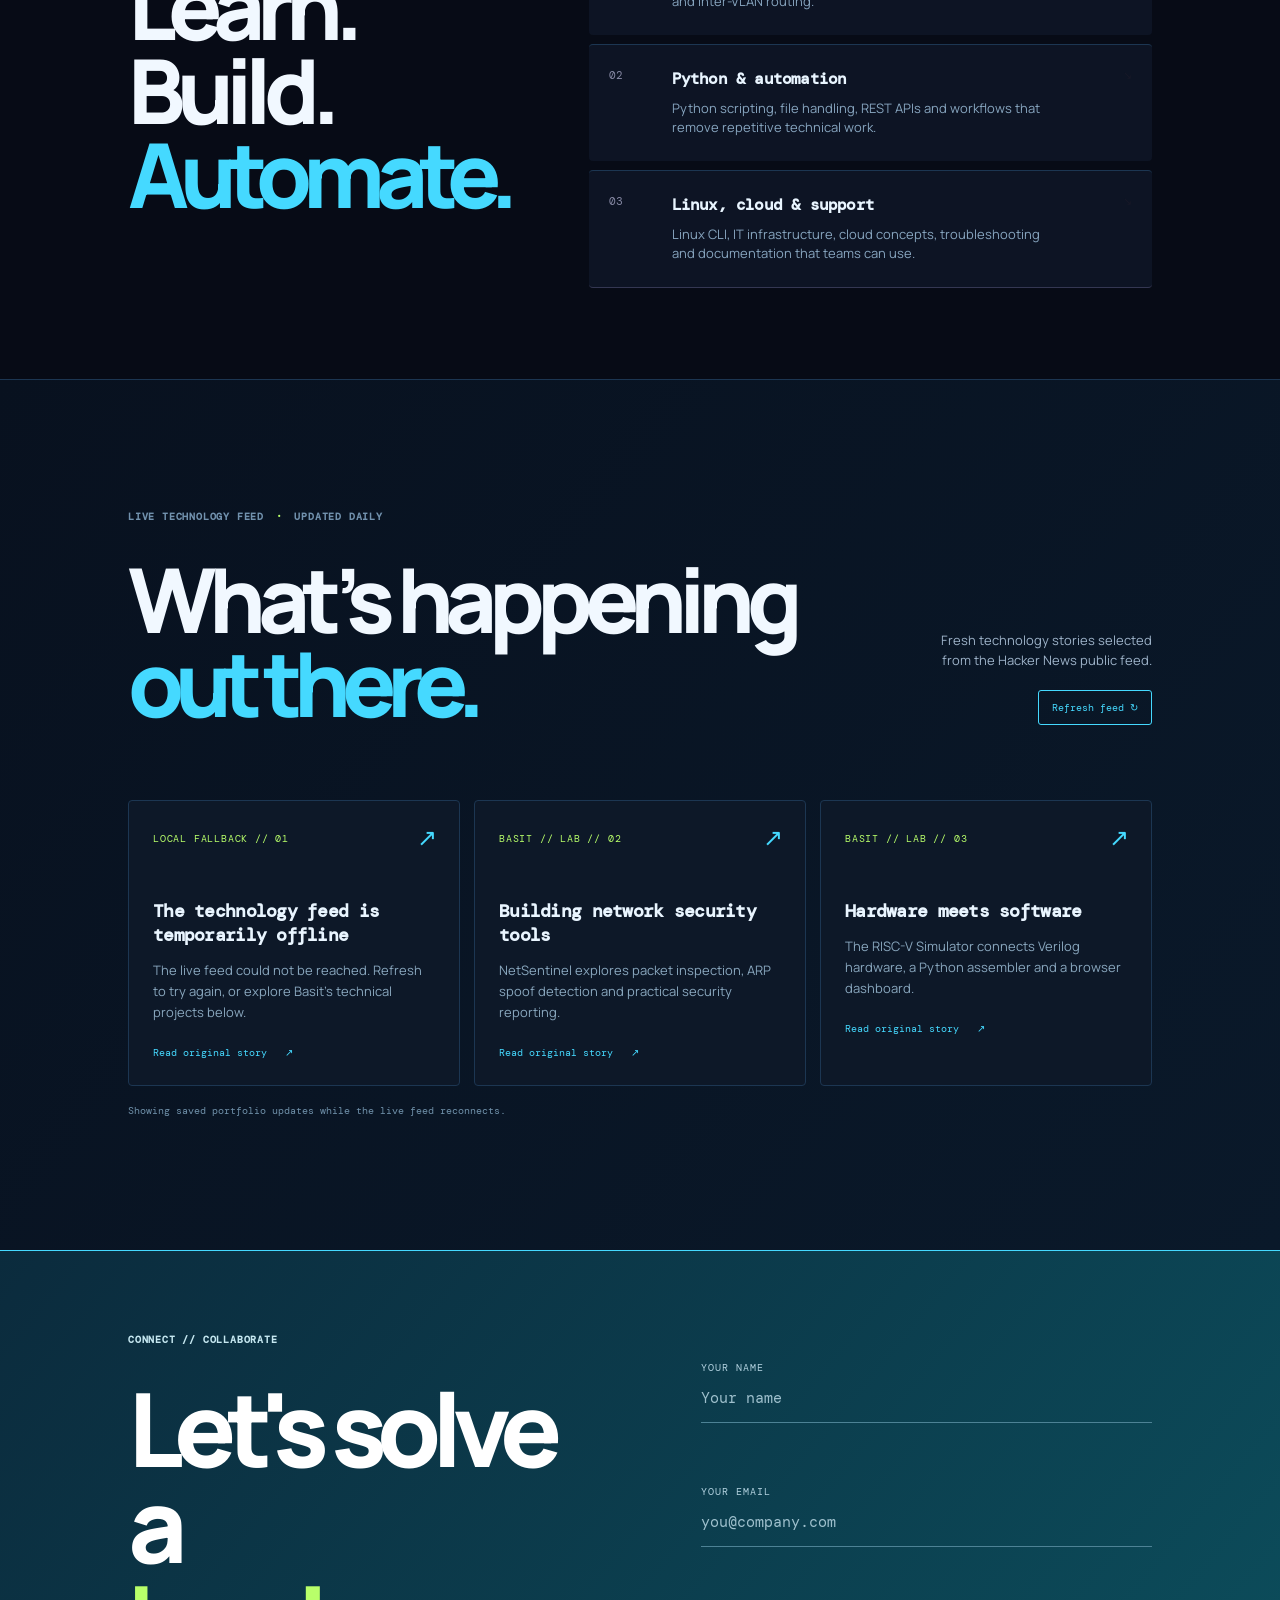
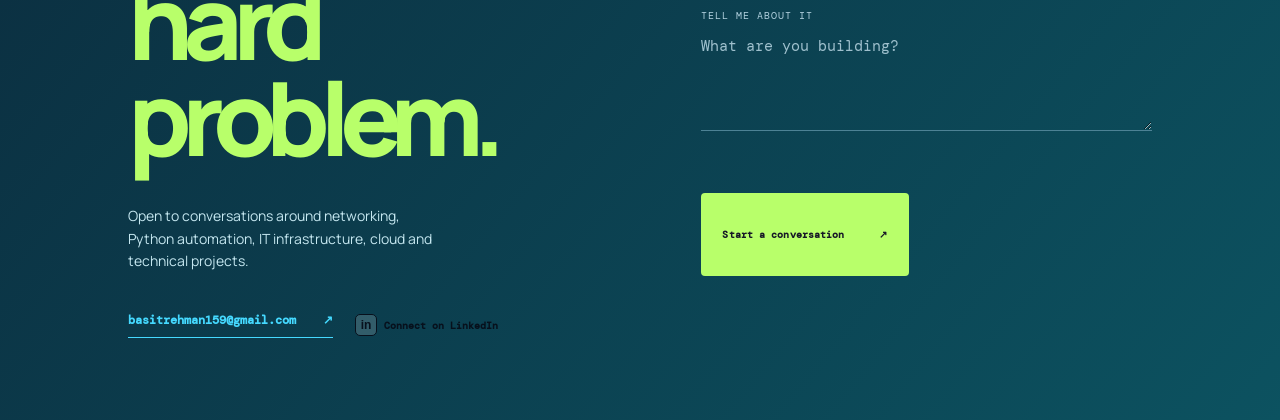
==== commit b407f7b6: "Some hash changes" ====
--- a/index.html
+++ b/index.html
@@ -49,14 +49,13 @@
       <div class="hero-copy">
         <p class="eyebrow">Computer Engineering student <span>·</span> Islamabad, Pakistan</p>
         <h1>Networks,<br /><em>automated.</em></h1>
-        <p class="hero-intro">I build practical systems across computer networking, Python automation, Linux and cloud infrastructure — turning repetitive technical work into reliable workflows.</p>
+        <p class="hero-intro">I build practical systems across computer networking, Python automation, Linux and cloud infrastructure, turning repetitive technical work into reliable workflows.</p>
         <div class="hero-cta"><a class="button button-dark" href="#work">Explore my work <span>↗</span></a><a class="text-link" href="#contact">Let's connect <span>↗</span></a></div>
       </div>
       <div class="hero-art" aria-label="Decorative illustration of a rotating 3D cube">
         <div class="orbit orbit-one"></div><div class="orbit orbit-two"></div>
         <div class="wire-orb" aria-hidden="true"><span class="wire-ring ring-a"></span><span class="wire-ring ring-b"></span><span class="wire-ring ring-c"></span><span class="wire-line line-a"></span><span class="wire-line line-b"></span><span class="wire-line line-c"></span></div>
       </div>
-      <div class="scroll-cue"><span>Scroll to explore</span><i></i></div>
     </section>
 
     <section class="marquee" aria-label="Skills"><div class="marquee-track"><div class="marquee-group"><span>NETWORKING</span><b>✳</b><span>PYTHON AUTOMATION</span><b>✳</b><span>CLOUD INFRASTRUCTURE</span><b>✳</b><span>LINUX SYSTEMS</span><b>✳</b><span>NETWORK SECURITY</span><b>✳</b></div><div class="marquee-group" aria-hidden="true"><span>NETWORKING</span><b>✳</b><span>PYTHON AUTOMATION</span><b>✳</b><span>CLOUD INFRASTRUCTURE</span><b>✳</b><span>LINUX SYSTEMS</span><b>✳</b><span>NETWORK SECURITY</span><b>✳</b></div></div></section>
@@ -66,7 +65,7 @@
       <div class="work-grid">
         <article class="project-card project-saffron" data-category="python" data-url="https://github.com/Basitr6/smart-file-organizer" data-project="Smart File Organizer|Local file automation|A Python desktop app that scans, previews and organizes files by extension, with duplicate protection, activity logs, undo/restore, tests and Windows packaging.|Python / Tkinter"><div class="project-visual"><span class="project-number">01</span><span class="view-project">Open repository ↗</span><div class="saffron-dashboard"><div class="dash-top">ORGANIZER.PY <span>⌁</span></div><div class="dash-bars"><i></i><i></i><i></i><i></i></div><div class="dash-line"></div></div></div><div class="project-info"><div><h3>Smart File Organizer</h3><p>Local file automation.</p></div><span class="tag">Python / Tkinter</span></div></article>
         <article class="project-card project-orbit" data-category="hardware" data-url="https://github.com/Basitr6/RISC--V-Simulator-" data-project="RISC-V Processor Simulator|Hardware meets visualization|A custom Verilog RISC-V core paired with a Python assembler, interactive GUIs and a Flask web dashboard for registers, memory and CPU state.|Verilog / Python"><div class="project-visual"><span class="project-number">02</span><span class="view-project">Open repository ↗</span><div class="orbit-icon">✦</div><div class="orbit-lines"></div><span class="orbit-word">RISC.V / CORE</span></div><div class="project-info"><div><h3>RISC-V Simulator</h3><p>Hardware meets visualization.</p></div><span class="tag">Verilog / Python</span></div></article>
-        <article class="project-card project-nomad" data-category="security" data-url="https://github.com/Basitr6/NetSentinel" data-project="NetSentinel|Network security telemetry|A multithreaded Scapy and CustomTkinter security monitor with Layer 4 port inspection, ARP spoof detection, rogue-device flagging, vendor caching and CSV audit reports.|Python / Scapy"><div class="project-visual"><span class="project-number">03</span><span class="view-project">Open repository ↗</span><div class="nomad-window"><div class="window-nav">NETSENTINEL <span>•••</span></div><div class="window-map"><b></b><i></i><i></i></div><strong>Monitor your<br />network.</strong></div></div><div class="project-info"><div><h3>NetSentinel</h3><p>Network security telemetry.</p></div><span class="tag">Python / Scapy</span></div></article>
+        <article class="project-card project-nomad" data-category="security" data-url="https://github.com/Basitr6/NetSentinel" data-project="NetSentinel|Network security telemetry|A multithreaded Scapy and CustomTkinter security monitor with Layer 4 port inspection, ARP spoof detection, rogue device flagging, vendor caching and CSV audit reports.|Python / Scapy"><div class="project-visual"><span class="project-number">03</span><span class="view-project">Open repository ↗</span><div class="nomad-window"><div class="window-nav">NETSENTINEL <span>•••</span></div><div class="window-map"><b></b><i></i><i></i></div><strong>Monitor your<br />network.</strong></div></div><div class="project-info"><div><h3>NetSentinel</h3><p>Network security telemetry.</p></div><span class="tag">Python / Scapy</span></div></article>
         <article class="project-card project-frames" data-category="networking" data-url="https://github.com/Basitr6/Campus-Network-Architecture" data-project="Campus Network Architecture|Secure, scalable infrastructure|A three-tier Cisco campus design for data, voice and IoT, using VLSM, VLANs, ROAS, multi-area OSPF, ACL firewalls and QoS for VoIP.|Cisco / Packet Tracer"><div class="project-visual"><span class="project-number">04</span><span class="view-project">Open repository ↗</span><div class="frame-shapes"><i></i><i></i><i></i><i></i></div><span class="frames-label">CAMPUS<br /><small>secure by design</small></span></div><div class="project-info"><div><h3>Campus Network Architecture</h3><p>Secure, scalable infrastructure.</p></div><span class="tag">Cisco / Packet Tracer</span></div></article>
       </div>
       <a class="button button-outline center-button" href="https://github.com/Basitr6" target="_blank" rel="noreferrer">View GitHub profile <span>↗</span></a>
@@ -83,18 +82,18 @@
           <button class="lab-node" data-node="cloud" type="button"><span>05</span>Cloud</button>
           <i class="lab-line line-1"></i><i class="lab-line line-2"></i><i class="lab-line line-3"></i><i class="lab-line line-4"></i>
         </div>
-        <article class="lab-inspector"><span class="update-date" id="lab-kicker">NODE 01 // CLIENT</span><h3 id="lab-title">Understand the user path</h3><p id="lab-text">I start from the person, workflow or operational pain—not from a tool. That keeps the system useful and measurable.</p><div class="lab-tags" id="lab-tags"><span>requirements</span><span>documentation</span></div></article>
+        <article class="lab-inspector"><span class="update-date" id="lab-kicker">NODE 01 // CLIENT</span><h3 id="lab-title">Understand the user path</h3><p id="lab-text">I start from the person, workflow or operational pain not from a tool. That keeps the system useful and measurable.</p><div class="lab-tags" id="lab-tags"><span>requirements</span><span>documentation</span></div></article>
       </div>
     </section>
 
     <section class="proof-section section" id="capabilities">
-      <div class="proof-grid"><div><p class="eyebrow">Recruiter-ready proof</p><h2>Useful systems.<br /><em>Clear outcomes.</em></h2></div><div class="proof-metrics"><div><strong>04</strong><span>technical<br />projects</span></div><div><strong>01</strong><span>industry<br />internship</span></div><div><strong>10+</strong><span>networking<br />concepts</span></div><div><strong>03</strong><span>core technical<br />areas</span></div></div></div>
-      <div class="service-grid"><article><span>01</span><h3>Network troubleshooting</h3><p>Trace connectivity issues, segmentation problems and routing behavior with a clear diagnostic process.</p></article><article><span>02</span><h3>Python automation</h3><p>Turn repetitive file, reporting and infrastructure tasks into reliable, testable workflows.</p></article><article><span>03</span><h3>Linux &amp; cloud setup</h3><p>Document practical environments, CLI workflows and foundational cloud infrastructure decisions.</p></article><article><span>04</span><h3>Security monitoring</h3><p>Build useful visibility around devices, packets, alerts and audit-ready technical evidence.</p></article></div>
+      <div class="proof-grid"><div><p class="eyebrow">What I have done </p><h2>Useful systems.<br /><em>Clear outcomes.</em></h2></div><div class="proof-metrics"><div><strong>04</strong><span>technical<br />projects</span></div><div><strong>01</strong><span>industry<br />internship</span></div><div><strong>10+</strong><span>networking<br />concepts</span></div><div><strong>03</strong><span>core technical<br />areas</span></div></div></div>
+      <div class="service-grid"><article><span>01</span><h3>Network troubleshooting</h3><p>Trace connectivity issues, segmentation problems and routing behavior with a clear diagnostic process.</p></article><article><span>02</span><h3>Python automation</h3><p>Turn repetitive file, reporting and infrastructure tasks into reliable, testable workflows.</p></article><article><span>03</span><h3>Linux &amp; cloud setup</h3><p>Document practical environments, CLI workflows and foundational cloud infrastructure decisions.</p></article><article><span>04</span><h3>Security monitoring</h3><p>Build useful visibility around devices, packets, alerts and audit ready technical evidence.</p></article></div>
     </section>
 
     <section class="about section" id="about">
-      <div class="about-content"><p class="eyebrow">Profile // basit-rehman</p><h2>Infrastructure<br /><em>with intent.</em></h2><p class="large-copy">I’m Basit, a Computer Engineering student at COMSATS University Islamabad. I enjoy designing networks, automating repetitive tasks and understanding how software and infrastructure work together.</p><p>Currently exploring enterprise networking, Python development, Linux, cloud technologies and network security — with a strong focus on clear technical documentation.</p><div class="profile-links"><a class="text-link" href="https://github.com/Basitr6" target="_blank" rel="noreferrer">Open GitHub <span>↗</span></a><a class="text-link" href="https://www.linkedin.com/in/basit-rehman/" target="_blank" rel="noreferrer">Open LinkedIn <span>↗</span></a></div></div>
-      <div class="about-facts"><div><strong>01</strong><span>Computer<br />Engineering</span></div><div><strong>PTCL</strong><span>Data Centre &amp;<br />Cloud intern</span></div><div><strong>∞</strong><span>Systems to<br />understand</span></div></div>
+      <div class="about-content"><p class="eyebrow">Profile // basit-rehman</p><h2>Infrastructure<br /><em>with intent.</em></h2><p class="large-copy">I’m Basit, a Computer Engineering student at COMSATS University Islamabad. I enjoy designing networks, automating repetitive tasks and understanding how software and infrastructure work together.</p><p>Currently exploring enterprise networking, Python development, Linux, cloud technologies and network security with a strong focus on clear technical documentation.</p><div class="profile-links"><a class="text-link" href="https://github.com/Basitr6" target="_blank" rel="noreferrer">Open GitHub <span>↗</span></a><a class="text-link" href="https://www.linkedin.com/in/basit-rehman/" target="_blank" rel="noreferrer">Open LinkedIn <span>↗</span></a></div></div>
+      <div class="about-facts"><div><strong>01</strong><span>Computer<br />Engineering</span></div><div><strong>PTCL</strong><span>Data Center &amp;<br />Cloud intern</span></div><div><strong>∞</strong><span>Systems to<br />understand</span></div></div>
     </section>
 
     <section class="process section" id="process"><div class="section-heading"><p class="eyebrow">Current toolkit</p><h2>Learn. Build.<br /><em>Automate.</em></h2></div><div class="process-list"><div class="process-item"><span>01</span><div><h3>Network engineering</h3><p>TCP/IP, OSI, VLANs, STP, OSPF, ACLs, EtherChannel, trunking and inter-VLAN routing.</p></div><b>↘</b></div><div class="process-item"><span>02</span><div><h3>Python &amp; automation</h3><p>Python scripting, file handling, REST APIs and workflows that remove repetitive technical work.</p></div><b>↘</b></div><div class="process-item"><span>03</span><div><h3>Linux, cloud &amp; support</h3><p>Linux CLI, IT infrastructure, cloud concepts, troubleshooting and documentation that teams can use.</p></div><b>↘</b></div></div></section>
